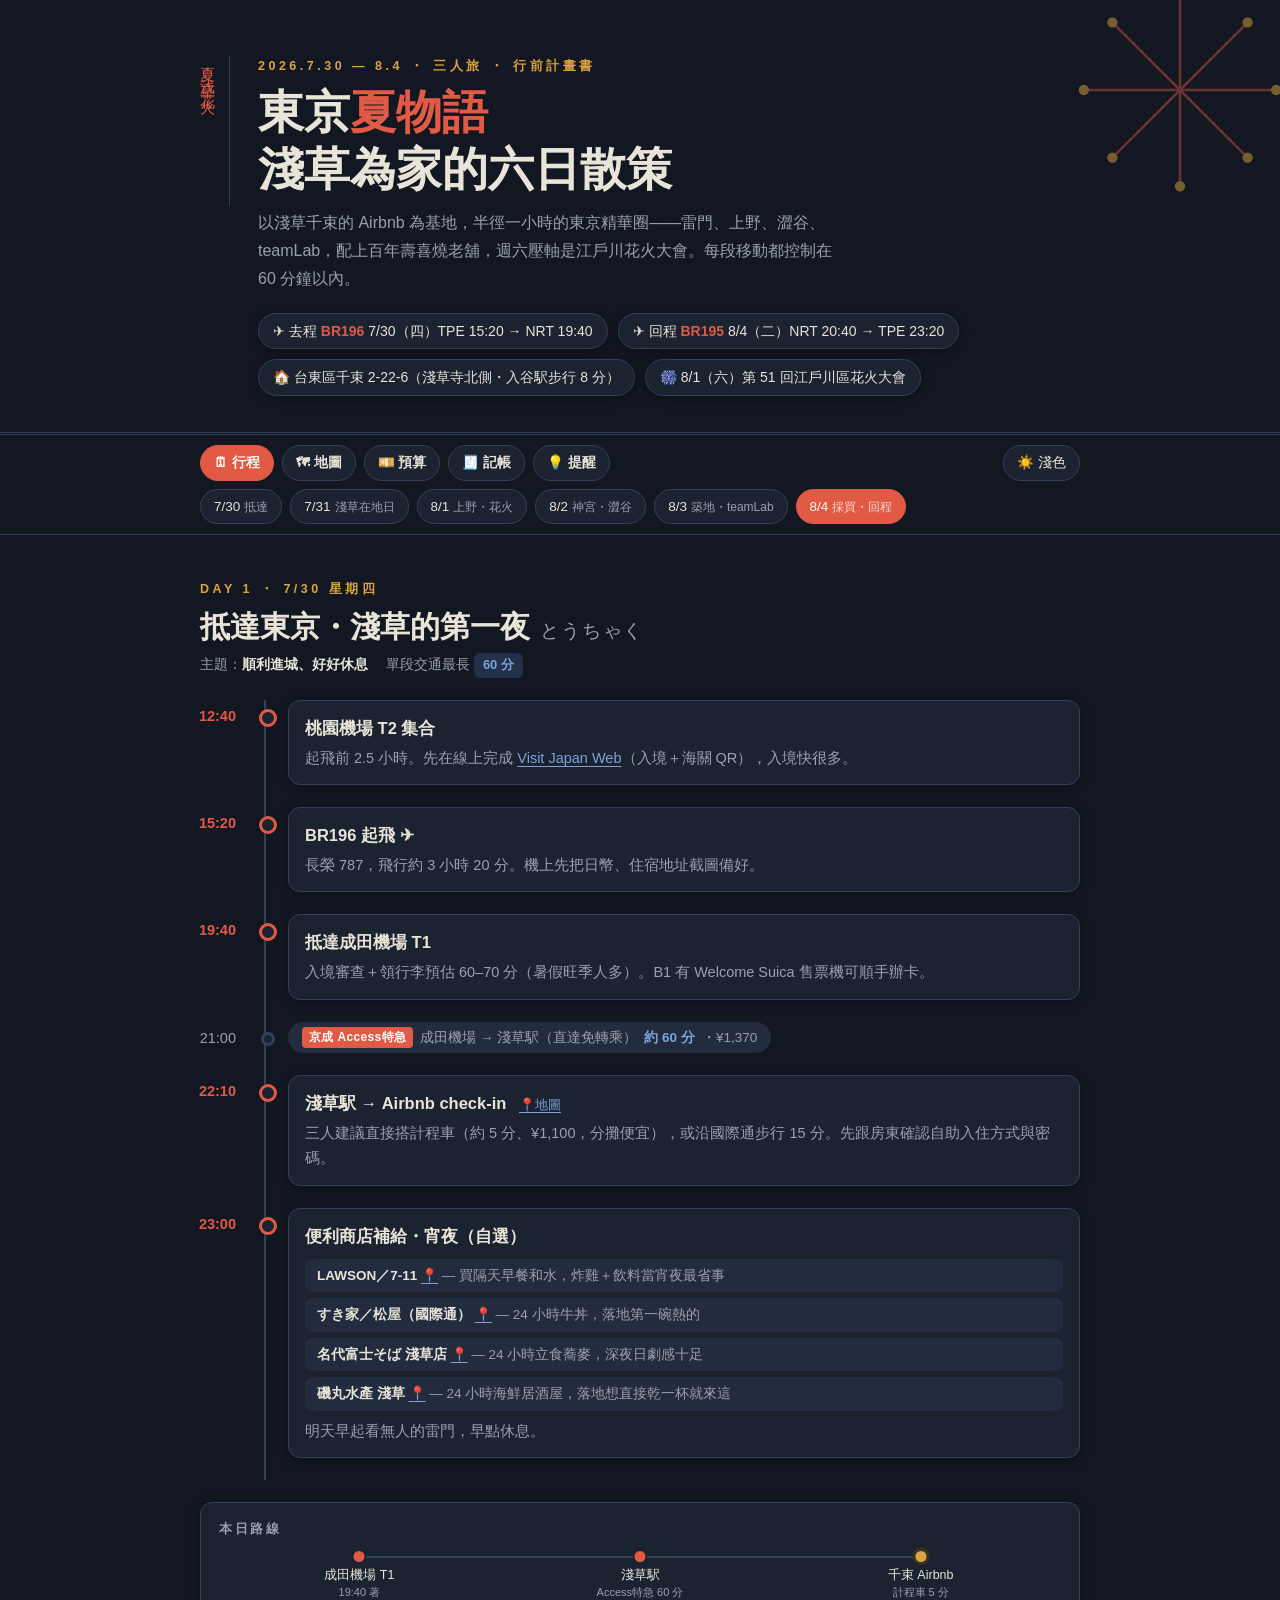
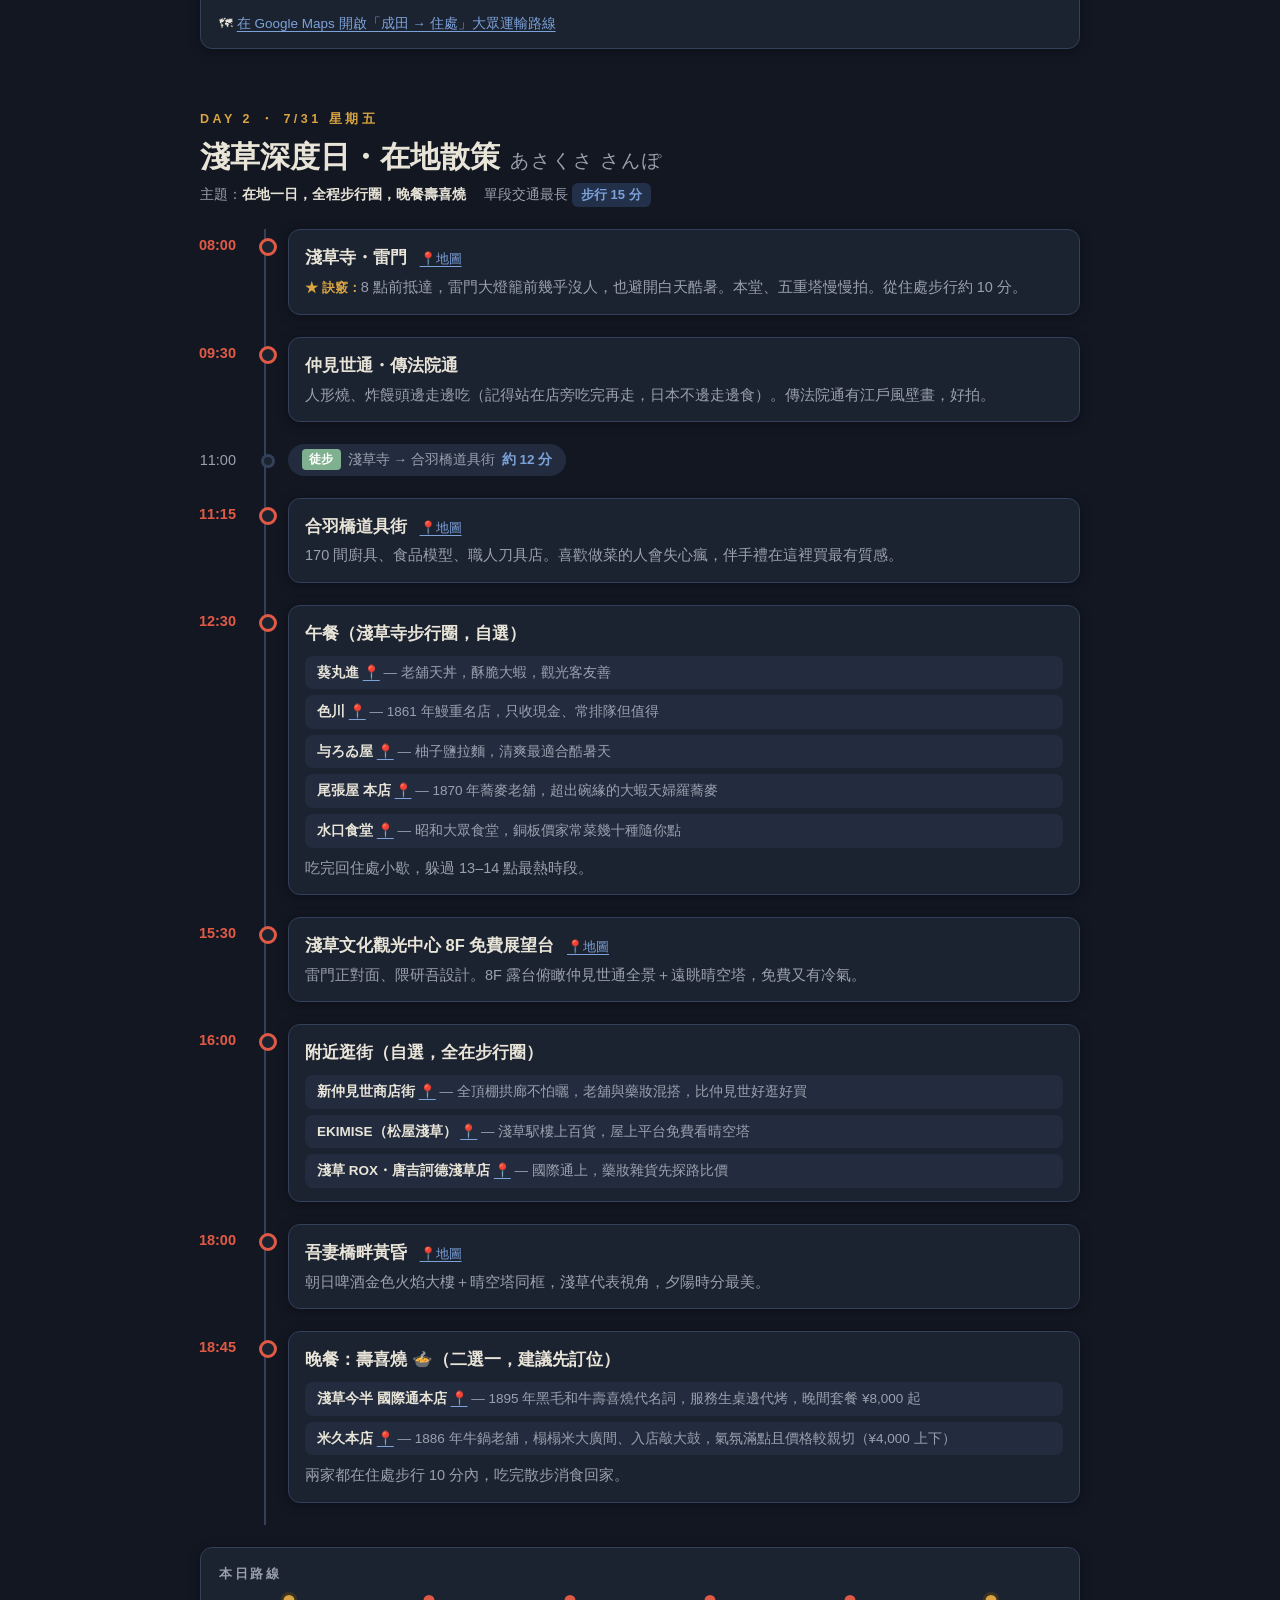
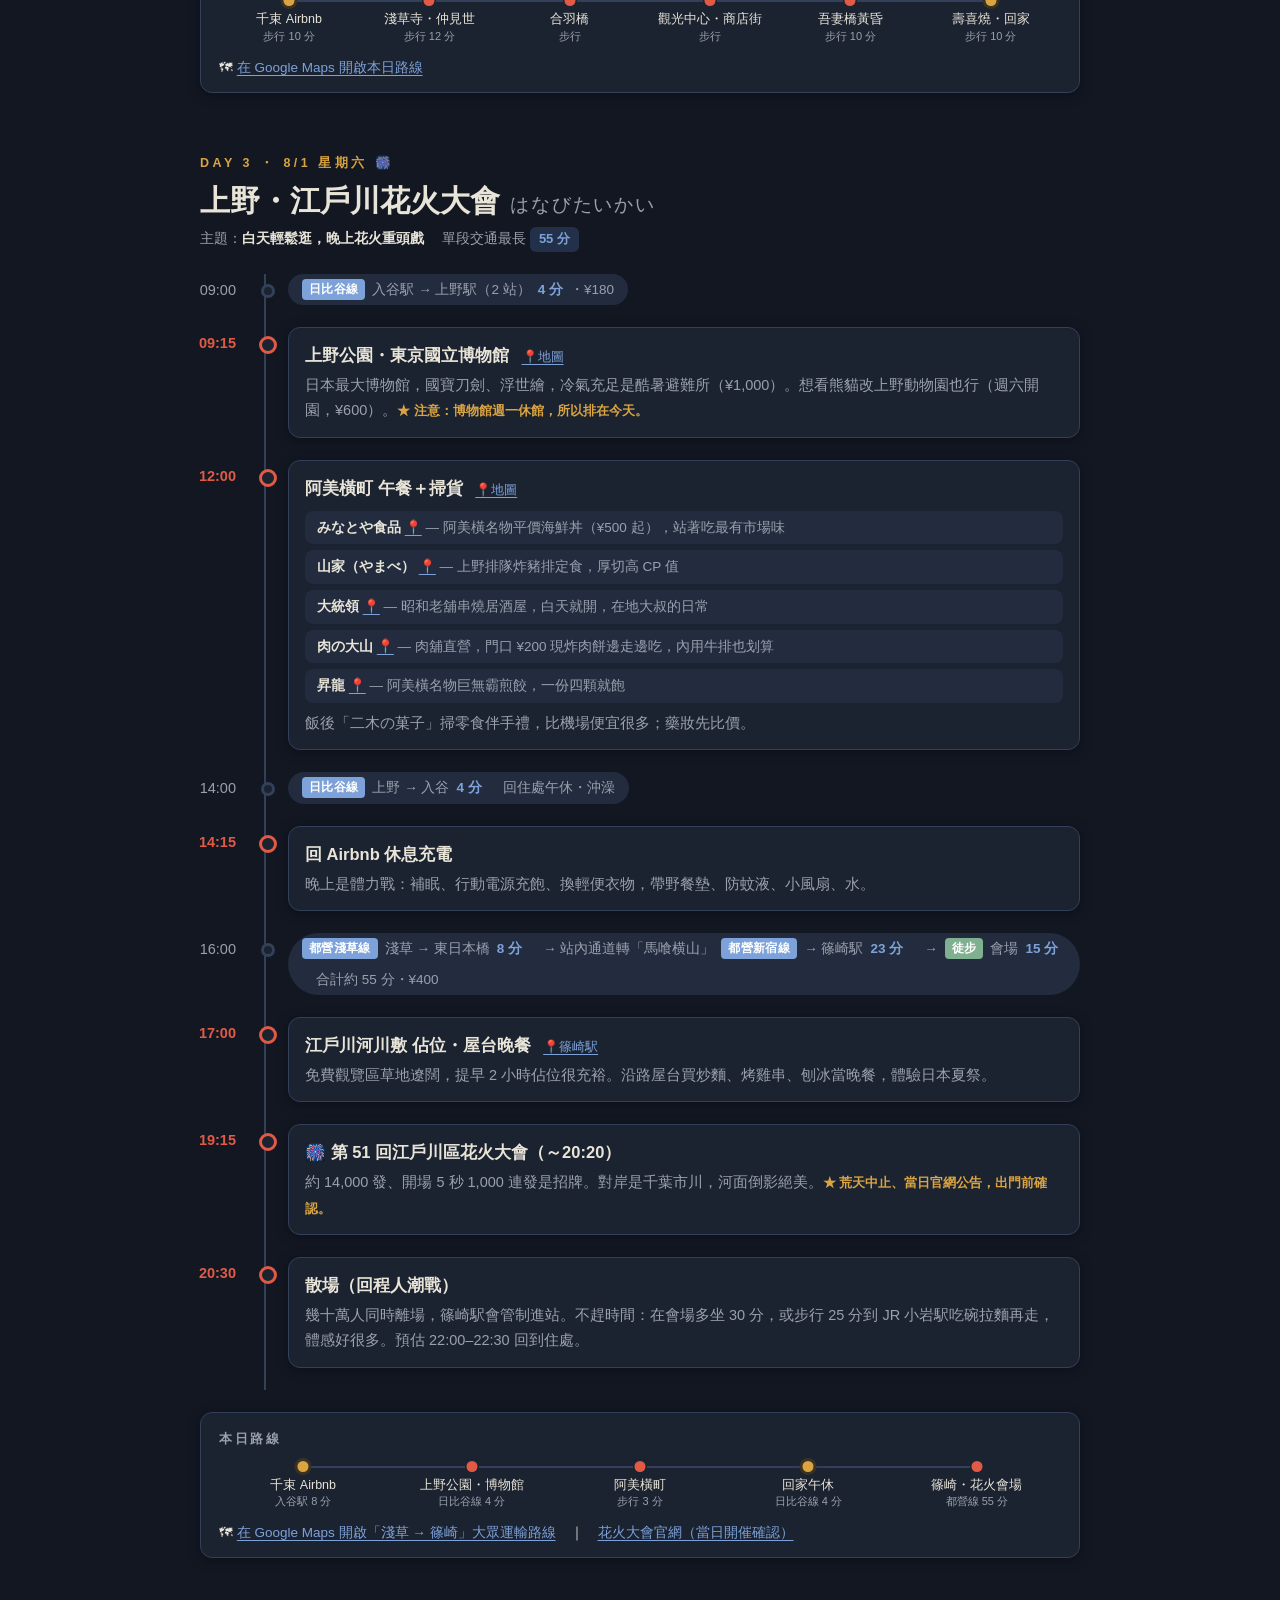
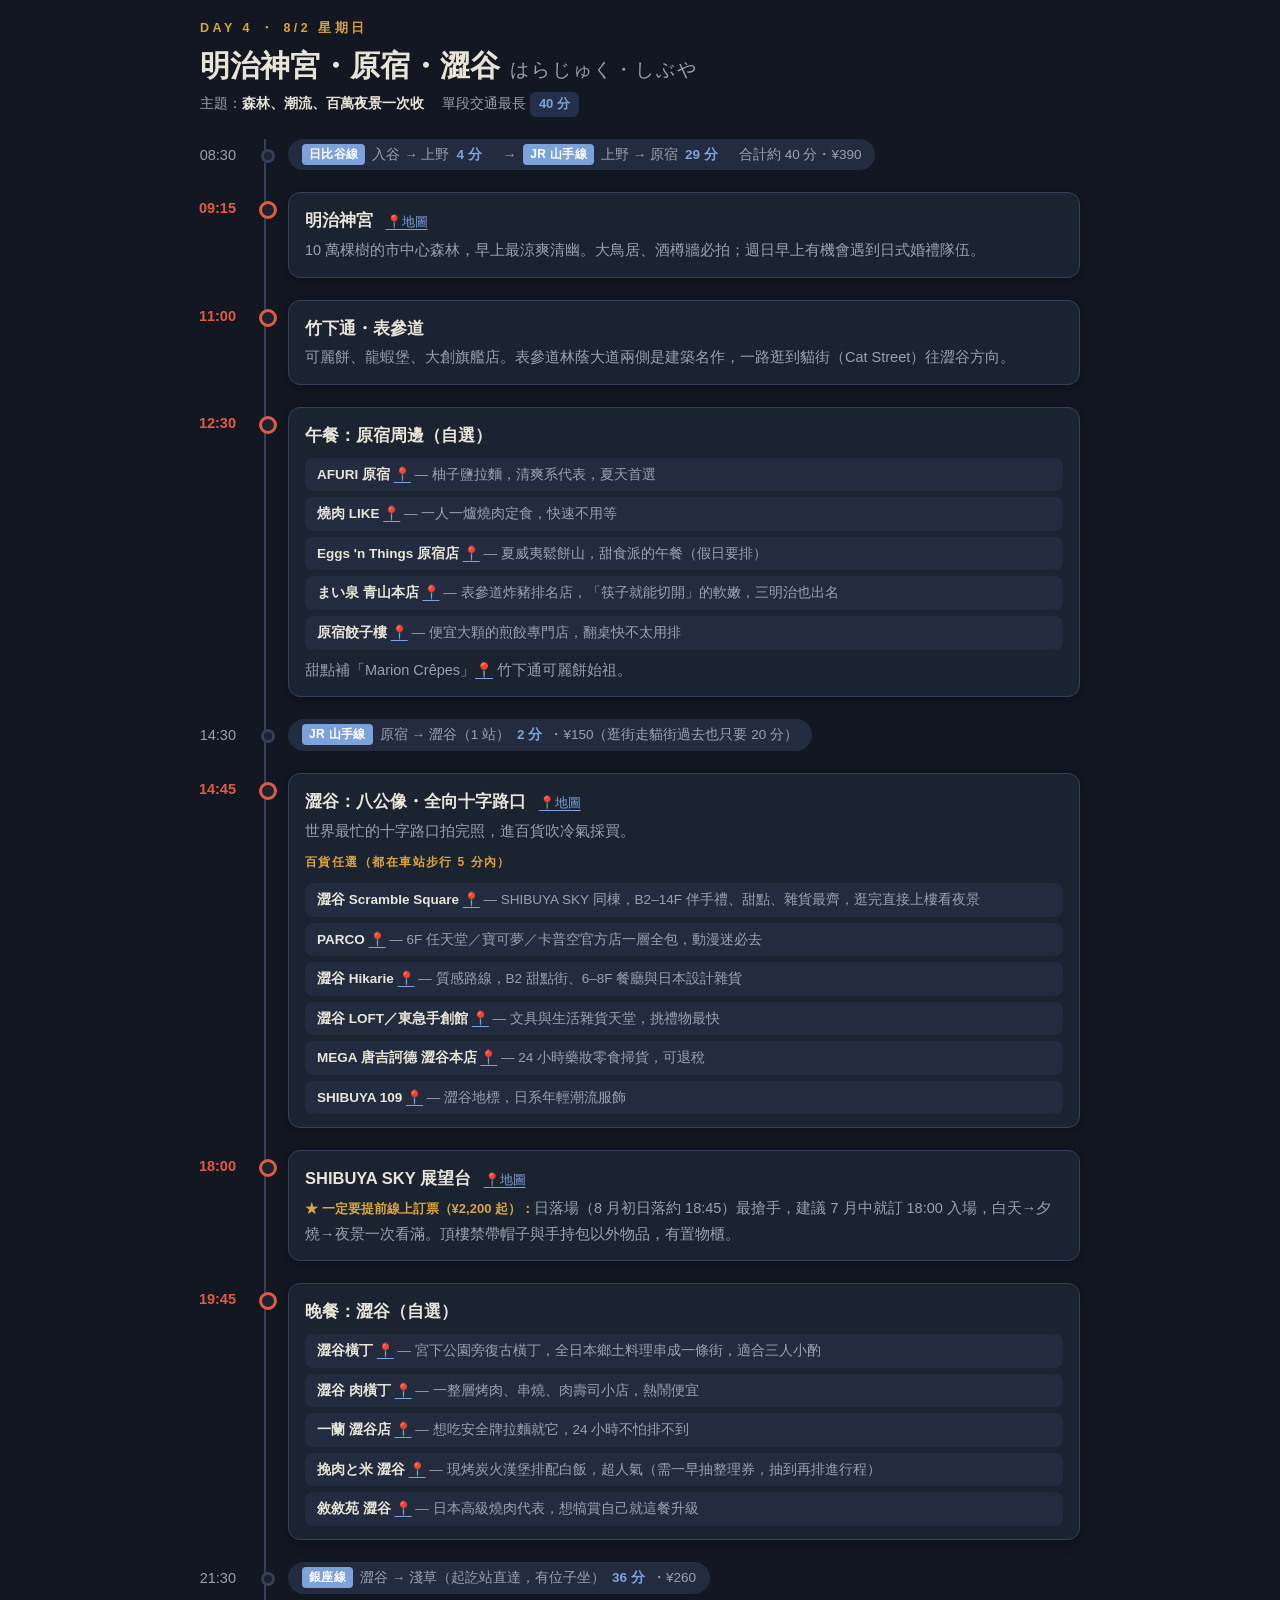
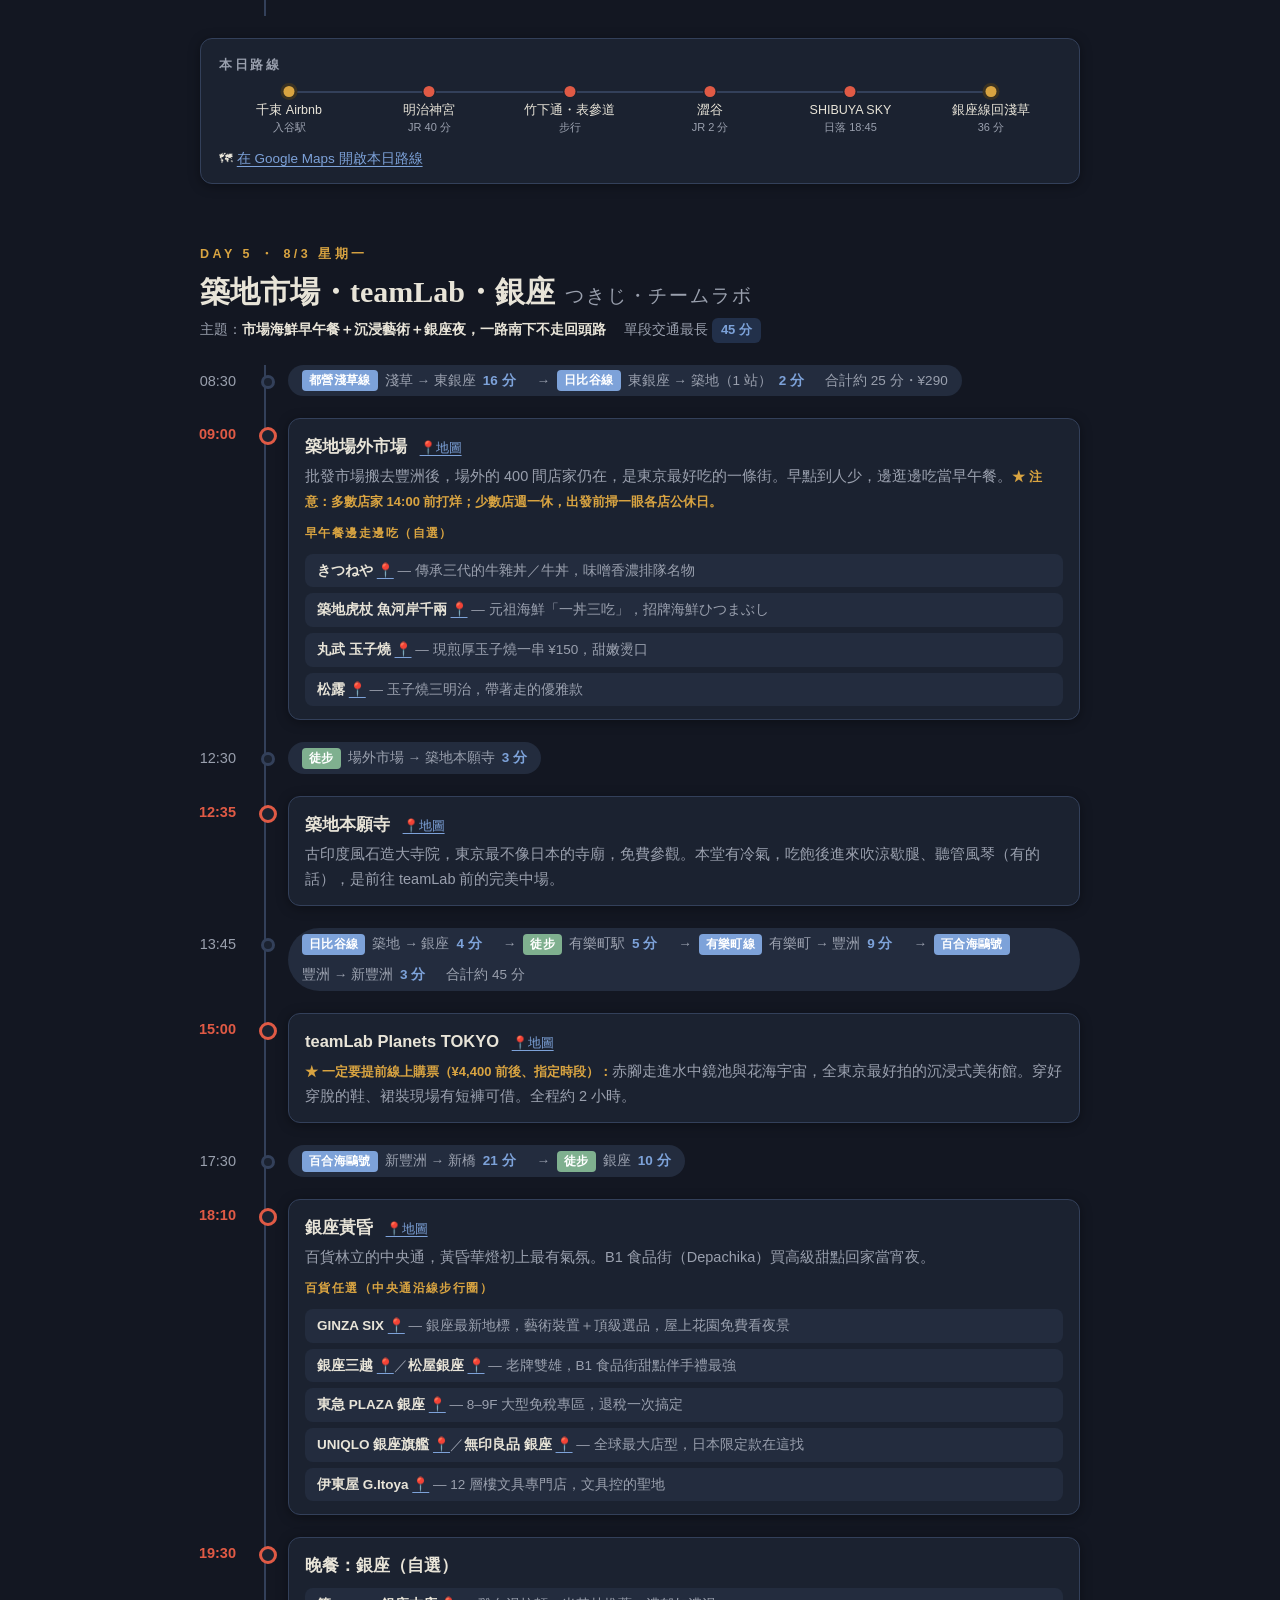
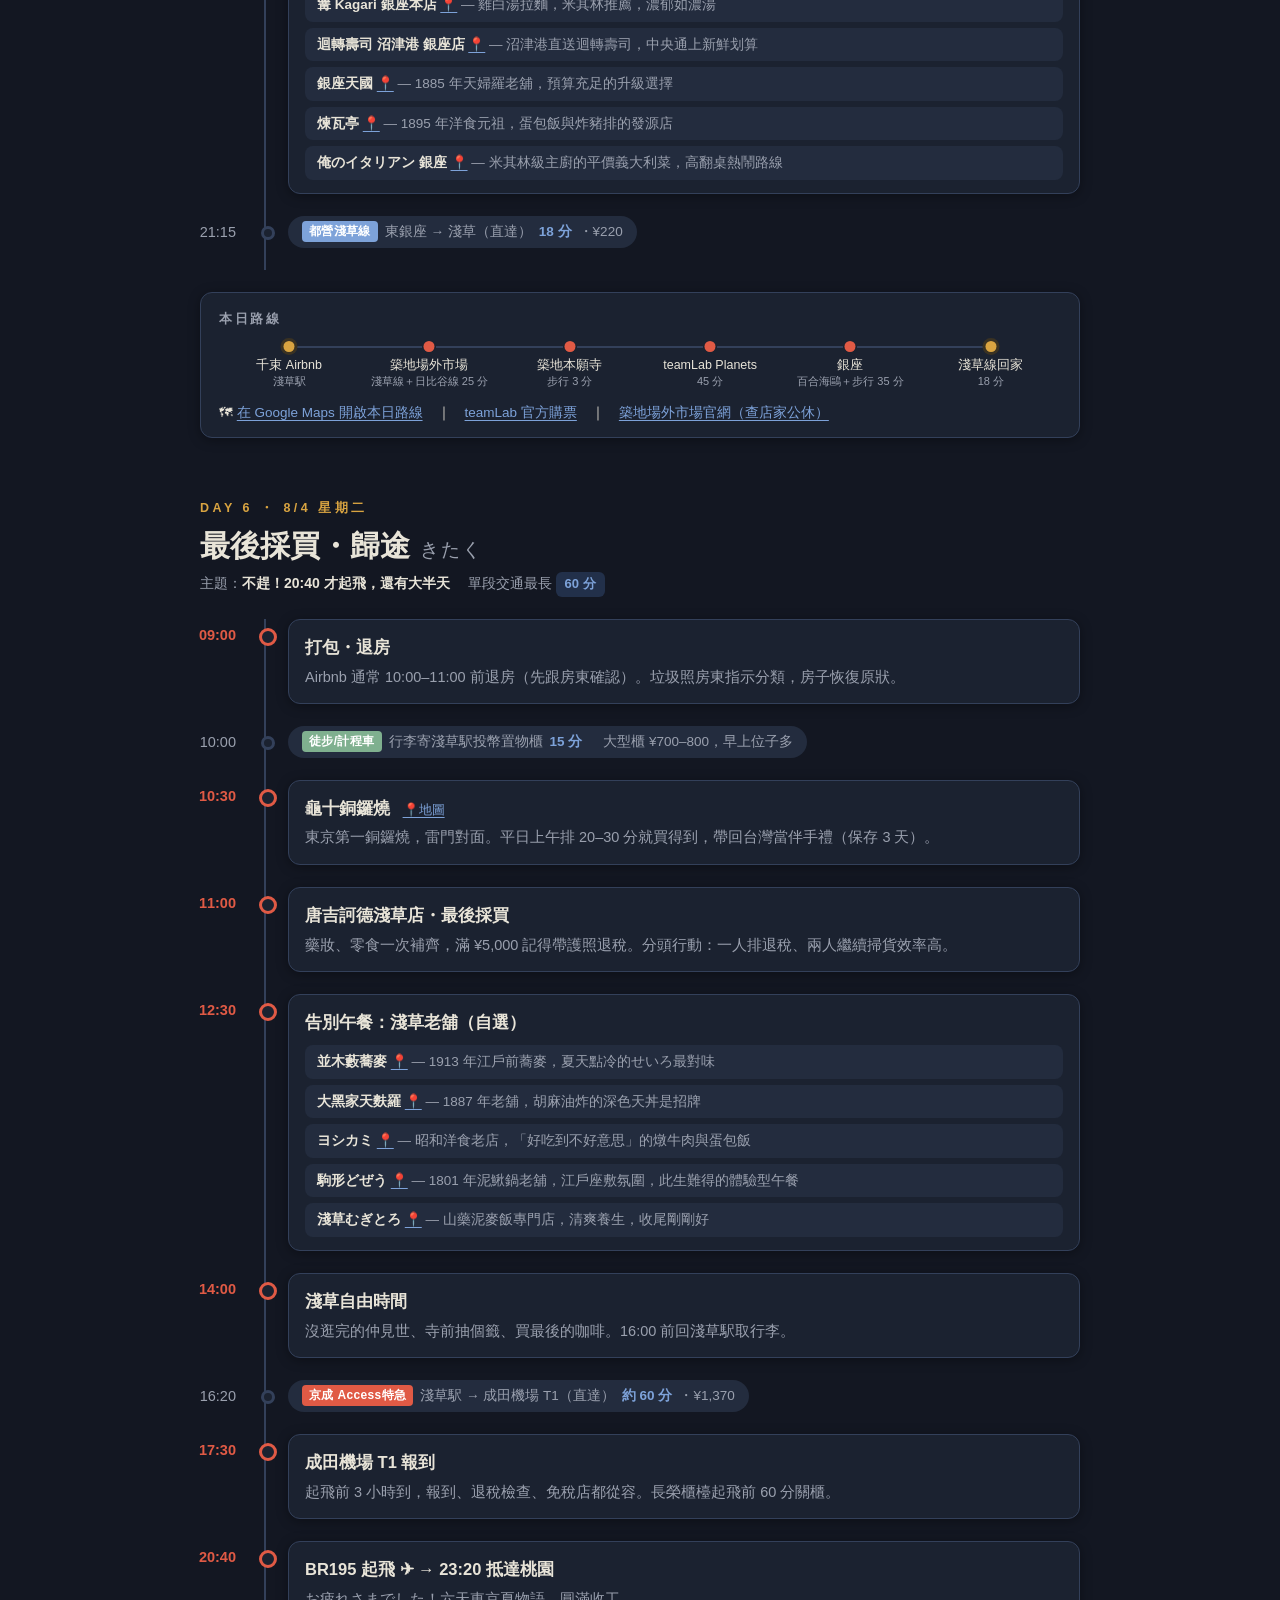
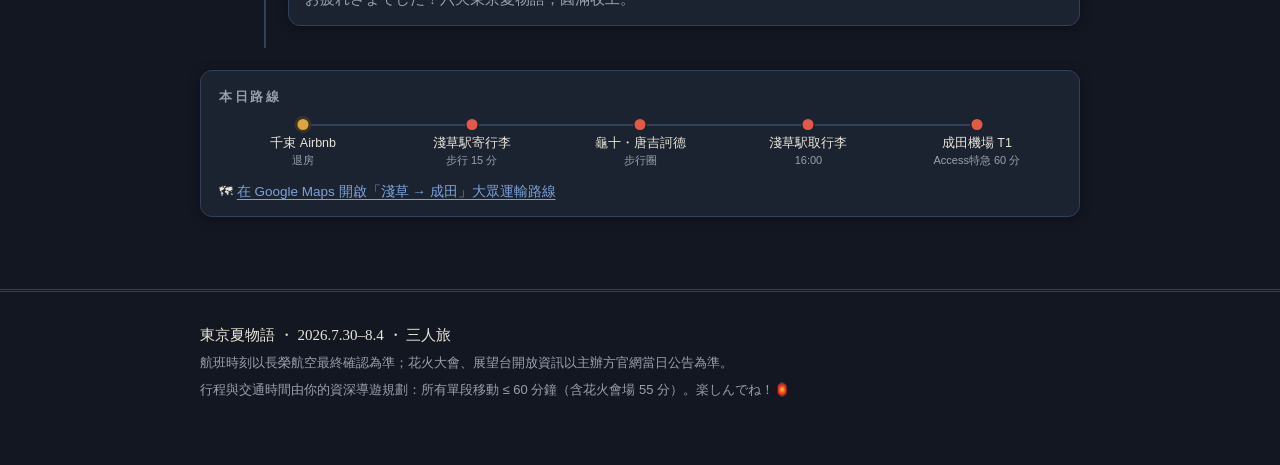
==== index.html @ 1e5acd00 "Split into multi-page site: itinerary-only homepage + map/budget/ledger/tips pages, shared style.css" ====
<!doctype html>
<html lang="zh-Hant">
<head>
<meta charset="utf-8">
<meta name="viewport" content="width=device-width, initial-scale=1">
<title>東京夏物語 7/30–8/4 行前計畫書</title>
<link rel="stylesheet" href="style.css">
<script>(function(){var t;try{t=localStorage.getItem("tokyo-theme")}catch(e){}document.documentElement.dataset.theme=t==="light"?"light":"dark";})();</script>
</head>
<body>
<header class="hero">
  <svg class="hanabi" viewBox="0 0 200 200" aria-hidden="true">
    <g stroke="var(--shu)" stroke-width="2" stroke-linecap="round" opacity=".85">
      <line x1="100" y1="100" x2="100" y2="30"/><line x1="100" y1="100" x2="100" y2="170"/>
      <line x1="100" y1="100" x2="30" y2="100"/><line x1="100" y1="100" x2="170" y2="100"/>
      <line x1="100" y1="100" x2="51" y2="51"/><line x1="100" y1="100" x2="149" y2="51"/>
      <line x1="100" y1="100" x2="51" y2="149"/><line x1="100" y1="100" x2="149" y2="149"/>
    </g>
    <g fill="var(--gold)">
      <circle cx="100" cy="26" r="4"/><circle cx="100" cy="174" r="4"/><circle cx="26" cy="100" r="4"/><circle cx="174" cy="100" r="4"/>
      <circle cx="48" cy="48" r="4"/><circle cx="152" cy="48" r="4"/><circle cx="48" cy="152" r="4"/><circle cx="152" cy="152" r="4"/>
    </g>
  </svg>
  <div class="wrap hero-inner">
    <div class="tate serif" aria-hidden="true">夏・浅草・花火</div>
    <div>
      <p class="kicker">2026.7.30 — 8.4 ・ 三人旅 ・ 行前計畫書</p>
      <h1 class="serif">東京<em>夏物語</em><br>淺草為家的六日散策</h1>
      <p class="sub">以淺草千束的 Airbnb 為基地，半徑一小時的東京精華圈——雷門、上野、澀谷、teamLab，配上百年壽喜燒老舖，週六壓軸是江戶川花火大會。每段移動都控制在 60 分鐘以內。</p>
      <ul class="facts">
        <li>✈ 去程 <b>BR196</b> 7/30（四）TPE 15:20 → NRT 19:40</li>
        <li>✈ 回程 <b>BR195</b> 8/4（二）NRT 20:40 → TPE 23:20</li>
        <li>🏠 台東區千束 2-22-6（淺草寺北側・入谷駅步行 8 分）</li>
        <li>🎆 8/1（六）第 51 回江戶川區花火大會</li>
      </ul>
    </div>
  </div>
</header>

<nav class="daynav" aria-label="頁面導覽">
  <div class="wrap"><a href="index.html" class="pagelink now">🗓 行程</a><a href="map.html" class="pagelink">🗺 地圖</a><a href="budget.html" class="pagelink">💴 預算</a><a href="ledger.html" class="pagelink">🧾 記帳</a><a href="tips.html" class="pagelink">💡 提醒</a><button type="button" id="themeBtn" class="thbtn" aria-label="切換深淺色主題">☀️ 淺色</button></div>
  <div class="wrap dayrow"><a href="#d1">7/30<span>抵達</span></a><a href="#d2">7/31<span>淺草在地日</span></a><a href="#d3">8/1<span>上野・花火</span></a><a href="#d4">8/2<span>神宮・澀谷</span></a><a href="#d5">8/3<span>築地・teamLab</span></a><a href="#d6">8/4<span>採買・回程</span></a></div>
</nav>

<main class="wrap">

<section id="d1">
  <p class="kicker">Day 1 ・ 7/30 星期四</p>
  <h2 class="serif">抵達東京・淺草的第一夜<span class="jp">とうちゃく</span></h2>
  <p class="daymeta"><span>主題：<b>順利進城、好好休息</b></span><span>單段交通最長 <span class="badge-max">60 分</span></span></p>
  <ul class="tl">
    <li><span class="t">12:40</span><div class="stop"><h3>桃園機場 T2 集合</h3><p>起飛前 2.5 小時。先在線上完成 <a href="https://www.vjw.digital.go.jp/" rel="noopener">Visit Japan Web</a>（入境＋海關 QR），入境快很多。</p></div></li>
    <li><span class="t">15:20</span><div class="stop"><h3>BR196 起飛 ✈</h3><p>長榮 787，飛行約 3 小時 20 分。機上先把日幣、住宿地址截圖備好。</p></div></li>
    <li><span class="t">19:40</span><div class="stop"><h3>抵達成田機場 T1</h3><p>入境審查＋領行李預估 60–70 分（暑假旺季人多）。B1 有 Welcome Suica 售票機可順手辦卡。</p></div></li>
    <li class="transit"><span class="t">21:00</span><span class="leg"><span class="ln tx">京成 Access特急</span>成田機場 → 淺草駅（直達免轉乘）<span class="min">約 60 分</span>・¥1,370</span></li>
    <li><span class="t">22:10</span><div class="stop"><h3>淺草駅 → Airbnb check-in <a class="pin" href="https://www.google.com/maps/search/?api=1&amp;query=2-ch%C5%8Dme-22-6+Senzoku+Taito+City+T%C5%8Dky%C5%8D" rel="noopener">📍地圖</a></h3><p>三人建議直接搭計程車（約 5 分、¥1,100，分攤便宜），或沿國際通步行 15 分。先跟房東確認自助入住方式與密碼。</p></div></li>
    <li><span class="t">23:00</span><div class="stop"><h3>便利商店補給・宵夜（自選）</h3>
      <ul class="opts">
        <li><b>LAWSON／7-11</b> <a class="pin" href="https://www.google.com/maps/search/?api=1&amp;query=%E3%82%B3%E3%83%B3%E3%83%93%E3%83%8B+%E5%8F%B0%E6%9D%B1%E5%8C%BA%E5%8D%83%E6%9D%9F" rel="noopener">📍</a> — 買隔天早餐和水，炸雞＋飲料當宵夜最省事</li>
        <li><b>すき家／松屋（國際通）</b> <a class="pin" href="https://www.google.com/maps/search/?api=1&amp;query=%E3%81%99%E3%81%8D%E5%AE%B6+%E6%B5%85%E8%8D%89" rel="noopener">📍</a> — 24 小時牛丼，落地第一碗熱的</li>
        <li><b>名代富士そば 淺草店</b> <a class="pin" href="https://www.google.com/maps/search/?api=1&amp;query=%E5%AF%8C%E5%A3%AB%E3%81%9D%E3%81%B0+%E6%B5%85%E8%8D%89" rel="noopener">📍</a> — 24 小時立食蕎麥，深夜日劇感十足</li>
        <li><b>磯丸水產 淺草</b> <a class="pin" href="https://www.google.com/maps/search/?api=1&amp;query=%E7%A3%AF%E4%B8%B8%E6%B0%B4%E7%94%A3+%E6%B5%85%E8%8D%89" rel="noopener">📍</a> — 24 小時海鮮居酒屋，落地想直接乾一杯就來這</li>
      </ul>
      <p style="margin-top:8px">明天早起看無人的雷門，早點休息。</p></div></li>
  </ul>
  <div class="route">
    <p class="rt-title">本日路線</p>
    <div class="rline">
      <div class="rstop">成田機場 T1<small>19:40 著</small></div>
      <div class="rstop">淺草駅<small>Access特急 60 分</small></div>
      <div class="rstop home">千束 Airbnb<small>計程車 5 分</small></div>
    </div>
    <p class="gmap-day">🗺 <a href="https://www.google.com/maps/dir/?api=1&amp;origin=Narita+Airport+Terminal+1&amp;destination=2-ch%C5%8Dme-22-6+Senzoku+Taito+City&amp;travelmode=transit" rel="noopener">在 Google Maps 開啟「成田 → 住處」大眾運輸路線</a></p>
  </div>
</section>

<section id="d2">
  <p class="kicker">Day 2 ・ 7/31 星期五</p>
  <h2 class="serif">淺草深度日・在地散策<span class="jp">あさくさ さんぽ</span></h2>
  <p class="daymeta"><span>主題：<b>在地一日，全程步行圈，晚餐壽喜燒</b></span><span>單段交通最長 <span class="badge-max">步行 15 分</span></span></p>
  <ul class="tl">
    <li><span class="t">08:00</span><div class="stop"><h3>淺草寺・雷門 <a class="pin" href="https://www.google.com/maps/search/?api=1&amp;query=%E6%B5%85%E8%8D%89%E5%AF%BA" rel="noopener">📍地圖</a></h3><p><span class="must">★ 訣竅：</span>8 點前抵達，雷門大燈籠前幾乎沒人，也避開白天酷暑。本堂、五重塔慢慢拍。從住處步行約 10 分。</p></div></li>
    <li><span class="t">09:30</span><div class="stop"><h3>仲見世通・傳法院通</h3><p>人形燒、炸饅頭邊走邊吃（記得站在店旁吃完再走，日本不邊走邊食）。傳法院通有江戶風壁畫，好拍。</p></div></li>
    <li class="transit"><span class="t">11:00</span><span class="leg"><span class="ln walk">徒步</span>淺草寺 → 合羽橋道具街<span class="min">約 12 分</span></span></li>
    <li><span class="t">11:15</span><div class="stop"><h3>合羽橋道具街 <a class="pin" href="https://www.google.com/maps/search/?api=1&amp;query=%E5%90%88%E7%BE%BD%E6%A9%8B%E9%81%93%E5%85%B7%E8%A1%97" rel="noopener">📍地圖</a></h3><p>170 間廚具、食品模型、職人刀具店。喜歡做菜的人會失心瘋，伴手禮在這裡買最有質感。</p></div></li>
    <li><span class="t">12:30</span><div class="stop"><h3>午餐（淺草寺步行圈，自選）</h3>
      <ul class="opts">
        <li><b>葵丸進</b> <a class="pin" href="https://www.google.com/maps/search/?api=1&amp;query=%E8%91%B5%E4%B8%B8%E9%80%B2" rel="noopener">📍</a> — 老舖天丼，酥脆大蝦，觀光客友善</li>
        <li><b>色川</b> <a class="pin" href="https://www.google.com/maps/search/?api=1&amp;query=%E6%B5%85%E8%8D%89+%E8%89%B2%E5%B7%9D" rel="noopener">📍</a> — 1861 年鰻重名店，只收現金、常排隊但值得</li>
        <li><b>与ろゐ屋</b> <a class="pin" href="https://www.google.com/maps/search/?api=1&amp;query=%E6%B5%85%E8%8D%89+%E4%B8%8E%E3%82%8D%E3%82%90%E5%B1%8B" rel="noopener">📍</a> — 柚子鹽拉麵，清爽最適合酷暑天</li>
        <li><b>尾張屋 本店</b> <a class="pin" href="https://www.google.com/maps/search/?api=1&amp;query=%E6%B5%85%E8%8D%89+%E5%B0%BE%E5%BC%B5%E5%B1%8B%E6%9C%AC%E5%BA%97" rel="noopener">📍</a> — 1870 年蕎麥老舖，超出碗緣的大蝦天婦羅蕎麥</li>
        <li><b>水口食堂</b> <a class="pin" href="https://www.google.com/maps/search/?api=1&amp;query=%E6%B5%85%E8%8D%89+%E6%B0%B4%E5%8F%A3%E9%A3%9F%E5%A0%82" rel="noopener">📍</a> — 昭和大眾食堂，銅板價家常菜幾十種隨你點</li>
      </ul>
      <p style="margin-top:8px">吃完回住處小歇，躲過 13–14 點最熱時段。</p></div></li>
    <li><span class="t">15:30</span><div class="stop"><h3>淺草文化觀光中心 8F 免費展望台 <a class="pin" href="https://www.google.com/maps/search/?api=1&amp;query=%E6%B5%85%E8%8D%89%E6%96%87%E5%8C%96%E8%A6%B3%E5%85%89%E3%82%BB%E3%83%B3%E3%82%BF%E3%83%BC" rel="noopener">📍地圖</a></h3><p>雷門正對面、隈研吾設計。8F 露台俯瞰仲見世通全景＋遠眺晴空塔，免費又有冷氣。</p></div></li>
    <li><span class="t">16:00</span><div class="stop"><h3>附近逛街（自選，全在步行圈）</h3>
      <ul class="opts">
        <li><b>新仲見世商店街</b> <a class="pin" href="https://www.google.com/maps/search/?api=1&amp;query=%E6%96%B0%E4%BB%B2%E8%A6%8B%E4%B8%96%E5%95%86%E5%BA%97%E8%A1%97" rel="noopener">📍</a> — 全頂棚拱廊不怕曬，老舖與藥妝混搭，比仲見世好逛好買</li>
        <li><b>EKIMISE（松屋淺草）</b> <a class="pin" href="https://www.google.com/maps/search/?api=1&amp;query=EKIMISE+%E6%B5%85%E8%8D%89" rel="noopener">📍</a> — 淺草駅樓上百貨，屋上平台免費看晴空塔</li>
        <li><b>淺草 ROX・唐吉訶德淺草店</b> <a class="pin" href="https://www.google.com/maps/search/?api=1&amp;query=%E6%B5%85%E8%8D%89ROX" rel="noopener">📍</a> — 國際通上，藥妝雜貨先探路比價</li>
      </ul></div></li>
    <li><span class="t">18:00</span><div class="stop"><h3>吾妻橋畔黃昏 <a class="pin" href="https://www.google.com/maps/search/?api=1&amp;query=%E5%90%BE%E5%A6%BB%E6%A9%8B" rel="noopener">📍地圖</a></h3><p>朝日啤酒金色火焰大樓＋晴空塔同框，淺草代表視角，夕陽時分最美。</p></div></li>
    <li><span class="t">18:45</span><div class="stop"><h3>晚餐：壽喜燒 🍲（二選一，建議先訂位）</h3>
      <ul class="opts">
        <li><b>淺草今半 國際通本店</b> <a class="pin" href="https://www.google.com/maps/search/?api=1&amp;query=%E6%B5%85%E8%8D%89%E4%BB%8A%E5%8D%8A+%E5%9B%BD%E9%9A%9B%E9%80%9A%E3%82%8A%E6%9C%AC%E5%BA%97" rel="noopener">📍</a> — 1895 年黑毛和牛壽喜燒代名詞，服務生桌邊代烤，晚間套餐 ¥8,000 起</li>
        <li><b>米久本店</b> <a class="pin" href="https://www.google.com/maps/search/?api=1&amp;query=%E7%B1%B3%E4%B9%85%E6%9C%AC%E5%BA%97" rel="noopener">📍</a> — 1886 年牛鍋老舖，榻榻米大廣間、入店敲大鼓，氣氛滿點且價格較親切（¥4,000 上下）</li>
      </ul>
      <p style="margin-top:8px">兩家都在住處步行 10 分內，吃完散步消食回家。</p></div></li>
  </ul>
  <div class="route">
    <p class="rt-title">本日路線</p>
    <div class="rline">
      <div class="rstop home">千束 Airbnb<small>步行 10 分</small></div>
      <div class="rstop">淺草寺・仲見世<small>步行 12 分</small></div>
      <div class="rstop">合羽橋<small>步行</small></div>
      <div class="rstop">觀光中心・商店街<small>步行</small></div>
      <div class="rstop">吾妻橋黃昏<small>步行 10 分</small></div>
      <div class="rstop home">壽喜燒・回家<small>步行 10 分</small></div>
    </div>
    <p class="gmap-day">🗺 <a href="https://www.google.com/maps/dir/%E6%B5%85%E8%8D%89%E5%AF%BA/%E5%90%88%E7%BE%BD%E6%A9%8B%E9%81%93%E5%85%B7%E8%A1%97/%E6%B5%85%E8%8D%89%E6%96%87%E5%8C%96%E8%A6%B3%E5%85%89%E3%82%BB%E3%83%B3%E3%82%BF%E3%83%BC/%E5%90%BE%E5%A6%BB%E6%A9%8B" rel="noopener">在 Google Maps 開啟本日路線</a></p>
  </div>
</section>

<section id="d3">
  <p class="kicker">Day 3 ・ 8/1 星期六 🎆</p>
  <h2 class="serif">上野・江戶川花火大會<span class="jp">はなびたいかい</span></h2>
  <p class="daymeta"><span>主題：<b>白天輕鬆逛，晚上花火重頭戲</b></span><span>單段交通最長 <span class="badge-max">55 分</span></span></p>
  <ul class="tl">
    <li class="transit"><span class="t">09:00</span><span class="leg"><span class="ln">日比谷線</span>入谷駅 → 上野駅（2 站）<span class="min">4 分</span>・¥180</span></li>
    <li><span class="t">09:15</span><div class="stop"><h3>上野公園・東京國立博物館 <a class="pin" href="https://www.google.com/maps/search/?api=1&amp;query=%E6%9D%B1%E4%BA%AC%E5%9C%8B%E7%AB%8B%E5%8D%9A%E7%89%A9%E9%A4%A8" rel="noopener">📍地圖</a></h3><p>日本最大博物館，國寶刀劍、浮世繪，冷氣充足是酷暑避難所（¥1,000）。想看熊貓改上野動物園也行（週六開園，¥600）。<span class="must">★ 注意：博物館週一休館，所以排在今天。</span></p></div></li>
    <li><span class="t">12:00</span><div class="stop"><h3>阿美橫町 午餐＋掃貨 <a class="pin" href="https://www.google.com/maps/search/?api=1&amp;query=%E3%82%A2%E3%83%A1%E6%A8%AA" rel="noopener">📍地圖</a></h3>
      <ul class="opts">
        <li><b>みなとや食品</b> <a class="pin" href="https://www.google.com/maps/search/?api=1&amp;query=%E3%81%BF%E3%81%AA%E3%81%A8%E3%82%84%E9%A3%9F%E5%93%81+%E3%82%A2%E3%83%A1%E6%A8%AA" rel="noopener">📍</a> — 阿美橫名物平價海鮮丼（¥500 起），站著吃最有市場味</li>
        <li><b>山家（やまべ）</b> <a class="pin" href="https://www.google.com/maps/search/?api=1&amp;query=%E3%81%A8%E3%82%93%E3%81%8B%E3%81%A4%E5%B1%B1%E5%AE%B6+%E4%B8%8A%E9%87%8E" rel="noopener">📍</a> — 上野排隊炸豬排定食，厚切高 CP 值</li>
        <li><b>大統領</b> <a class="pin" href="https://www.google.com/maps/search/?api=1&amp;query=%E3%82%82%E3%81%A4%E7%84%BC%E3%81%8D%E5%A4%A7%E7%B5%B1%E9%A0%98+%E4%B8%8A%E9%87%8E" rel="noopener">📍</a> — 昭和老舖串燒居酒屋，白天就開，在地大叔的日常</li>
        <li><b>肉の大山</b> <a class="pin" href="https://www.google.com/maps/search/?api=1&amp;query=%E8%82%89%E3%81%AE%E5%A4%A7%E5%B1%B1+%E4%B8%8A%E9%87%8E" rel="noopener">📍</a> — 肉舖直營，門口 ¥200 現炸肉餅邊走邊吃，內用牛排也划算</li>
        <li><b>昇龍</b> <a class="pin" href="https://www.google.com/maps/search/?api=1&amp;query=%E4%B8%8A%E9%87%8E+%E6%98%87%E9%BE%8D+%E9%A4%83%E5%AD%90" rel="noopener">📍</a> — 阿美橫名物巨無霸煎餃，一份四顆就飽</li>
      </ul>
      <p style="margin-top:8px">飯後「二木の菓子」掃零食伴手禮，比機場便宜很多；藥妝先比價。</p></div></li>
    <li class="transit"><span class="t">14:00</span><span class="leg"><span class="ln">日比谷線</span>上野 → 入谷<span class="min">4 分</span>　回住處午休・沖澡</span></li>
    <li><span class="t">14:15</span><div class="stop"><h3>回 Airbnb 休息充電</h3><p>晚上是體力戰：補眠、行動電源充飽、換輕便衣物，帶野餐墊、防蚊液、小風扇、水。</p></div></li>
    <li class="transit"><span class="t">16:00</span><span class="leg"><span class="ln">都營淺草線</span>淺草 → 東日本橋<span class="min">8 分</span>　→ 站內通道轉「馬喰横山」<span class="ln">都營新宿線</span>→ 篠崎駅<span class="min">23 分</span>　→<span class="ln walk">徒步</span>會場<span class="min">15 分</span>　合計約 55 分・¥400</span></li>
    <li><span class="t">17:00</span><div class="stop"><h3>江戶川河川敷 佔位・屋台晚餐 <a class="pin" href="https://www.google.com/maps/search/?api=1&amp;query=%E7%AF%A0%E5%B4%8E%E9%A7%85" rel="noopener">📍篠崎駅</a></h3><p>免費觀覽區草地遼闊，提早 2 小時佔位很充裕。沿路屋台買炒麵、烤雞串、刨冰當晚餐，體驗日本夏祭。</p></div></li>
    <li><span class="t">19:15</span><div class="stop"><h3>🎆 第 51 回江戶川區花火大會（～20:20）</h3><p>約 14,000 發、開場 5 秒 1,000 連發是招牌。對岸是千葉市川，河面倒影絕美。<span class="must">★ 荒天中止、當日官網公告，出門前確認。</span></p></div></li>
    <li><span class="t">20:30</span><div class="stop"><h3>散場（回程人潮戰）</h3><p>幾十萬人同時離場，篠崎駅會管制進站。不趕時間：在會場多坐 30 分，或步行 25 分到 JR 小岩駅吃碗拉麵再走，體感好很多。預估 22:00–22:30 回到住處。</p></div></li>
  </ul>
  <div class="route">
    <p class="rt-title">本日路線</p>
    <div class="rline">
      <div class="rstop home">千束 Airbnb<small>入谷駅 8 分</small></div>
      <div class="rstop">上野公園・博物館<small>日比谷線 4 分</small></div>
      <div class="rstop">阿美橫町<small>步行 3 分</small></div>
      <div class="rstop home">回家午休<small>日比谷線 4 分</small></div>
      <div class="rstop">篠崎・花火會場<small>都營線 55 分</small></div>
    </div>
    <p class="gmap-day">🗺 <a href="https://www.google.com/maps/dir/?api=1&amp;origin=%E6%B5%85%E8%8D%89%E9%A7%85&amp;destination=%E7%AF%A0%E5%B4%8E%E9%A7%85&amp;travelmode=transit" rel="noopener">在 Google Maps 開啟「淺草 → 篠崎」大眾運輸路線</a>　｜　<a href="https://www.city.edogawa.tokyo.jp/hanabi/" rel="noopener">花火大會官網（當日開催確認）</a></p>
  </div>
</section>

<section id="d4">
  <p class="kicker">Day 4 ・ 8/2 星期日</p>
  <h2 class="serif">明治神宮・原宿・澀谷<span class="jp">はらじゅく・しぶや</span></h2>
  <p class="daymeta"><span>主題：<b>森林、潮流、百萬夜景一次收</b></span><span>單段交通最長 <span class="badge-max">40 分</span></span></p>
  <ul class="tl">
    <li class="transit"><span class="t">08:30</span><span class="leg"><span class="ln">日比谷線</span>入谷 → 上野<span class="min">4 分</span>　→<span class="ln">JR 山手線</span>上野 → 原宿<span class="min">29 分</span>　合計約 40 分・¥390</span></li>
    <li><span class="t">09:15</span><div class="stop"><h3>明治神宮 <a class="pin" href="https://www.google.com/maps/search/?api=1&amp;query=%E6%98%8E%E6%B2%BB%E7%A5%9E%E5%AE%AE" rel="noopener">📍地圖</a></h3><p>10 萬棵樹的市中心森林，早上最涼爽清幽。大鳥居、酒樽牆必拍；週日早上有機會遇到日式婚禮隊伍。</p></div></li>
    <li><span class="t">11:00</span><div class="stop"><h3>竹下通・表參道</h3><p>可麗餅、龍蝦堡、大創旗艦店。表參道林蔭大道兩側是建築名作，一路逛到貓街（Cat Street）往澀谷方向。</p></div></li>
    <li><span class="t">12:30</span><div class="stop"><h3>午餐：原宿周邊（自選）</h3>
      <ul class="opts">
        <li><b>AFURI 原宿</b> <a class="pin" href="https://www.google.com/maps/search/?api=1&amp;query=AFURI+%E5%8E%9F%E5%AE%BF" rel="noopener">📍</a> — 柚子鹽拉麵，清爽系代表，夏天首選</li>
        <li><b>燒肉 LIKE</b> <a class="pin" href="https://www.google.com/maps/search/?api=1&amp;query=%E7%84%BC%E8%82%89%E3%83%A9%E3%82%A4%E3%82%AF+%E5%8E%9F%E5%AE%BF" rel="noopener">📍</a> — 一人一爐燒肉定食，快速不用等</li>
        <li><b>Eggs 'n Things 原宿店</b> <a class="pin" href="https://www.google.com/maps/search/?api=1&amp;query=Eggs+n+Things+%E5%8E%9F%E5%AE%BF" rel="noopener">📍</a> — 夏威夷鬆餅山，甜食派的午餐（假日要排）</li>
        <li><b>まい泉 青山本店</b> <a class="pin" href="https://www.google.com/maps/search/?api=1&amp;query=%E3%81%BE%E3%81%84%E6%B3%89+%E9%9D%92%E5%B1%B1%E6%9C%AC%E5%BA%97" rel="noopener">📍</a> — 表參道炸豬排名店，「筷子就能切開」的軟嫩，三明治也出名</li>
        <li><b>原宿餃子樓</b> <a class="pin" href="https://www.google.com/maps/search/?api=1&amp;query=%E5%8E%9F%E5%AE%BF%E9%A4%83%E5%AD%90%E6%A5%BC" rel="noopener">📍</a> — 便宜大顆的煎餃專門店，翻桌快不太用排</li>
      </ul>
      <p style="margin-top:8px">甜點補「Marion Crêpes」<a class="pin" href="https://www.google.com/maps/search/?api=1&amp;query=%E3%83%9E%E3%83%AA%E3%82%AA%E3%83%B3%E3%82%AF%E3%83%AC%E3%83%BC%E3%83%97+%E7%AB%B9%E4%B8%8B%E9%80%9A%E3%82%8A" rel="noopener">📍</a> 竹下通可麗餅始祖。</p></div></li>
    <li class="transit"><span class="t">14:30</span><span class="leg"><span class="ln">JR 山手線</span>原宿 → 澀谷（1 站）<span class="min">2 分</span>・¥150（逛街走貓街過去也只要 20 分）</span></li>
    <li><span class="t">14:45</span><div class="stop"><h3>澀谷：八公像・全向十字路口 <a class="pin" href="https://www.google.com/maps/search/?api=1&amp;query=%E6%B8%8B%E8%B0%B7%E3%82%B9%E3%82%AF%E3%83%A9%E3%83%B3%E3%83%96%E3%83%AB%E4%BA%A4%E5%B7%AE%E7%82%B9" rel="noopener">📍地圖</a></h3><p>世界最忙的十字路口拍完照，進百貨吹冷氣採買。</p>
      <span class="opts-label">百貨任選（都在車站步行 5 分內）</span>
      <ul class="opts">
        <li><b>澀谷 Scramble Square</b> <a class="pin" href="https://www.google.com/maps/search/?api=1&amp;query=%E6%B8%8B%E8%B0%B7%E3%82%B9%E3%82%AF%E3%83%A9%E3%83%B3%E3%83%96%E3%83%AB%E3%82%B9%E3%82%AF%E3%82%A8%E3%82%A2" rel="noopener">📍</a> — SHIBUYA SKY 同棟，B2–14F 伴手禮、甜點、雜貨最齊，逛完直接上樓看夜景</li>
        <li><b>PARCO</b> <a class="pin" href="https://www.google.com/maps/search/?api=1&amp;query=%E6%B8%8B%E8%B0%B7PARCO" rel="noopener">📍</a> — 6F 任天堂／寶可夢／卡普空官方店一層全包，動漫迷必去</li>
        <li><b>澀谷 Hikarie</b> <a class="pin" href="https://www.google.com/maps/search/?api=1&amp;query=%E6%B8%8B%E8%B0%B7%E3%83%92%E3%82%AB%E3%83%AA%E3%82%A8" rel="noopener">📍</a> — 質感路線，B2 甜點街、6–8F 餐廳與日本設計雜貨</li>
        <li><b>澀谷 LOFT／東急手創館</b> <a class="pin" href="https://www.google.com/maps/search/?api=1&amp;query=%E6%B8%8B%E8%B0%B7%E3%83%AD%E3%83%95%E3%83%88" rel="noopener">📍</a> — 文具與生活雜貨天堂，挑禮物最快</li>
        <li><b>MEGA 唐吉訶德 澀谷本店</b> <a class="pin" href="https://www.google.com/maps/search/?api=1&amp;query=MEGA%E3%83%89%E3%83%B3%E3%82%AD%E3%83%9B%E3%83%BC%E3%83%86+%E6%B8%8B%E8%B0%B7" rel="noopener">📍</a> — 24 小時藥妝零食掃貨，可退稅</li>
        <li><b>SHIBUYA 109</b> <a class="pin" href="https://www.google.com/maps/search/?api=1&amp;query=SHIBUYA109" rel="noopener">📍</a> — 澀谷地標，日系年輕潮流服飾</li>
      </ul></div></li>
    <li><span class="t">18:00</span><div class="stop"><h3>SHIBUYA SKY 展望台 <a class="pin" href="https://www.google.com/maps/search/?api=1&amp;query=SHIBUYA+SKY" rel="noopener">📍地圖</a></h3><p><span class="must">★ 一定要提前線上訂票（¥2,200 起）：</span>日落場（8 月初日落約 18:45）最搶手，建議 7 月中就訂 18:00 入場，白天→夕燒→夜景一次看滿。頂樓禁帶帽子與手持包以外物品，有置物櫃。</p></div></li>
    <li><span class="t">19:45</span><div class="stop"><h3>晚餐：澀谷（自選）</h3>
      <ul class="opts">
        <li><b>澀谷橫丁</b> <a class="pin" href="https://www.google.com/maps/search/?api=1&amp;query=%E6%B8%8B%E8%B0%B7%E6%A8%AA%E4%B8%81" rel="noopener">📍</a> — 宮下公園旁復古橫丁，全日本鄉土料理串成一條街，適合三人小酌</li>
        <li><b>澀谷 肉橫丁</b> <a class="pin" href="https://www.google.com/maps/search/?api=1&amp;query=%E6%B8%8B%E8%B0%B7%E8%82%89%E6%A8%AA%E4%B8%81" rel="noopener">📍</a> — 一整層烤肉、串燒、肉壽司小店，熱鬧便宜</li>
        <li><b>一蘭 澀谷店</b> <a class="pin" href="https://www.google.com/maps/search/?api=1&amp;query=%E4%B8%80%E8%98%AD+%E6%B8%8B%E8%B0%B7" rel="noopener">📍</a> — 想吃安全牌拉麵就它，24 小時不怕排不到</li>
        <li><b>挽肉と米 澀谷</b> <a class="pin" href="https://www.google.com/maps/search/?api=1&amp;query=%E6%8C%BD%E8%82%89%E3%81%A8%E7%B1%B3+%E6%B8%8B%E8%B0%B7" rel="noopener">📍</a> — 現烤炭火漢堡排配白飯，超人氣（需一早抽整理券，抽到再排進行程）</li>
        <li><b>敘敘苑 澀谷</b> <a class="pin" href="https://www.google.com/maps/search/?api=1&amp;query=%E5%8F%99%E3%80%85%E8%8B%91+%E6%B8%8B%E8%B0%B7" rel="noopener">📍</a> — 日本高級燒肉代表，想犒賞自己就這餐升級</li>
      </ul></div></li>
    <li class="transit"><span class="t">21:30</span><span class="leg"><span class="ln">銀座線</span>澀谷 → 淺草（起訖站直達，有位子坐）<span class="min">36 分</span>・¥260</span></li>
  </ul>
  <div class="route">
    <p class="rt-title">本日路線</p>
    <div class="rline">
      <div class="rstop home">千束 Airbnb<small>入谷駅</small></div>
      <div class="rstop">明治神宮<small>JR 40 分</small></div>
      <div class="rstop">竹下通・表參道<small>步行</small></div>
      <div class="rstop">澀谷<small>JR 2 分</small></div>
      <div class="rstop">SHIBUYA SKY<small>日落 18:45</small></div>
      <div class="rstop home">銀座線回淺草<small>36 分</small></div>
    </div>
    <p class="gmap-day">🗺 <a href="https://www.google.com/maps/dir/%E6%98%8E%E6%B2%BB%E7%A5%9E%E5%AE%AE/%E7%AB%B9%E4%B8%8B%E9%80%9A%E3%82%8A/SHIBUYA+SKY" rel="noopener">在 Google Maps 開啟本日路線</a></p>
  </div>
</section>

<section id="d5">
  <p class="kicker">Day 5 ・ 8/3 星期一</p>
  <h2 class="serif">築地市場・teamLab・銀座<span class="jp">つきじ・チームラボ</span></h2>
  <p class="daymeta"><span>主題：<b>市場海鮮早午餐＋沉浸藝術＋銀座夜，一路南下不走回頭路</b></span><span>單段交通最長 <span class="badge-max">45 分</span></span></p>
  <ul class="tl">
    <li class="transit"><span class="t">08:30</span><span class="leg"><span class="ln">都營淺草線</span>淺草 → 東銀座<span class="min">16 分</span>　→<span class="ln">日比谷線</span>東銀座 → 築地（1 站）<span class="min">2 分</span>　合計約 25 分・¥290</span></li>
    <li><span class="t">09:00</span><div class="stop"><h3>築地場外市場 <a class="pin" href="https://www.google.com/maps/search/?api=1&amp;query=%E7%AF%89%E5%9C%B0%E5%A0%B4%E5%A4%96%E5%B8%82%E5%A0%B4" rel="noopener">📍地圖</a></h3><p>批發市場搬去豐洲後，場外的 400 間店家仍在，是東京最好吃的一條街。早點到人少，邊逛邊吃當早午餐。<span class="must">★ 注意：多數店家 14:00 前打烊；少數店週一休，出發前掃一眼各店公休日。</span></p>
      <span class="opts-label">早午餐邊走邊吃（自選）</span>
      <ul class="opts">
        <li><b>きつねや</b> <a class="pin" href="https://www.google.com/maps/search/?api=1&amp;query=%E7%AF%89%E5%9C%B0+%E3%81%8D%E3%81%A4%E3%81%AD%E5%B1%8B" rel="noopener">📍</a> — 傳承三代的牛雜丼／牛丼，味噌香濃排隊名物</li>
        <li><b>築地虎杖 魚河岸千兩</b> <a class="pin" href="https://www.google.com/maps/search/?api=1&amp;query=%E7%AF%89%E5%9C%B0%E8%99%8E%E6%9D%96+%E9%AD%9A%E6%B2%B3%E5%B2%B8%E5%8D%83%E4%B8%A1" rel="noopener">📍</a> — 元祖海鮮「一丼三吃」，招牌海鮮ひつまぶし</li>
        <li><b>丸武 玉子燒</b> <a class="pin" href="https://www.google.com/maps/search/?api=1&amp;query=%E7%AF%89%E5%9C%B0+%E4%B8%B8%E6%AD%A6" rel="noopener">📍</a> — 現煎厚玉子燒一串 ¥150，甜嫩燙口</li>
        <li><b>松露</b> <a class="pin" href="https://www.google.com/maps/search/?api=1&amp;query=%E7%AF%89%E5%9C%B0+%E6%9D%BE%E9%9C%B2" rel="noopener">📍</a> — 玉子燒三明治，帶著走的優雅款</li>
      </ul></div></li>
    <li class="transit"><span class="t">12:30</span><span class="leg"><span class="ln walk">徒步</span>場外市場 → 築地本願寺<span class="min">3 分</span></span></li>
    <li><span class="t">12:35</span><div class="stop"><h3>築地本願寺 <a class="pin" href="https://www.google.com/maps/search/?api=1&amp;query=%E7%AF%89%E5%9C%B0%E6%9C%AC%E9%A1%98%E5%AF%BA" rel="noopener">📍地圖</a></h3><p>古印度風石造大寺院，東京最不像日本的寺廟，免費參觀。本堂有冷氣，吃飽後進來吹涼歇腿、聽管風琴（有的話），是前往 teamLab 前的完美中場。</p></div></li>
    <li class="transit"><span class="t">13:45</span><span class="leg"><span class="ln">日比谷線</span>築地 → 銀座<span class="min">4 分</span>　→<span class="ln walk">徒步</span>有樂町駅<span class="min">5 分</span>　→<span class="ln">有樂町線</span>有樂町 → 豐洲<span class="min">9 分</span>　→<span class="ln">百合海鷗號</span>豐洲 → 新豐洲<span class="min">3 分</span>　合計約 45 分</span></li>
    <li><span class="t">15:00</span><div class="stop"><h3>teamLab Planets TOKYO <a class="pin" href="https://www.google.com/maps/search/?api=1&amp;query=teamLab+Planets+TOKYO" rel="noopener">📍地圖</a></h3><p><span class="must">★ 一定要提前線上購票（¥4,400 前後、指定時段）：</span>赤腳走進水中鏡池與花海宇宙，全東京最好拍的沉浸式美術館。穿好穿脫的鞋、裙裝現場有短褲可借。全程約 2 小時。</p></div></li>
    <li class="transit"><span class="t">17:30</span><span class="leg"><span class="ln">百合海鷗號</span>新豐洲 → 新橋<span class="min">21 分</span>　→<span class="ln walk">徒步</span>銀座<span class="min">10 分</span></span></li>
    <li><span class="t">18:10</span><div class="stop"><h3>銀座黃昏 <a class="pin" href="https://www.google.com/maps/search/?api=1&amp;query=GINZA+SIX" rel="noopener">📍地圖</a></h3><p>百貨林立的中央通，黃昏華燈初上最有氣氛。B1 食品街（Depachika）買高級甜點回家當宵夜。</p>
      <span class="opts-label">百貨任選（中央通沿線步行圈）</span>
      <ul class="opts">
        <li><b>GINZA SIX</b> <a class="pin" href="https://www.google.com/maps/search/?api=1&amp;query=GINZA+SIX" rel="noopener">📍</a> — 銀座最新地標，藝術裝置＋頂級選品，屋上花園免費看夜景</li>
        <li><b>銀座三越</b> <a class="pin" href="https://www.google.com/maps/search/?api=1&amp;query=%E9%8A%80%E5%BA%A7%E4%B8%89%E8%B6%8A" rel="noopener">📍</a>／<b>松屋銀座</b> <a class="pin" href="https://www.google.com/maps/search/?api=1&amp;query=%E6%9D%BE%E5%B1%8B%E9%8A%80%E5%BA%A7" rel="noopener">📍</a> — 老牌雙雄，B1 食品街甜點伴手禮最強</li>
        <li><b>東急 PLAZA 銀座</b> <a class="pin" href="https://www.google.com/maps/search/?api=1&amp;query=%E6%9D%B1%E6%80%A5%E3%83%97%E3%83%A9%E3%82%B6%E9%8A%80%E5%BA%A7" rel="noopener">📍</a> — 8–9F 大型免稅專區，退稅一次搞定</li>
        <li><b>UNIQLO 銀座旗艦</b> <a class="pin" href="https://www.google.com/maps/search/?api=1&amp;query=%E3%83%A6%E3%83%8B%E3%82%AF%E3%83%AD+%E9%8A%80%E5%BA%A7" rel="noopener">📍</a>／<b>無印良品 銀座</b> <a class="pin" href="https://www.google.com/maps/search/?api=1&amp;query=%E7%84%A1%E5%8D%B0%E8%89%AF%E5%93%81+%E9%8A%80%E5%BA%A7" rel="noopener">📍</a> — 全球最大店型，日本限定款在這找</li>
        <li><b>伊東屋 G.Itoya</b> <a class="pin" href="https://www.google.com/maps/search/?api=1&amp;query=%E9%8A%80%E5%BA%A7+%E4%BC%8A%E6%9D%B1%E5%B1%8B" rel="noopener">📍</a> — 12 層樓文具專門店，文具控的聖地</li>
      </ul></div></li>
    <li><span class="t">19:30</span><div class="stop"><h3>晚餐：銀座（自選）</h3>
      <ul class="opts">
        <li><b>篝 Kagari 銀座本店</b> <a class="pin" href="https://www.google.com/maps/search/?api=1&amp;query=%E9%8A%80%E5%BA%A7+%E7%AF%9D+%E6%9C%AC%E5%BA%97" rel="noopener">📍</a> — 雞白湯拉麵，米其林推薦，濃郁如濃湯</li>
        <li><b>迴轉壽司 沼津港 銀座店</b> <a class="pin" href="https://www.google.com/maps/search/?api=1&amp;query=%E6%B2%BC%E6%B4%A5%E6%B8%AF+%E9%8A%80%E5%BA%A7" rel="noopener">📍</a> — 沼津港直送迴轉壽司，中央通上新鮮划算</li>
        <li><b>銀座天國</b> <a class="pin" href="https://www.google.com/maps/search/?api=1&amp;query=%E9%8A%80%E5%BA%A7%E5%A4%A9%E5%9C%8B" rel="noopener">📍</a> — 1885 年天婦羅老舖，預算充足的升級選擇</li>
        <li><b>煉瓦亭</b> <a class="pin" href="https://www.google.com/maps/search/?api=1&amp;query=%E9%8A%80%E5%BA%A7+%E7%85%89%E7%93%A6%E4%BA%AD" rel="noopener">📍</a> — 1895 年洋食元祖，蛋包飯與炸豬排的發源店</li>
        <li><b>俺のイタリアン 銀座</b> <a class="pin" href="https://www.google.com/maps/search/?api=1&amp;query=%E4%BF%BA%E3%81%AE%E3%82%A4%E3%82%BF%E3%83%AA%E3%82%A2%E3%83%B3+%E9%8A%80%E5%BA%A7" rel="noopener">📍</a> — 米其林級主廚的平價義大利菜，高翻桌熱鬧路線</li>
      </ul></div></li>
    <li class="transit"><span class="t">21:15</span><span class="leg"><span class="ln">都營淺草線</span>東銀座 → 淺草（直達）<span class="min">18 分</span>・¥220</span></li>
  </ul>
  <div class="route">
    <p class="rt-title">本日路線</p>
    <div class="rline">
      <div class="rstop home">千束 Airbnb<small>淺草駅</small></div>
      <div class="rstop">築地場外市場<small>淺草線＋日比谷線 25 分</small></div>
      <div class="rstop">築地本願寺<small>步行 3 分</small></div>
      <div class="rstop">teamLab Planets<small>45 分</small></div>
      <div class="rstop">銀座<small>百合海鷗＋步行 35 分</small></div>
      <div class="rstop home">淺草線回家<small>18 分</small></div>
    </div>
    <p class="gmap-day">🗺 <a href="https://www.google.com/maps/dir/%E7%AF%89%E5%9C%B0%E5%A0%B4%E5%A4%96%E5%B8%82%E5%A0%B4/%E7%AF%89%E5%9C%B0%E6%9C%AC%E9%A1%98%E5%AF%BA/teamLab+Planets+TOKYO/GINZA+SIX" rel="noopener">在 Google Maps 開啟本日路線</a>　｜　<a href="https://www.teamlab.art/e/planets/" rel="noopener">teamLab 官方購票</a>　｜　<a href="https://www.tsukiji.or.jp/" rel="noopener">築地場外市場官網（查店家公休）</a></p>
  </div>
</section>

<section id="d6">
  <p class="kicker">Day 6 ・ 8/4 星期二</p>
  <h2 class="serif">最後採買・歸途<span class="jp">きたく</span></h2>
  <p class="daymeta"><span>主題：<b>不趕！20:40 才起飛，還有大半天</b></span><span>單段交通最長 <span class="badge-max">60 分</span></span></p>
  <ul class="tl">
    <li><span class="t">09:00</span><div class="stop"><h3>打包・退房</h3><p>Airbnb 通常 10:00–11:00 前退房（先跟房東確認）。垃圾照房東指示分類，房子恢復原狀。</p></div></li>
    <li class="transit"><span class="t">10:00</span><span class="leg"><span class="ln walk">徒步/計程車</span>行李寄淺草駅投幣置物櫃<span class="min">15 分</span>　大型櫃 ¥700–800，早上位子多</span></li>
    <li><span class="t">10:30</span><div class="stop"><h3>龜十銅鑼燒 <a class="pin" href="https://www.google.com/maps/search/?api=1&amp;query=%E4%BA%80%E5%8D%81" rel="noopener">📍地圖</a></h3><p>東京第一銅鑼燒，雷門對面。平日上午排 20–30 分就買得到，帶回台灣當伴手禮（保存 3 天）。</p></div></li>
    <li><span class="t">11:00</span><div class="stop"><h3>唐吉訶德淺草店・最後採買</h3><p>藥妝、零食一次補齊，滿 ¥5,000 記得帶護照退稅。分頭行動：一人排退稅、兩人繼續掃貨效率高。</p></div></li>
    <li><span class="t">12:30</span><div class="stop"><h3>告別午餐：淺草老舖（自選）</h3>
      <ul class="opts">
        <li><b>並木藪蕎麥</b> <a class="pin" href="https://www.google.com/maps/search/?api=1&amp;query=%E4%B8%A6%E6%9C%A8%E8%97%AA%E8%95%8E%E9%BA%A6" rel="noopener">📍</a> — 1913 年江戶前蕎麥，夏天點冷的せいろ最對味</li>
        <li><b>大黑家天麩羅</b> <a class="pin" href="https://www.google.com/maps/search/?api=1&amp;query=%E5%A4%A7%E9%BB%92%E5%AE%B6%E5%A4%A9%E9%BA%A9%E7%BE%85" rel="noopener">📍</a> — 1887 年老舖，胡麻油炸的深色天丼是招牌</li>
        <li><b>ヨシカミ</b> <a class="pin" href="https://www.google.com/maps/search/?api=1&amp;query=%E3%83%A8%E3%82%B7%E3%82%AB%E3%83%9F+%E6%B5%85%E8%8D%89" rel="noopener">📍</a> — 昭和洋食老店，「好吃到不好意思」的燉牛肉與蛋包飯</li>
        <li><b>駒形どぜう</b> <a class="pin" href="https://www.google.com/maps/search/?api=1&amp;query=%E9%A7%92%E5%BD%A2%E3%81%A9%E3%81%9C%E3%81%86" rel="noopener">📍</a> — 1801 年泥鰍鍋老舖，江戶座敷氛圍，此生難得的體驗型午餐</li>
        <li><b>淺草むぎとろ</b> <a class="pin" href="https://www.google.com/maps/search/?api=1&amp;query=%E6%B5%85%E8%8D%89%E3%82%80%E3%81%8E%E3%81%A8%E3%82%8D" rel="noopener">📍</a> — 山藥泥麥飯專門店，清爽養生，收尾剛剛好</li>
      </ul></div></li>
    <li><span class="t">14:00</span><div class="stop"><h3>淺草自由時間</h3><p>沒逛完的仲見世、寺前抽個籤、買最後的咖啡。16:00 前回淺草駅取行李。</p></div></li>
    <li class="transit"><span class="t">16:20</span><span class="leg"><span class="ln tx">京成 Access特急</span>淺草駅 → 成田機場 T1（直達）<span class="min">約 60 分</span>・¥1,370</span></li>
    <li><span class="t">17:30</span><div class="stop"><h3>成田機場 T1 報到</h3><p>起飛前 3 小時到，報到、退稅檢查、免稅店都從容。長榮櫃檯起飛前 60 分關櫃。</p></div></li>
    <li><span class="t">20:40</span><div class="stop"><h3>BR195 起飛 ✈ → 23:20 抵達桃園</h3><p>お疲れさまでした！六天東京夏物語，圓滿收工。</p></div></li>
  </ul>
  <div class="route">
    <p class="rt-title">本日路線</p>
    <div class="rline">
      <div class="rstop home">千束 Airbnb<small>退房</small></div>
      <div class="rstop">淺草駅寄行李<small>步行 15 分</small></div>
      <div class="rstop">龜十・唐吉訶德<small>步行圈</small></div>
      <div class="rstop">淺草駅取行李<small>16:00</small></div>
      <div class="rstop">成田機場 T1<small>Access特急 60 分</small></div>
    </div>
    <p class="gmap-day">🗺 <a href="https://www.google.com/maps/dir/?api=1&amp;origin=%E6%B5%85%E8%8D%89%E9%A7%85&amp;destination=Narita+Airport+Terminal+1&amp;travelmode=transit" rel="noopener">在 Google Maps 開啟「淺草 → 成田」大眾運輸路線</a></p>
  </div>
</section>

</main>

<footer>
  <div class="wrap">
    <p class="serif" style="font-size:15px; color:var(--ink)">東京夏物語 ・ 2026.7.30–8.4 ・ 三人旅</p>
    <p>航班時刻以長榮航空最終確認為準；花火大會、展望台開放資訊以主辦方官網當日公告為準。</p>
    <p>行程與交通時間由你的資深導遊規劃：所有單段移動 ≤ 60 分鐘（含花火會場 55 分）。楽しんでね！🏮</p>
  </div>
</footer>

<script src="theme.js"></script>
<script>
(function(){
  var links = document.querySelectorAll('.daynav a[href^="#"]');
  var map = {};
  links.forEach(function(a){ map[a.getAttribute('href').slice(1)] = a; });
  var obs = new IntersectionObserver(function(entries){
    entries.forEach(function(e){
      if(e.isIntersecting){
        links.forEach(function(a){ a.classList.remove('now'); });
        var a = map[e.target.id];
        if(a){ a.classList.add('now'); a.scrollIntoView({block:'nearest', inline:'nearest'}); }
      }
    });
  }, {rootMargin:'-30% 0px -60% 0px'});
  document.querySelectorAll('main section').forEach(function(s){ obs.observe(s); });
})();
</script>
</body>
</html>
---- style.css ----
:root{
  --bg:#131722; --surface:#1b2230; --surface2:#232c3e;
  --ink:#e8e4d8; --muted:#9aa0ae; --line:#33405a;
  --shu:#e05a45; --ai:#7da2d9; --gold:#d9a441; --green:#7fb08f;
  --shu-soft:#3a2530; --ai-soft:#22304a; --gold-soft:#3a3222;
  --shadow:0 2px 12px rgba(0,0,0,.35);
}
:root[data-theme="dark"]{
  --bg:#131722; --surface:#1b2230; --surface2:#232c3e;
  --ink:#e8e4d8; --muted:#9aa0ae; --line:#33405a;
  --shu:#e05a45; --ai:#7da2d9; --gold:#d9a441; --green:#7fb08f;
  --shu-soft:#3a2530; --ai-soft:#22304a; --gold-soft:#3a3222;
  --shadow:0 2px 12px rgba(0,0,0,.35);
}
:root[data-theme="light"]{
  --bg:#f5f0e6; --surface:#fffdf7; --surface2:#efe8d8;
  --ink:#26313d; --muted:#68705f; --line:#d9cfba;
  --shu:#b73a2c; --ai:#2b4a7a; --gold:#b98a2f; --green:#4a7a5a;
  --shu-soft:#f3ddd6; --ai-soft:#dde6f2; --gold-soft:#f0e5cc;
  --shadow:0 2px 10px rgba(38,49,61,.08);
}
*{box-sizing:border-box}
html{scroll-behavior:smooth}
@media (prefers-reduced-motion: reduce){ html{scroll-behavior:auto} }
body{
  margin:0; background:var(--bg); color:var(--ink);
  font-family:"Noto Sans TC","PingFang TC","Hiragino Sans","Yu Gothic UI",Meiryo,sans-serif;
  line-height:1.75; font-size:16px;
}
.serif{font-family:"Noto Serif TC","Yu Mincho","Hiragino Mincho ProN","PMingLiU",serif}
a{color:var(--ai); text-decoration-thickness:1px; text-underline-offset:3px}
a:focus-visible,button:focus-visible{outline:2px solid var(--shu); outline-offset:2px; border-radius:4px}
.wrap{max-width:920px; margin:0 auto; padding:0 20px}

/* ---------- hero ---------- */
header.hero{
  border-bottom:3px double var(--line);
  padding:56px 0 36px; position:relative; overflow:hidden;
}
.hero-inner{display:flex; gap:28px; align-items:flex-start}
.tate{
  writing-mode:vertical-rl; font-family:"Noto Serif TC","Yu Mincho",serif;
  font-size:15px; letter-spacing:.35em; color:var(--shu);
  border-right:1px solid var(--line); padding-right:14px; line-height:1;
  flex:none; height:150px;
}
.hero h1{
  font-family:"Noto Serif TC","Yu Mincho","Hiragino Mincho ProN",serif;
  font-size:clamp(30px,5.5vw,46px); margin:0 0 10px; line-height:1.25; text-wrap:balance; font-weight:700;
}
.hero h1 em{font-style:normal; color:var(--shu)}
.hero .sub{color:var(--muted); margin:0 0 20px; max-width:36em}
.facts{display:flex; flex-wrap:wrap; gap:10px; padding:0; margin:0; list-style:none; font-size:14px}
.facts li{
  background:var(--surface); border:1px solid var(--line); border-radius:999px;
  padding:5px 14px; box-shadow:var(--shadow);
}
.facts b{font-weight:700; color:var(--shu)}
.hanabi{position:absolute; right:-30px; top:-40px; width:260px; opacity:.5; pointer-events:none}

/* ---------- sticky nav ---------- */
nav.daynav{
  position:sticky; top:0; z-index:50; background:var(--bg);
  border-bottom:1px solid var(--line); padding:10px 0;
}
.daynav .wrap{display:flex; gap:8px; overflow-x:auto; scrollbar-width:thin}
.daynav a{
  flex:none; text-decoration:none; color:var(--ink); font-size:13.5px;
  border:1px solid var(--line); border-radius:999px; padding:5px 13px; background:var(--surface);
  white-space:nowrap;
}
.daynav a.now{background:var(--shu); border-color:var(--shu); color:#fff8f0}
.daynav a span{color:var(--muted); font-size:12px; margin-left:4px}
.daynav a.now span{color:#ffd9cd}
.thbtn{
  flex:none; margin-left:auto; cursor:pointer; font:inherit; font-size:13.5px;
  border:1px solid var(--line); border-radius:999px; padding:5px 13px;
  background:var(--surface); color:var(--ink); white-space:nowrap;
}

/* ---------- ledger ---------- */
.lcard{background:var(--surface); border:1px solid var(--line); border-radius:12px; padding:16px 18px; box-shadow:var(--shadow); margin-bottom:14px}
.lcard h3{margin:0 0 10px; font-size:15.5px}
.lform{display:flex; flex-wrap:wrap; gap:8px}
.lform input,.lform select{
  font:inherit; font-size:14.5px; color:var(--ink); background:var(--surface2);
  border:1px solid var(--line); border-radius:8px; padding:8px 12px; min-width:0;
}
.lform input:focus,.lform select:focus{outline:2px solid var(--ai); outline-offset:1px}
.lform .grow{flex:2 1 140px}
.lform .amt{flex:1 1 100px}
.btn{
  font:inherit; font-size:14.5px; font-weight:700; cursor:pointer;
  background:var(--shu); color:#fff8f0; border:none; border-radius:8px; padding:8px 18px;
}
.btn:disabled{opacity:.5; cursor:not-allowed}
.pchips{display:flex; flex-wrap:wrap; gap:8px; margin-top:10px}
.pchip{
  display:inline-flex; align-items:center; gap:8px; font-size:14px;
  background:var(--ai-soft); color:var(--ink); border:1px solid var(--line);
  border-radius:999px; padding:4px 8px 4px 14px;
}
.pchip .x{
  cursor:pointer; border:none; background:transparent; color:var(--muted);
  font-size:15px; line-height:1; padding:2px 6px; border-radius:50%;
}
.pchip .x:hover{color:var(--shu)}
.fchips{display:flex; flex-wrap:wrap; gap:8px; margin:2px 0 12px}
.fchip{
  cursor:pointer; font:inherit; font-size:13.5px; border:1px solid var(--line);
  border-radius:999px; padding:4px 14px; background:var(--surface); color:var(--ink);
}
.fchip.on{background:var(--shu); border-color:var(--shu); color:#fff8f0}
.xbtn{
  cursor:pointer; border:none; background:transparent; color:var(--muted);
  font-size:16px; line-height:1; padding:2px 8px; border-radius:6px;
}
.xbtn:hover{color:var(--shu)}
.sumtiles{display:flex; flex-wrap:wrap; gap:10px; margin-top:14px}
.sumtile{
  background:var(--surface); border:1px solid var(--line); border-left:4px solid var(--ai);
  border-radius:10px; padding:10px 16px; box-shadow:var(--shadow); font-size:14px;
}
.sumtile b{display:block; font-size:17px; font-variant-numeric:tabular-nums}
.sumtile.grand{border-left-color:var(--gold); background:var(--gold-soft)}
.sumtile small{color:var(--muted)}
.lempty{color:var(--muted); font-size:14px; padding:14px 4px}

/* ---------- sections ---------- */
section{padding:44px 0 8px}
.kicker{
  font-size:12.5px; letter-spacing:.28em; text-transform:uppercase;
  color:var(--gold); font-weight:700; margin:0 0 6px;
}
h2{
  font-family:"Noto Serif TC","Yu Mincho",serif; font-size:clamp(23px,3.4vw,30px);
  margin:0 0 6px; line-height:1.3; text-wrap:balance;
}
h2 .jp{color:var(--muted); font-size:.62em; font-weight:400; margin-left:10px; letter-spacing:.1em}
.daymeta{display:flex; flex-wrap:wrap; gap:8px 18px; color:var(--muted); font-size:14px; margin:4px 0 22px}
.daymeta b{color:var(--ink)}
.badge-max{display:inline-block; background:var(--ai-soft); color:var(--ai); border-radius:6px; padding:1px 9px; font-size:13px; font-weight:700}

/* ---------- timeline ---------- */
.tl{list-style:none; margin:0; padding:0; border-left:2px solid var(--line); margin-left:64px}
.tl>li{position:relative; padding:0 0 22px 22px}
.tl>li::before{
  content:""; position:absolute; left:-7px; top:9px; width:12px; height:12px;
  border-radius:50%; background:var(--surface); border:3px solid var(--shu);
}
.tl>li.transit::before{border-color:var(--line); width:8px; height:8px; left:-5px; top:10px}
.tl .t{
  position:absolute; left:-86px; top:4px; width:56px; text-align:right;
  font-variant-numeric:tabular-nums; font-weight:700; font-size:14.5px; color:var(--shu);
}
.tl>li.transit .t{color:var(--muted); font-weight:400}
.stop{background:var(--surface); border:1px solid var(--line); border-radius:12px; padding:13px 16px; box-shadow:var(--shadow)}
.stop h3{margin:0 0 3px; font-size:16.5px; font-weight:700}
.stop h3 a.pin{font-size:13px; font-weight:400; margin-left:8px; white-space:nowrap}
.stop p{margin:0; font-size:14.5px; color:var(--muted)}
.stop .must{color:var(--gold); font-weight:700; font-size:13px}
.leg{
  display:inline-flex; flex-wrap:wrap; align-items:center; gap:7px;
  font-size:13.5px; color:var(--muted); background:var(--surface2);
  border-radius:999px; padding:4px 14px;
}
.leg .min{font-weight:700; color:var(--ai); font-variant-numeric:tabular-nums}
.leg .ln{
  background:var(--ai); color:#fff; border-radius:4px; padding:0 7px;
  font-size:12px; font-weight:700; letter-spacing:.03em;
}
.leg .ln.walk{background:var(--green)}
.leg .ln.tx{background:var(--shu)}
.opts{list-style:none; margin:8px 0 0; padding:0; display:grid; gap:6px}
.opts li{font-size:13.5px; color:var(--muted); background:var(--surface2); border-radius:8px; padding:6px 12px; line-height:1.6}
.opts li b{color:var(--ink)}
.opts-label{display:inline-block; font-size:12px; font-weight:700; letter-spacing:.12em; color:var(--gold); margin-top:8px}

/* ---------- route strip ---------- */
.route{
  margin:22px 0 8px; background:var(--surface); border:1px solid var(--line);
  border-radius:12px; padding:16px 18px 12px; box-shadow:var(--shadow); overflow-x:auto;
}
.route .rt-title{font-size:12.5px; letter-spacing:.2em; color:var(--muted); margin:0 0 10px; font-weight:700}
.rline{display:flex; align-items:flex-start; min-width:560px}
.rstop{flex:1; text-align:center; position:relative; font-size:12.5px; line-height:1.4; padding-top:16px; min-width:64px}
.rstop::before{
  content:""; position:absolute; top:0; left:50%; transform:translateX(-50%);
  width:11px; height:11px; border-radius:50%; background:var(--shu); z-index:1;
}
.rstop.home::before{background:var(--gold); box-shadow:0 0 0 3px var(--gold-soft)}
.rstop::after{
  content:""; position:absolute; top:5px; left:calc(50% + 7px); right:calc(-50% + 7px);
  height:2px; background:var(--line);
}
.rstop:last-child::after{display:none}
.rstop small{display:block; color:var(--muted); font-size:11px}
.gmap-day{margin:12px 0 0; font-size:13.5px}

/* ---------- map ---------- */
.mapbox{background:var(--surface); border:1px solid var(--line); border-radius:14px; padding:14px; box-shadow:var(--shadow)}
#leafmap{height:500px; width:100%; border-radius:10px; z-index:0; background:var(--surface2)}
#leafmap .home-pin{font-size:26px; line-height:1; color:#b98a2f; text-shadow:0 1px 2px rgba(0,0,0,.5), 0 0 4px #fff}
#leafmap .leaflet-popup-content{font-family:inherit; font-size:13.5px; line-height:1.5; margin:10px 14px}
#leafmap .leaflet-popup-content b{display:block}
#leafmap .leaflet-tile{filter:brightness(.72) contrast(1.05) saturate(.75)}
:root[data-theme="light"] #leafmap .leaflet-tile{filter:none}
.map-legend{display:flex; flex-wrap:wrap; gap:8px 18px; font-size:13.5px; color:var(--muted); margin-top:10px}
.map-legend i{display:inline-block; width:18px; height:4px; border-radius:2px; vertical-align:middle; margin-right:6px}
figcaption{font-size:13px; color:var(--muted); margin-top:10px}
figure{margin:0}

/* ---------- budget ---------- */
.tablewrap{overflow-x:auto; background:var(--surface); border:1px solid var(--line); border-radius:12px; box-shadow:var(--shadow)}
table{border-collapse:collapse; width:100%; font-size:14.5px; min-width:600px}
th,td{padding:10px 16px; text-align:left; border-bottom:1px solid var(--line)}
td.num,th.num{text-align:right; font-variant-numeric:tabular-nums; white-space:nowrap}
thead th{font-size:13px; letter-spacing:.08em; color:var(--muted); font-weight:700; background:var(--surface2)}
tbody tr:last-child td{border-bottom:none}
tr.total td{font-weight:700; background:var(--gold-soft); border-top:2px solid var(--gold)}
td small{color:var(--muted)}
.note{font-size:13.5px; color:var(--muted); margin-top:10px}

/* ---------- tips ---------- */
.tips{display:grid; grid-template-columns:repeat(auto-fit,minmax(260px,1fr)); gap:14px; margin-top:8px}
.tip{background:var(--surface); border:1px solid var(--line); border-left:4px solid var(--gold); border-radius:10px; padding:14px 16px; box-shadow:var(--shadow)}
.tip.hot{border-left-color:var(--shu)}
.tip h3{margin:0 0 6px; font-size:15.5px}
.tip p,.tip ul{margin:0; font-size:14px; color:var(--muted)}
.tip ul{padding-left:18px}
.tip li{margin:2px 0}

footer{border-top:3px double var(--line); margin-top:56px; padding:26px 0 60px; font-size:13px; color:var(--muted)}
footer p{margin:4px 0}

@media (max-width:640px){
  .tl{margin-left:52px}
  .tl .t{left:-74px; width:48px; font-size:13px}
  .tate{display:none}
}
@media print{
  nav.daynav{display:none}
  .stop,.route,.mapbox,.tip,.tablewrap{box-shadow:none}
  body{font-size:13px}
}

/* ---------- multi-page nav ---------- */
.daynav .pagelink{font-weight:700}
.daynav .dayrow{margin-top:8px}
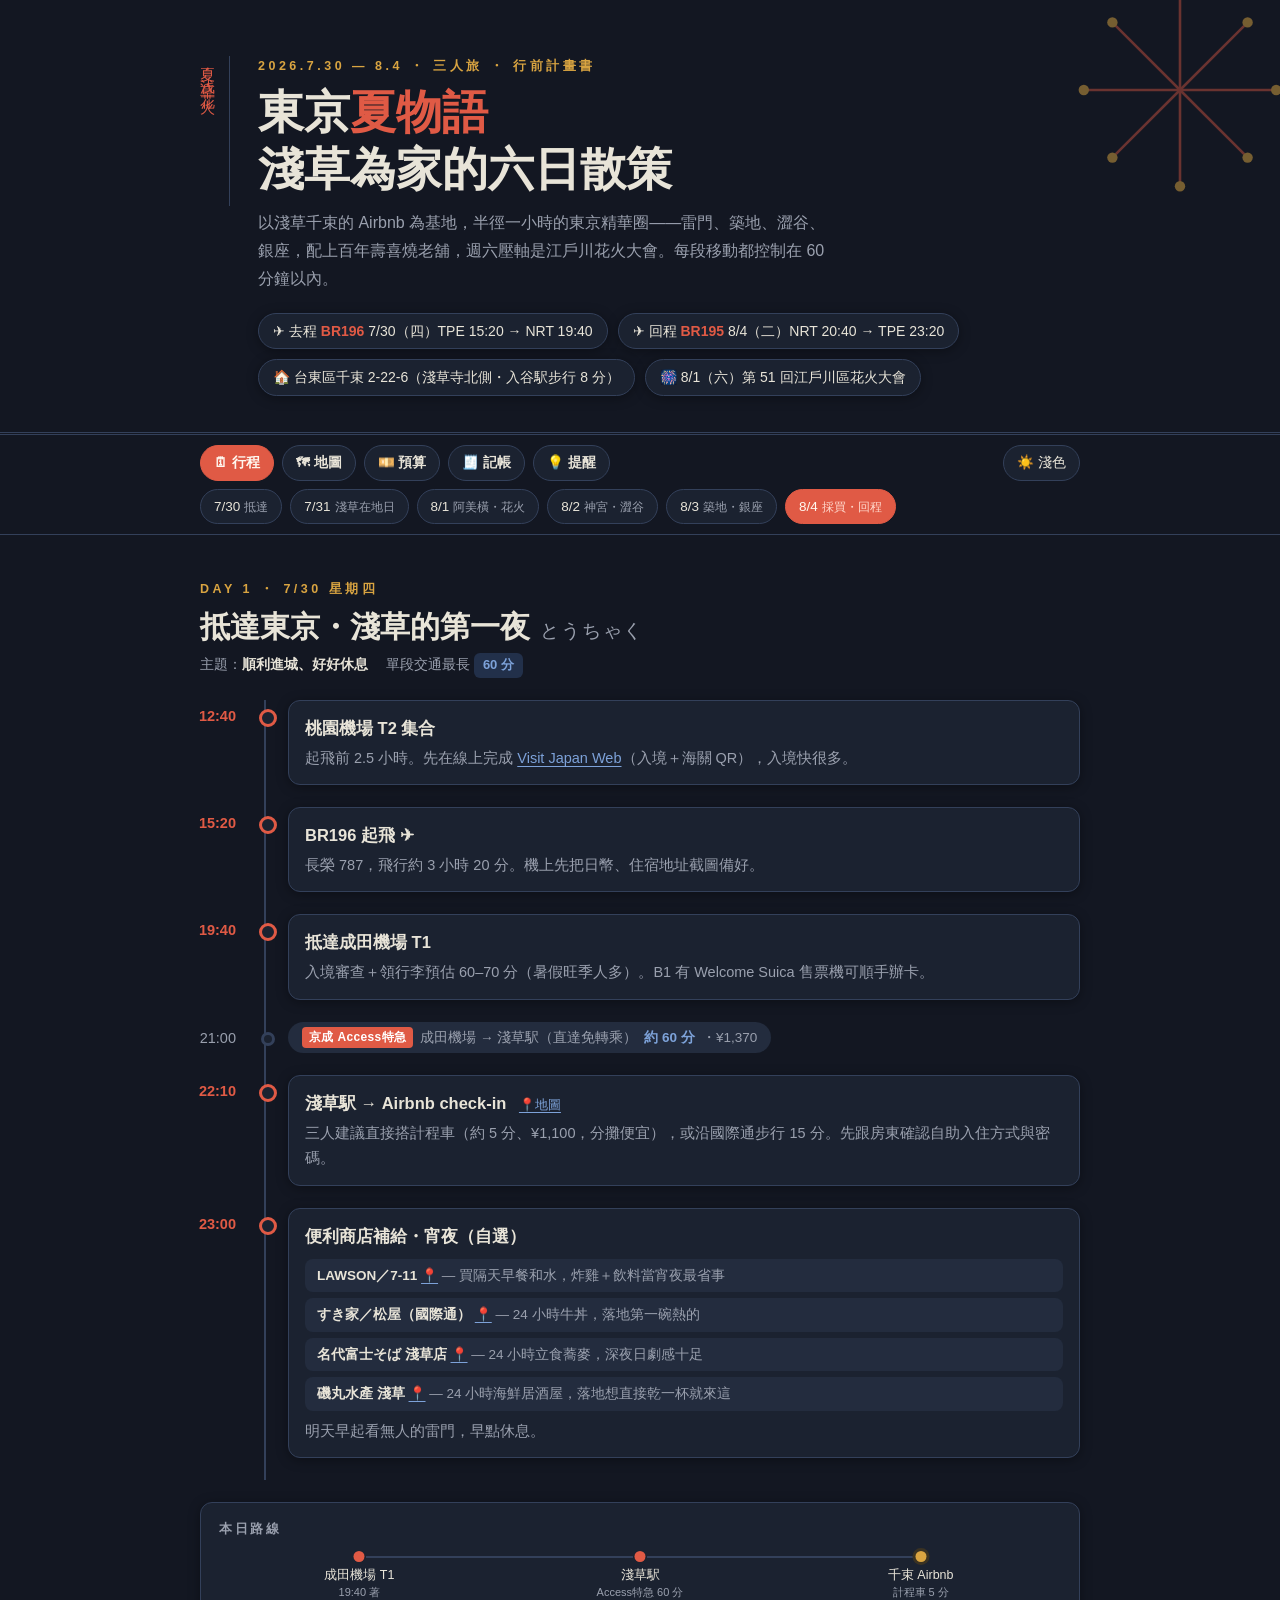
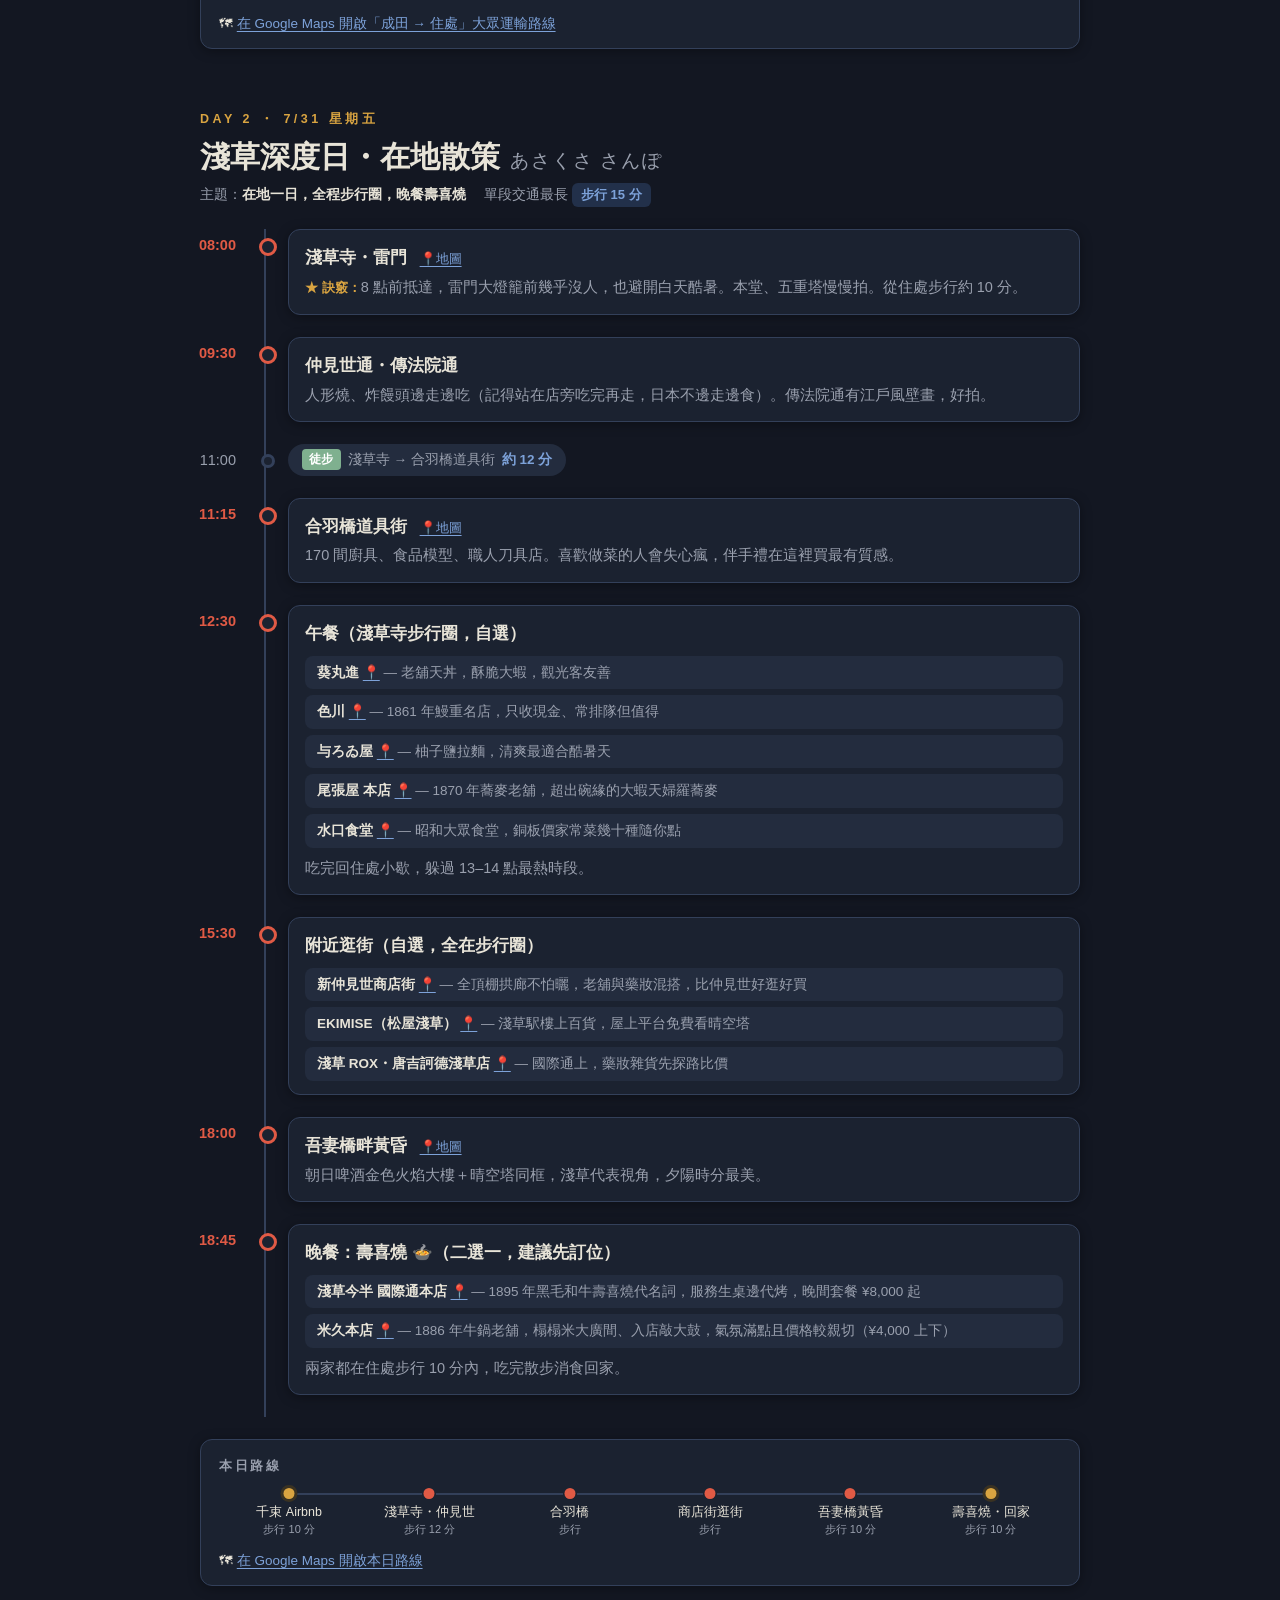
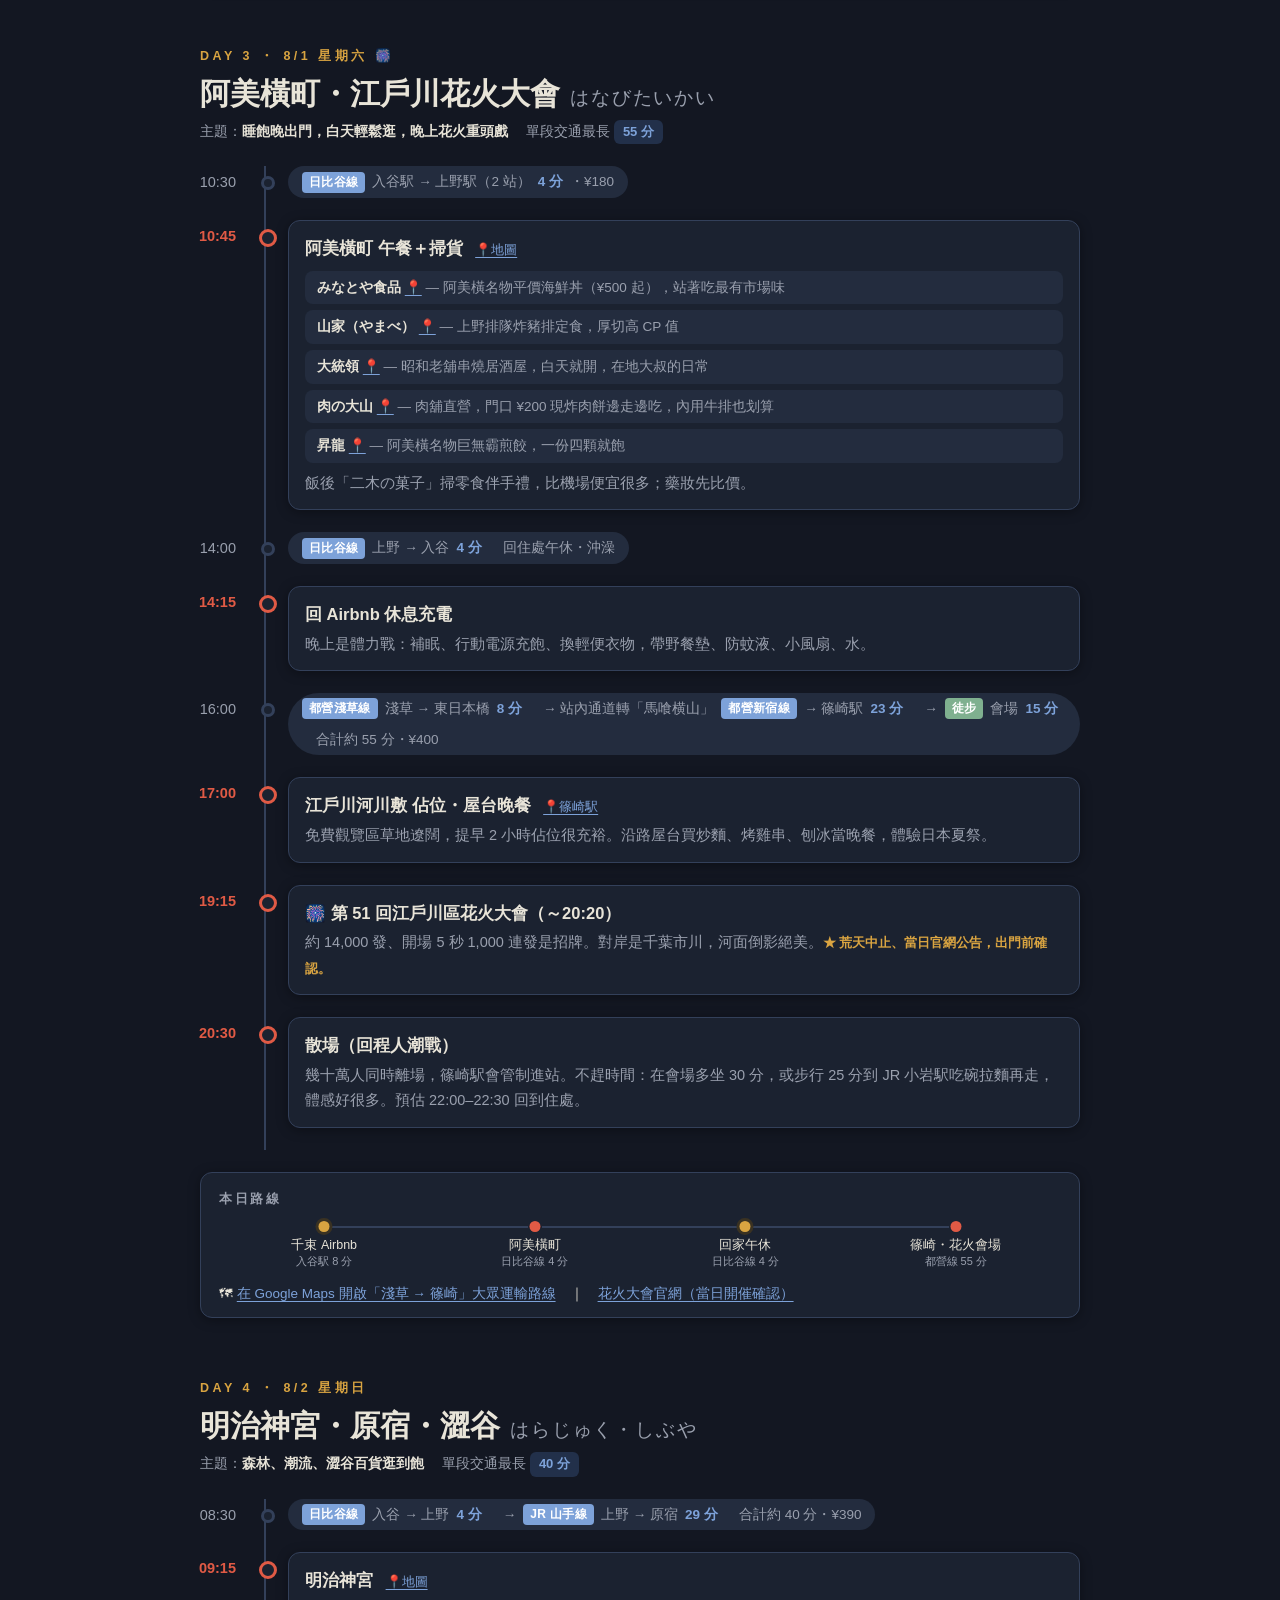
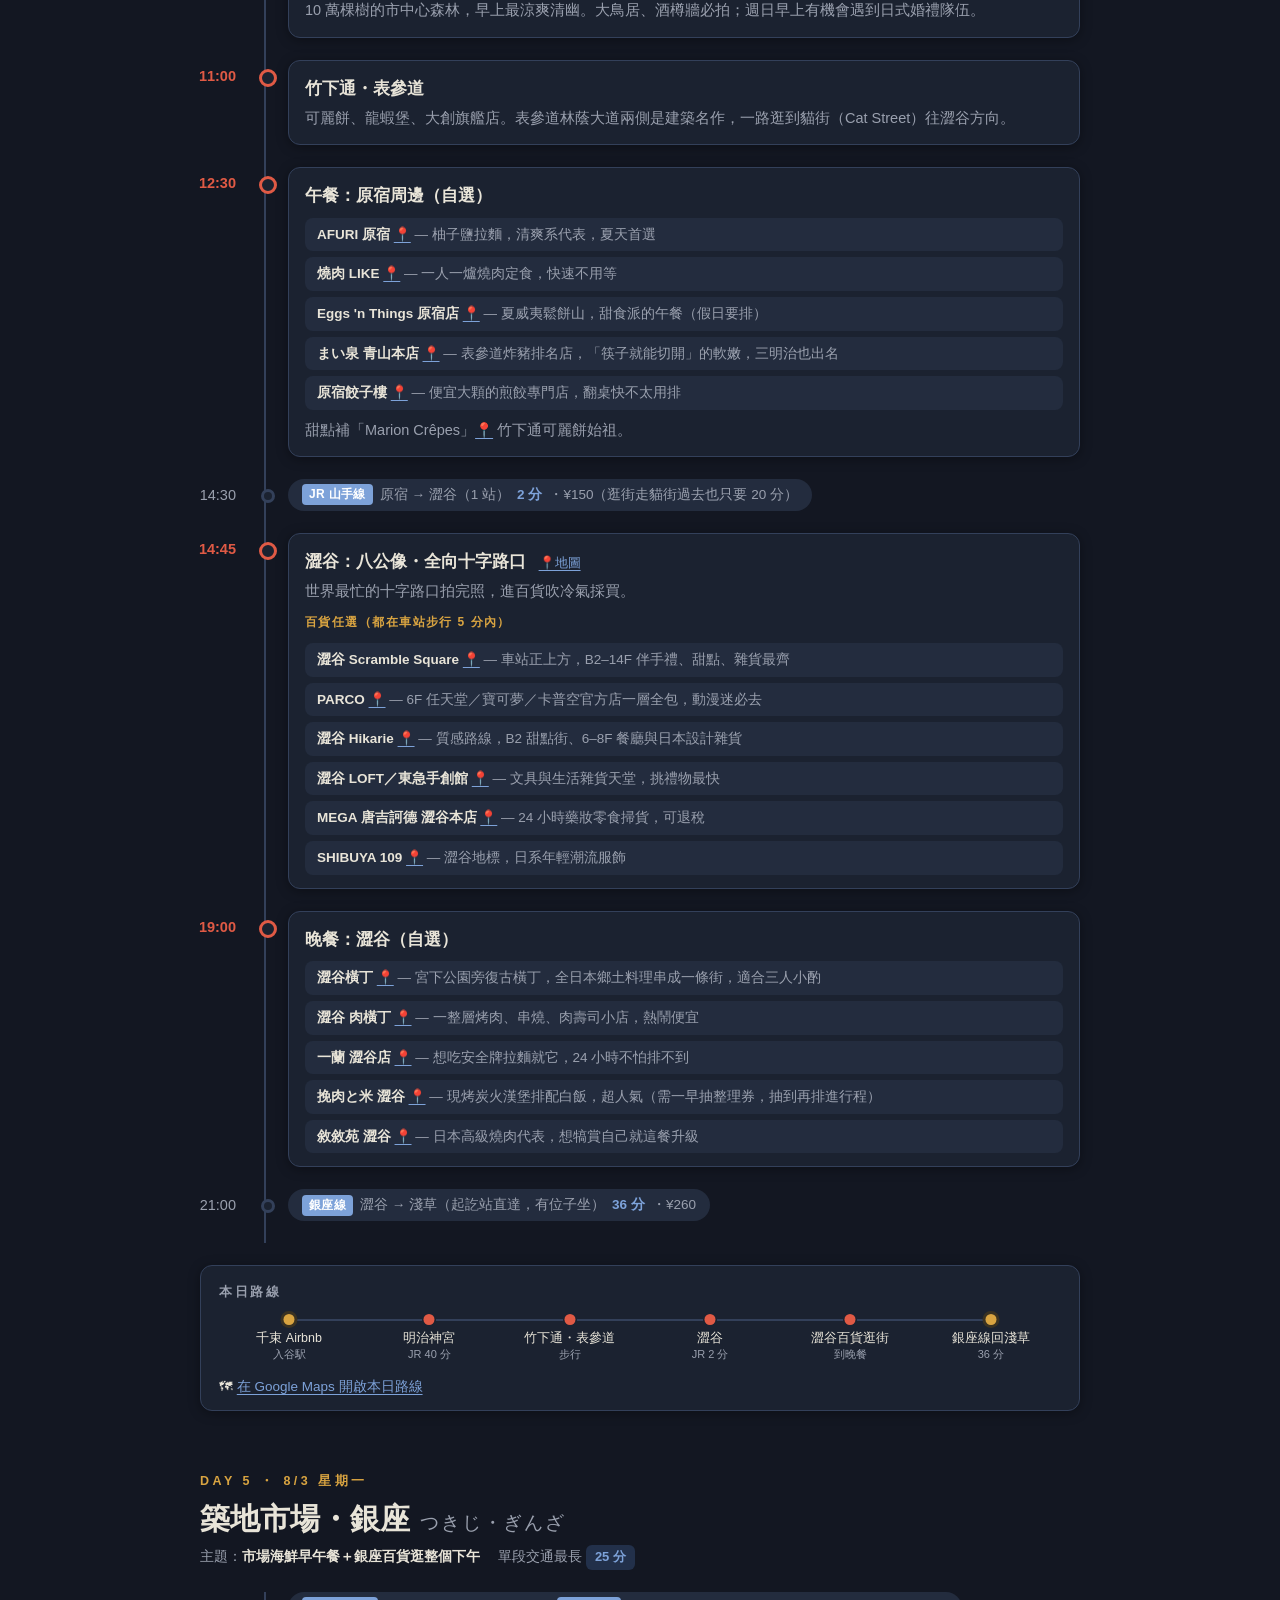
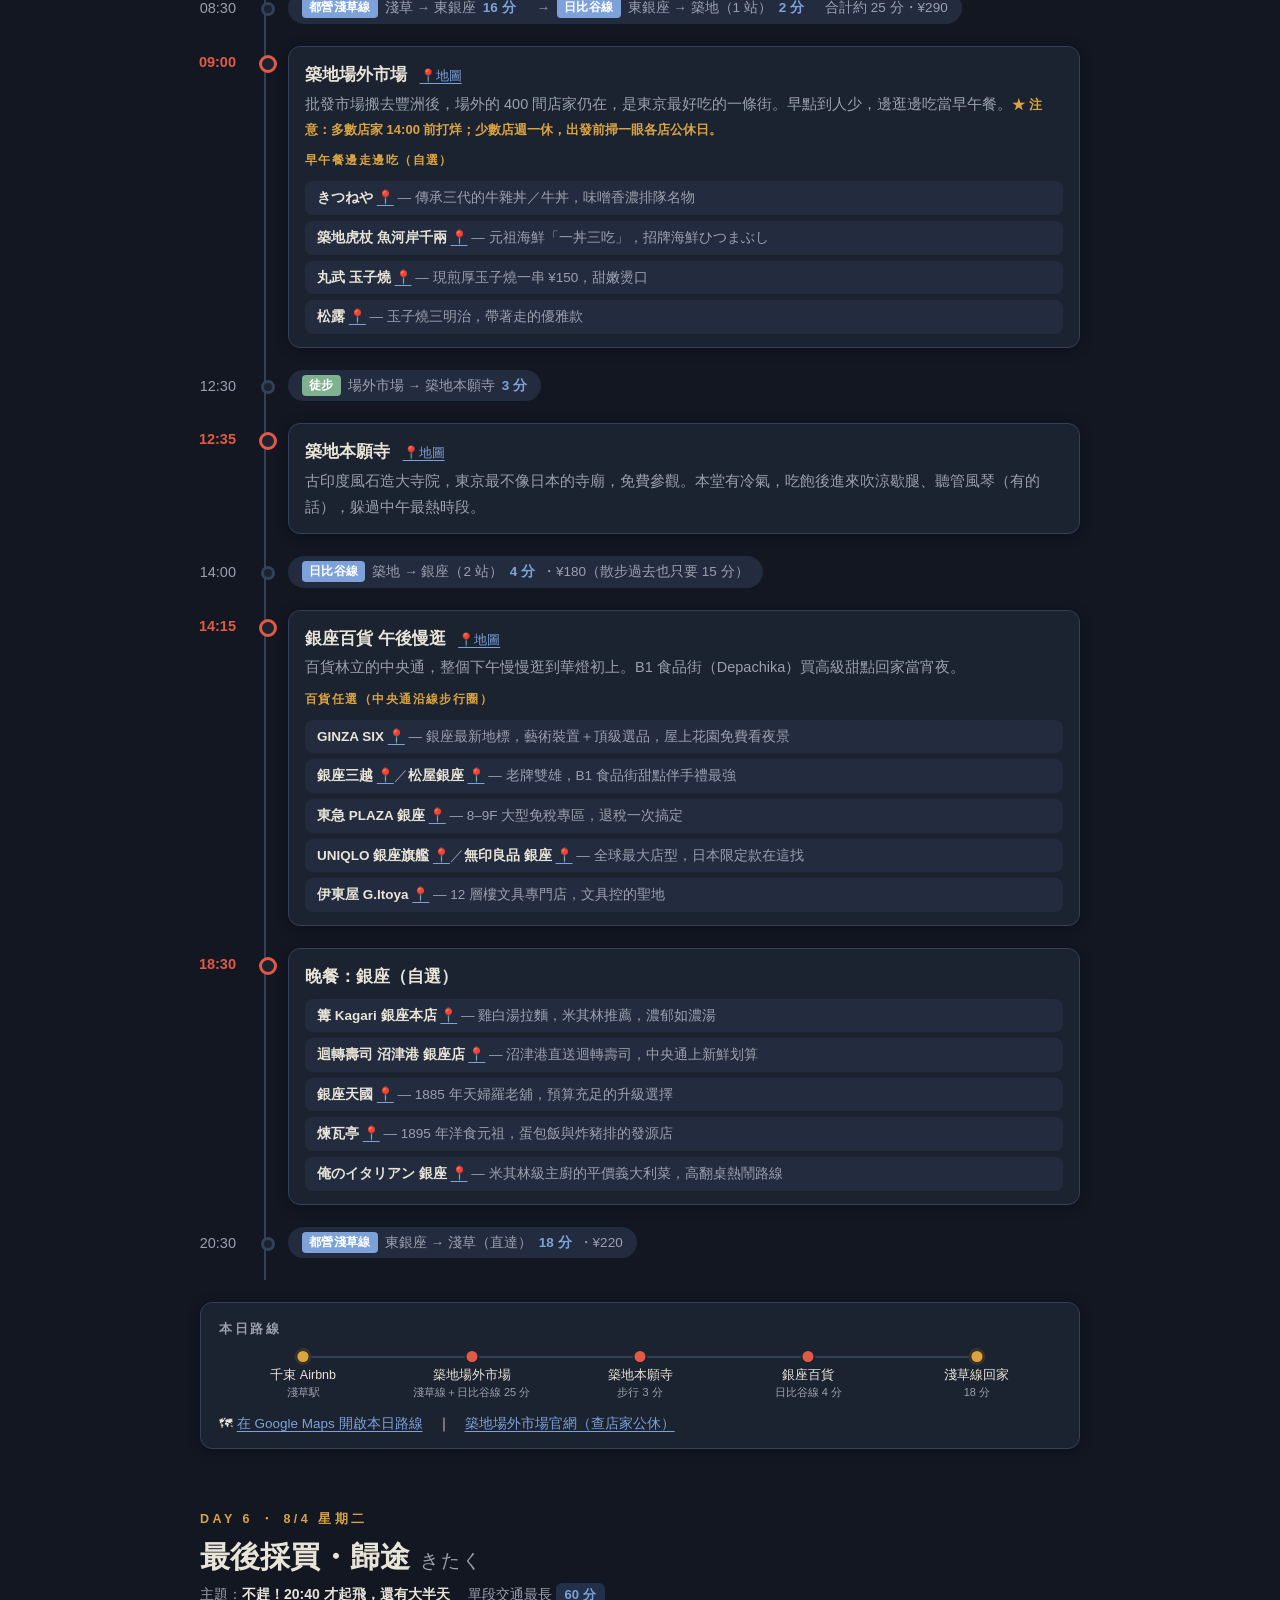
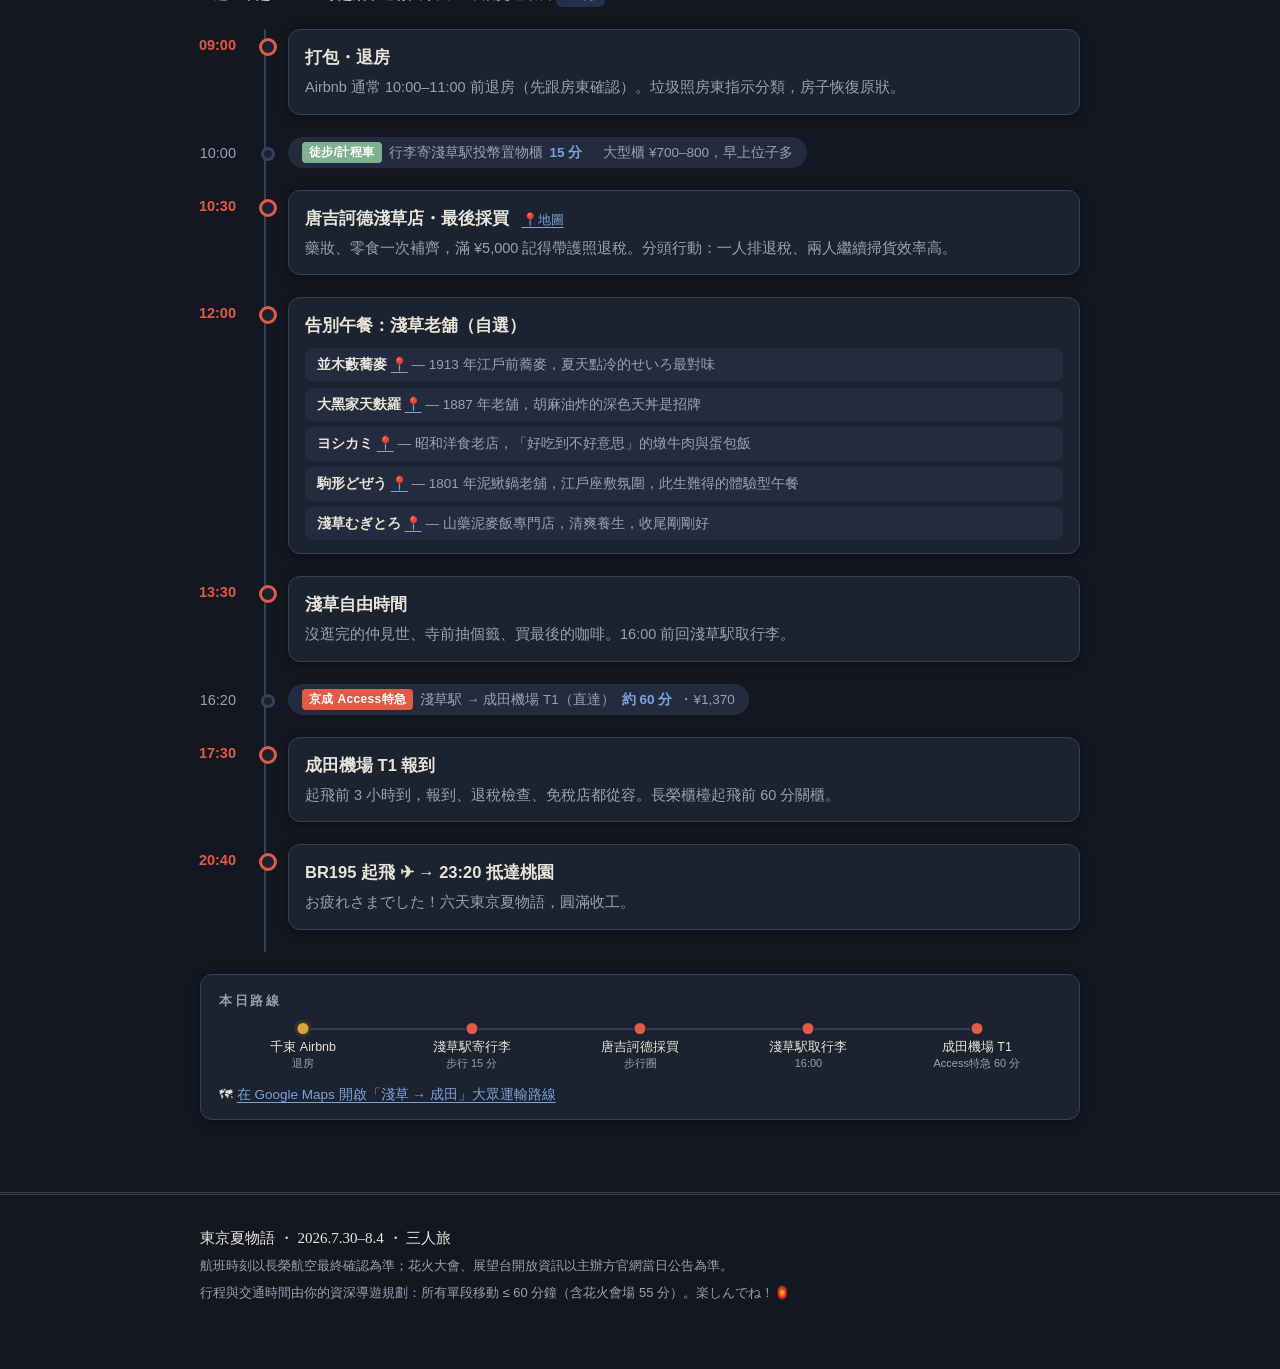
==== commit 30433ec7: "Itinerary cuts: drop Asakusa observatory, Ueno museum morning, SHIBUYA SKY (shopping instead), teamL" ====
--- a/index.html
+++ b/index.html
@@ -26,7 +26,7 @@
     <div>
       <p class="kicker">2026.7.30 — 8.4 ・ 三人旅 ・ 行前計畫書</p>
       <h1 class="serif">東京<em>夏物語</em><br>淺草為家的六日散策</h1>
-      <p class="sub">以淺草千束的 Airbnb 為基地，半徑一小時的東京精華圈——雷門、上野、澀谷、teamLab，配上百年壽喜燒老舖，週六壓軸是江戶川花火大會。每段移動都控制在 60 分鐘以內。</p>
+      <p class="sub">以淺草千束的 Airbnb 為基地，半徑一小時的東京精華圈——雷門、築地、澀谷、銀座，配上百年壽喜燒老舖，週六壓軸是江戶川花火大會。每段移動都控制在 60 分鐘以內。</p>
       <ul class="facts">
         <li>✈ 去程 <b>BR196</b> 7/30（四）TPE 15:20 → NRT 19:40</li>
         <li>✈ 回程 <b>BR195</b> 8/4（二）NRT 20:40 → TPE 23:20</li>
@@ -39,7 +39,7 @@
 
 <nav class="daynav" aria-label="頁面導覽">
   <div class="wrap"><a href="index.html" class="pagelink now">🗓 行程</a><a href="map.html" class="pagelink">🗺 地圖</a><a href="budget.html" class="pagelink">💴 預算</a><a href="ledger.html" class="pagelink">🧾 記帳</a><a href="tips.html" class="pagelink">💡 提醒</a><button type="button" id="themeBtn" class="thbtn" aria-label="切換深淺色主題">☀️ 淺色</button></div>
-  <div class="wrap dayrow"><a href="#d1">7/30<span>抵達</span></a><a href="#d2">7/31<span>淺草在地日</span></a><a href="#d3">8/1<span>上野・花火</span></a><a href="#d4">8/2<span>神宮・澀谷</span></a><a href="#d5">8/3<span>築地・teamLab</span></a><a href="#d6">8/4<span>採買・回程</span></a></div>
+  <div class="wrap dayrow"><a href="#d1">7/30<span>抵達</span></a><a href="#d2">7/31<span>淺草在地日</span></a><a href="#d3">8/1<span>阿美橫・花火</span></a><a href="#d4">8/2<span>神宮・澀谷</span></a><a href="#d5">8/3<span>築地・銀座</span></a><a href="#d6">8/4<span>採買・回程</span></a></div>
 </nav>
 
 <main class="wrap">
@@ -92,8 +92,7 @@
         <li><b>水口食堂</b> <a class="pin" href="https://www.google.com/maps/search/?api=1&amp;query=%E6%B5%85%E8%8D%89+%E6%B0%B4%E5%8F%A3%E9%A3%9F%E5%A0%82" rel="noopener">📍</a> — 昭和大眾食堂，銅板價家常菜幾十種隨你點</li>
       </ul>
       <p style="margin-top:8px">吃完回住處小歇，躲過 13–14 點最熱時段。</p></div></li>
-    <li><span class="t">15:30</span><div class="stop"><h3>淺草文化觀光中心 8F 免費展望台 <a class="pin" href="https://www.google.com/maps/search/?api=1&amp;query=%E6%B5%85%E8%8D%89%E6%96%87%E5%8C%96%E8%A6%B3%E5%85%89%E3%82%BB%E3%83%B3%E3%82%BF%E3%83%BC" rel="noopener">📍地圖</a></h3><p>雷門正對面、隈研吾設計。8F 露台俯瞰仲見世通全景＋遠眺晴空塔，免費又有冷氣。</p></div></li>
-    <li><span class="t">16:00</span><div class="stop"><h3>附近逛街（自選，全在步行圈）</h3>
+    <li><span class="t">15:30</span><div class="stop"><h3>附近逛街（自選，全在步行圈）</h3>
       <ul class="opts">
         <li><b>新仲見世商店街</b> <a class="pin" href="https://www.google.com/maps/search/?api=1&amp;query=%E6%96%B0%E4%BB%B2%E8%A6%8B%E4%B8%96%E5%95%86%E5%BA%97%E8%A1%97" rel="noopener">📍</a> — 全頂棚拱廊不怕曬，老舖與藥妝混搭，比仲見世好逛好買</li>
         <li><b>EKIMISE（松屋淺草）</b> <a class="pin" href="https://www.google.com/maps/search/?api=1&amp;query=EKIMISE+%E6%B5%85%E8%8D%89" rel="noopener">📍</a> — 淺草駅樓上百貨，屋上平台免費看晴空塔</li>
@@ -113,22 +112,21 @@
       <div class="rstop home">千束 Airbnb<small>步行 10 分</small></div>
       <div class="rstop">淺草寺・仲見世<small>步行 12 分</small></div>
       <div class="rstop">合羽橋<small>步行</small></div>
-      <div class="rstop">觀光中心・商店街<small>步行</small></div>
+      <div class="rstop">商店街逛街<small>步行</small></div>
       <div class="rstop">吾妻橋黃昏<small>步行 10 分</small></div>
       <div class="rstop home">壽喜燒・回家<small>步行 10 分</small></div>
     </div>
-    <p class="gmap-day">🗺 <a href="https://www.google.com/maps/dir/%E6%B5%85%E8%8D%89%E5%AF%BA/%E5%90%88%E7%BE%BD%E6%A9%8B%E9%81%93%E5%85%B7%E8%A1%97/%E6%B5%85%E8%8D%89%E6%96%87%E5%8C%96%E8%A6%B3%E5%85%89%E3%82%BB%E3%83%B3%E3%82%BF%E3%83%BC/%E5%90%BE%E5%A6%BB%E6%A9%8B" rel="noopener">在 Google Maps 開啟本日路線</a></p>
+    <p class="gmap-day">🗺 <a href="https://www.google.com/maps/dir/%E6%B5%85%E8%8D%89%E5%AF%BA/%E5%90%88%E7%BE%BD%E6%A9%8B%E9%81%93%E5%85%B7%E8%A1%97/%E6%96%B0%E4%BB%B2%E8%A6%8B%E4%B8%96%E5%95%86%E5%BA%97%E8%A1%97/%E5%90%BE%E5%A6%BB%E6%A9%8B" rel="noopener">在 Google Maps 開啟本日路線</a></p>
   </div>
 </section>
 
 <section id="d3">
   <p class="kicker">Day 3 ・ 8/1 星期六 🎆</p>
-  <h2 class="serif">上野・江戶川花火大會<span class="jp">はなびたいかい</span></h2>
-  <p class="daymeta"><span>主題：<b>白天輕鬆逛，晚上花火重頭戲</b></span><span>單段交通最長 <span class="badge-max">55 分</span></span></p>
-  <ul class="tl">
-    <li class="transit"><span class="t">09:00</span><span class="leg"><span class="ln">日比谷線</span>入谷駅 → 上野駅（2 站）<span class="min">4 分</span>・¥180</span></li>
-    <li><span class="t">09:15</span><div class="stop"><h3>上野公園・東京國立博物館 <a class="pin" href="https://www.google.com/maps/search/?api=1&amp;query=%E6%9D%B1%E4%BA%AC%E5%9C%8B%E7%AB%8B%E5%8D%9A%E7%89%A9%E9%A4%A8" rel="noopener">📍地圖</a></h3><p>日本最大博物館，國寶刀劍、浮世繪，冷氣充足是酷暑避難所（¥1,000）。想看熊貓改上野動物園也行（週六開園，¥600）。<span class="must">★ 注意：博物館週一休館，所以排在今天。</span></p></div></li>
-    <li><span class="t">12:00</span><div class="stop"><h3>阿美橫町 午餐＋掃貨 <a class="pin" href="https://www.google.com/maps/search/?api=1&amp;query=%E3%82%A2%E3%83%A1%E6%A8%AA" rel="noopener">📍地圖</a></h3>
+  <h2 class="serif">阿美橫町・江戶川花火大會<span class="jp">はなびたいかい</span></h2>
+  <p class="daymeta"><span>主題：<b>睡飽晚出門，白天輕鬆逛，晚上花火重頭戲</b></span><span>單段交通最長 <span class="badge-max">55 分</span></span></p>
+  <ul class="tl">
+    <li class="transit"><span class="t">10:30</span><span class="leg"><span class="ln">日比谷線</span>入谷駅 → 上野駅（2 站）<span class="min">4 分</span>・¥180</span></li>
+    <li><span class="t">10:45</span><div class="stop"><h3>阿美橫町 午餐＋掃貨 <a class="pin" href="https://www.google.com/maps/search/?api=1&amp;query=%E3%82%A2%E3%83%A1%E6%A8%AA" rel="noopener">📍地圖</a></h3>
       <ul class="opts">
         <li><b>みなとや食品</b> <a class="pin" href="https://www.google.com/maps/search/?api=1&amp;query=%E3%81%BF%E3%81%AA%E3%81%A8%E3%82%84%E9%A3%9F%E5%93%81+%E3%82%A2%E3%83%A1%E6%A8%AA" rel="noopener">📍</a> — 阿美橫名物平價海鮮丼（¥500 起），站著吃最有市場味</li>
         <li><b>山家（やまべ）</b> <a class="pin" href="https://www.google.com/maps/search/?api=1&amp;query=%E3%81%A8%E3%82%93%E3%81%8B%E3%81%A4%E5%B1%B1%E5%AE%B6+%E4%B8%8A%E9%87%8E" rel="noopener">📍</a> — 上野排隊炸豬排定食，厚切高 CP 值</li>
@@ -148,8 +146,7 @@
     <p class="rt-title">本日路線</p>
     <div class="rline">
       <div class="rstop home">千束 Airbnb<small>入谷駅 8 分</small></div>
-      <div class="rstop">上野公園・博物館<small>日比谷線 4 分</small></div>
-      <div class="rstop">阿美橫町<small>步行 3 分</small></div>
+      <div class="rstop">阿美橫町<small>日比谷線 4 分</small></div>
       <div class="rstop home">回家午休<small>日比谷線 4 分</small></div>
       <div class="rstop">篠崎・花火會場<small>都營線 55 分</small></div>
     </div>
@@ -160,7 +157,7 @@
 <section id="d4">
   <p class="kicker">Day 4 ・ 8/2 星期日</p>
   <h2 class="serif">明治神宮・原宿・澀谷<span class="jp">はらじゅく・しぶや</span></h2>
-  <p class="daymeta"><span>主題：<b>森林、潮流、百萬夜景一次收</b></span><span>單段交通最長 <span class="badge-max">40 分</span></span></p>
+  <p class="daymeta"><span>主題：<b>森林、潮流、澀谷百貨逛到飽</b></span><span>單段交通最長 <span class="badge-max">40 分</span></span></p>
   <ul class="tl">
     <li class="transit"><span class="t">08:30</span><span class="leg"><span class="ln">日比谷線</span>入谷 → 上野<span class="min">4 分</span>　→<span class="ln">JR 山手線</span>上野 → 原宿<span class="min">29 分</span>　合計約 40 分・¥390</span></li>
     <li><span class="t">09:15</span><div class="stop"><h3>明治神宮 <a class="pin" href="https://www.google.com/maps/search/?api=1&amp;query=%E6%98%8E%E6%B2%BB%E7%A5%9E%E5%AE%AE" rel="noopener">📍地圖</a></h3><p>10 萬棵樹的市中心森林，早上最涼爽清幽。大鳥居、酒樽牆必拍；週日早上有機會遇到日式婚禮隊伍。</p></div></li>
@@ -178,15 +175,14 @@
     <li><span class="t">14:45</span><div class="stop"><h3>澀谷：八公像・全向十字路口 <a class="pin" href="https://www.google.com/maps/search/?api=1&amp;query=%E6%B8%8B%E8%B0%B7%E3%82%B9%E3%82%AF%E3%83%A9%E3%83%B3%E3%83%96%E3%83%AB%E4%BA%A4%E5%B7%AE%E7%82%B9" rel="noopener">📍地圖</a></h3><p>世界最忙的十字路口拍完照，進百貨吹冷氣採買。</p>
       <span class="opts-label">百貨任選（都在車站步行 5 分內）</span>
       <ul class="opts">
-        <li><b>澀谷 Scramble Square</b> <a class="pin" href="https://www.google.com/maps/search/?api=1&amp;query=%E6%B8%8B%E8%B0%B7%E3%82%B9%E3%82%AF%E3%83%A9%E3%83%B3%E3%83%96%E3%83%AB%E3%82%B9%E3%82%AF%E3%82%A8%E3%82%A2" rel="noopener">📍</a> — SHIBUYA SKY 同棟，B2–14F 伴手禮、甜點、雜貨最齊，逛完直接上樓看夜景</li>
+        <li><b>澀谷 Scramble Square</b> <a class="pin" href="https://www.google.com/maps/search/?api=1&amp;query=%E6%B8%8B%E8%B0%B7%E3%82%B9%E3%82%AF%E3%83%A9%E3%83%B3%E3%83%96%E3%83%AB%E3%82%B9%E3%82%AF%E3%82%A8%E3%82%A2" rel="noopener">📍</a> — 車站正上方，B2–14F 伴手禮、甜點、雜貨最齊</li>
         <li><b>PARCO</b> <a class="pin" href="https://www.google.com/maps/search/?api=1&amp;query=%E6%B8%8B%E8%B0%B7PARCO" rel="noopener">📍</a> — 6F 任天堂／寶可夢／卡普空官方店一層全包，動漫迷必去</li>
         <li><b>澀谷 Hikarie</b> <a class="pin" href="https://www.google.com/maps/search/?api=1&amp;query=%E6%B8%8B%E8%B0%B7%E3%83%92%E3%82%AB%E3%83%AA%E3%82%A8" rel="noopener">📍</a> — 質感路線，B2 甜點街、6–8F 餐廳與日本設計雜貨</li>
         <li><b>澀谷 LOFT／東急手創館</b> <a class="pin" href="https://www.google.com/maps/search/?api=1&amp;query=%E6%B8%8B%E8%B0%B7%E3%83%AD%E3%83%95%E3%83%88" rel="noopener">📍</a> — 文具與生活雜貨天堂，挑禮物最快</li>
         <li><b>MEGA 唐吉訶德 澀谷本店</b> <a class="pin" href="https://www.google.com/maps/search/?api=1&amp;query=MEGA%E3%83%89%E3%83%B3%E3%82%AD%E3%83%9B%E3%83%BC%E3%83%86+%E6%B8%8B%E8%B0%B7" rel="noopener">📍</a> — 24 小時藥妝零食掃貨，可退稅</li>
         <li><b>SHIBUYA 109</b> <a class="pin" href="https://www.google.com/maps/search/?api=1&amp;query=SHIBUYA109" rel="noopener">📍</a> — 澀谷地標，日系年輕潮流服飾</li>
       </ul></div></li>
-    <li><span class="t">18:00</span><div class="stop"><h3>SHIBUYA SKY 展望台 <a class="pin" href="https://www.google.com/maps/search/?api=1&amp;query=SHIBUYA+SKY" rel="noopener">📍地圖</a></h3><p><span class="must">★ 一定要提前線上訂票（¥2,200 起）：</span>日落場（8 月初日落約 18:45）最搶手，建議 7 月中就訂 18:00 入場，白天→夕燒→夜景一次看滿。頂樓禁帶帽子與手持包以外物品，有置物櫃。</p></div></li>
-    <li><span class="t">19:45</span><div class="stop"><h3>晚餐：澀谷（自選）</h3>
+    <li><span class="t">19:00</span><div class="stop"><h3>晚餐：澀谷（自選）</h3>
       <ul class="opts">
         <li><b>澀谷橫丁</b> <a class="pin" href="https://www.google.com/maps/search/?api=1&amp;query=%E6%B8%8B%E8%B0%B7%E6%A8%AA%E4%B8%81" rel="noopener">📍</a> — 宮下公園旁復古橫丁，全日本鄉土料理串成一條街，適合三人小酌</li>
         <li><b>澀谷 肉橫丁</b> <a class="pin" href="https://www.google.com/maps/search/?api=1&amp;query=%E6%B8%8B%E8%B0%B7%E8%82%89%E6%A8%AA%E4%B8%81" rel="noopener">📍</a> — 一整層烤肉、串燒、肉壽司小店，熱鬧便宜</li>
@@ -194,7 +190,7 @@
         <li><b>挽肉と米 澀谷</b> <a class="pin" href="https://www.google.com/maps/search/?api=1&amp;query=%E6%8C%BD%E8%82%89%E3%81%A8%E7%B1%B3+%E6%B8%8B%E8%B0%B7" rel="noopener">📍</a> — 現烤炭火漢堡排配白飯，超人氣（需一早抽整理券，抽到再排進行程）</li>
         <li><b>敘敘苑 澀谷</b> <a class="pin" href="https://www.google.com/maps/search/?api=1&amp;query=%E5%8F%99%E3%80%85%E8%8B%91+%E6%B8%8B%E8%B0%B7" rel="noopener">📍</a> — 日本高級燒肉代表，想犒賞自己就這餐升級</li>
       </ul></div></li>
-    <li class="transit"><span class="t">21:30</span><span class="leg"><span class="ln">銀座線</span>澀谷 → 淺草（起訖站直達，有位子坐）<span class="min">36 分</span>・¥260</span></li>
+    <li class="transit"><span class="t">21:00</span><span class="leg"><span class="ln">銀座線</span>澀谷 → 淺草（起訖站直達，有位子坐）<span class="min">36 分</span>・¥260</span></li>
   </ul>
   <div class="route">
     <p class="rt-title">本日路線</p>
@@ -203,17 +199,17 @@
       <div class="rstop">明治神宮<small>JR 40 分</small></div>
       <div class="rstop">竹下通・表參道<small>步行</small></div>
       <div class="rstop">澀谷<small>JR 2 分</small></div>
-      <div class="rstop">SHIBUYA SKY<small>日落 18:45</small></div>
+      <div class="rstop">澀谷百貨逛街<small>到晚餐</small></div>
       <div class="rstop home">銀座線回淺草<small>36 分</small></div>
     </div>
-    <p class="gmap-day">🗺 <a href="https://www.google.com/maps/dir/%E6%98%8E%E6%B2%BB%E7%A5%9E%E5%AE%AE/%E7%AB%B9%E4%B8%8B%E9%80%9A%E3%82%8A/SHIBUYA+SKY" rel="noopener">在 Google Maps 開啟本日路線</a></p>
+    <p class="gmap-day">🗺 <a href="https://www.google.com/maps/dir/%E6%98%8E%E6%B2%BB%E7%A5%9E%E5%AE%AE/%E7%AB%B9%E4%B8%8B%E9%80%9A%E3%82%8A/%E6%B8%8B%E8%B0%B7%E3%82%B9%E3%82%AF%E3%83%A9%E3%83%B3%E3%83%96%E3%83%AB%E4%BA%A4%E5%B7%AE%E7%82%B9" rel="noopener">在 Google Maps 開啟本日路線</a></p>
   </div>
 </section>
 
 <section id="d5">
   <p class="kicker">Day 5 ・ 8/3 星期一</p>
-  <h2 class="serif">築地市場・teamLab・銀座<span class="jp">つきじ・チームラボ</span></h2>
-  <p class="daymeta"><span>主題：<b>市場海鮮早午餐＋沉浸藝術＋銀座夜，一路南下不走回頭路</b></span><span>單段交通最長 <span class="badge-max">45 分</span></span></p>
+  <h2 class="serif">築地市場・銀座<span class="jp">つきじ・ぎんざ</span></h2>
+  <p class="daymeta"><span>主題：<b>市場海鮮早午餐＋銀座百貨逛整個下午</b></span><span>單段交通最長 <span class="badge-max">25 分</span></span></p>
   <ul class="tl">
     <li class="transit"><span class="t">08:30</span><span class="leg"><span class="ln">都營淺草線</span>淺草 → 東銀座<span class="min">16 分</span>　→<span class="ln">日比谷線</span>東銀座 → 築地（1 站）<span class="min">2 分</span>　合計約 25 分・¥290</span></li>
     <li><span class="t">09:00</span><div class="stop"><h3>築地場外市場 <a class="pin" href="https://www.google.com/maps/search/?api=1&amp;query=%E7%AF%89%E5%9C%B0%E5%A0%B4%E5%A4%96%E5%B8%82%E5%A0%B4" rel="noopener">📍地圖</a></h3><p>批發市場搬去豐洲後，場外的 400 間店家仍在，是東京最好吃的一條街。早點到人少，邊逛邊吃當早午餐。<span class="must">★ 注意：多數店家 14:00 前打烊；少數店週一休，出發前掃一眼各店公休日。</span></p>
@@ -225,11 +221,9 @@
         <li><b>松露</b> <a class="pin" href="https://www.google.com/maps/search/?api=1&amp;query=%E7%AF%89%E5%9C%B0+%E6%9D%BE%E9%9C%B2" rel="noopener">📍</a> — 玉子燒三明治，帶著走的優雅款</li>
       </ul></div></li>
     <li class="transit"><span class="t">12:30</span><span class="leg"><span class="ln walk">徒步</span>場外市場 → 築地本願寺<span class="min">3 分</span></span></li>
-    <li><span class="t">12:35</span><div class="stop"><h3>築地本願寺 <a class="pin" href="https://www.google.com/maps/search/?api=1&amp;query=%E7%AF%89%E5%9C%B0%E6%9C%AC%E9%A1%98%E5%AF%BA" rel="noopener">📍地圖</a></h3><p>古印度風石造大寺院，東京最不像日本的寺廟，免費參觀。本堂有冷氣，吃飽後進來吹涼歇腿、聽管風琴（有的話），是前往 teamLab 前的完美中場。</p></div></li>
-    <li class="transit"><span class="t">13:45</span><span class="leg"><span class="ln">日比谷線</span>築地 → 銀座<span class="min">4 分</span>　→<span class="ln walk">徒步</span>有樂町駅<span class="min">5 分</span>　→<span class="ln">有樂町線</span>有樂町 → 豐洲<span class="min">9 分</span>　→<span class="ln">百合海鷗號</span>豐洲 → 新豐洲<span class="min">3 分</span>　合計約 45 分</span></li>
-    <li><span class="t">15:00</span><div class="stop"><h3>teamLab Planets TOKYO <a class="pin" href="https://www.google.com/maps/search/?api=1&amp;query=teamLab+Planets+TOKYO" rel="noopener">📍地圖</a></h3><p><span class="must">★ 一定要提前線上購票（¥4,400 前後、指定時段）：</span>赤腳走進水中鏡池與花海宇宙，全東京最好拍的沉浸式美術館。穿好穿脫的鞋、裙裝現場有短褲可借。全程約 2 小時。</p></div></li>
-    <li class="transit"><span class="t">17:30</span><span class="leg"><span class="ln">百合海鷗號</span>新豐洲 → 新橋<span class="min">21 分</span>　→<span class="ln walk">徒步</span>銀座<span class="min">10 分</span></span></li>
-    <li><span class="t">18:10</span><div class="stop"><h3>銀座黃昏 <a class="pin" href="https://www.google.com/maps/search/?api=1&amp;query=GINZA+SIX" rel="noopener">📍地圖</a></h3><p>百貨林立的中央通，黃昏華燈初上最有氣氛。B1 食品街（Depachika）買高級甜點回家當宵夜。</p>
+    <li><span class="t">12:35</span><div class="stop"><h3>築地本願寺 <a class="pin" href="https://www.google.com/maps/search/?api=1&amp;query=%E7%AF%89%E5%9C%B0%E6%9C%AC%E9%A1%98%E5%AF%BA" rel="noopener">📍地圖</a></h3><p>古印度風石造大寺院，東京最不像日本的寺廟，免費參觀。本堂有冷氣，吃飽後進來吹涼歇腿、聽管風琴（有的話），躲過中午最熱時段。</p></div></li>
+    <li class="transit"><span class="t">14:00</span><span class="leg"><span class="ln">日比谷線</span>築地 → 銀座（2 站）<span class="min">4 分</span>・¥180（散步過去也只要 15 分）</span></li>
+    <li><span class="t">14:15</span><div class="stop"><h3>銀座百貨 午後慢逛 <a class="pin" href="https://www.google.com/maps/search/?api=1&amp;query=GINZA+SIX" rel="noopener">📍地圖</a></h3><p>百貨林立的中央通，整個下午慢慢逛到華燈初上。B1 食品街（Depachika）買高級甜點回家當宵夜。</p>
       <span class="opts-label">百貨任選（中央通沿線步行圈）</span>
       <ul class="opts">
         <li><b>GINZA SIX</b> <a class="pin" href="https://www.google.com/maps/search/?api=1&amp;query=GINZA+SIX" rel="noopener">📍</a> — 銀座最新地標，藝術裝置＋頂級選品，屋上花園免費看夜景</li>
@@ -238,7 +232,7 @@
         <li><b>UNIQLO 銀座旗艦</b> <a class="pin" href="https://www.google.com/maps/search/?api=1&amp;query=%E3%83%A6%E3%83%8B%E3%82%AF%E3%83%AD+%E9%8A%80%E5%BA%A7" rel="noopener">📍</a>／<b>無印良品 銀座</b> <a class="pin" href="https://www.google.com/maps/search/?api=1&amp;query=%E7%84%A1%E5%8D%B0%E8%89%AF%E5%93%81+%E9%8A%80%E5%BA%A7" rel="noopener">📍</a> — 全球最大店型，日本限定款在這找</li>
         <li><b>伊東屋 G.Itoya</b> <a class="pin" href="https://www.google.com/maps/search/?api=1&amp;query=%E9%8A%80%E5%BA%A7+%E4%BC%8A%E6%9D%B1%E5%B1%8B" rel="noopener">📍</a> — 12 層樓文具專門店，文具控的聖地</li>
       </ul></div></li>
-    <li><span class="t">19:30</span><div class="stop"><h3>晚餐：銀座（自選）</h3>
+    <li><span class="t">18:30</span><div class="stop"><h3>晚餐：銀座（自選）</h3>
       <ul class="opts">
         <li><b>篝 Kagari 銀座本店</b> <a class="pin" href="https://www.google.com/maps/search/?api=1&amp;query=%E9%8A%80%E5%BA%A7+%E7%AF%9D+%E6%9C%AC%E5%BA%97" rel="noopener">📍</a> — 雞白湯拉麵，米其林推薦，濃郁如濃湯</li>
         <li><b>迴轉壽司 沼津港 銀座店</b> <a class="pin" href="https://www.google.com/maps/search/?api=1&amp;query=%E6%B2%BC%E6%B4%A5%E6%B8%AF+%E9%8A%80%E5%BA%A7" rel="noopener">📍</a> — 沼津港直送迴轉壽司，中央通上新鮮划算</li>
@@ -246,7 +240,7 @@
         <li><b>煉瓦亭</b> <a class="pin" href="https://www.google.com/maps/search/?api=1&amp;query=%E9%8A%80%E5%BA%A7+%E7%85%89%E7%93%A6%E4%BA%AD" rel="noopener">📍</a> — 1895 年洋食元祖，蛋包飯與炸豬排的發源店</li>
         <li><b>俺のイタリアン 銀座</b> <a class="pin" href="https://www.google.com/maps/search/?api=1&amp;query=%E4%BF%BA%E3%81%AE%E3%82%A4%E3%82%BF%E3%83%AA%E3%82%A2%E3%83%B3+%E9%8A%80%E5%BA%A7" rel="noopener">📍</a> — 米其林級主廚的平價義大利菜，高翻桌熱鬧路線</li>
       </ul></div></li>
-    <li class="transit"><span class="t">21:15</span><span class="leg"><span class="ln">都營淺草線</span>東銀座 → 淺草（直達）<span class="min">18 分</span>・¥220</span></li>
+    <li class="transit"><span class="t">20:30</span><span class="leg"><span class="ln">都營淺草線</span>東銀座 → 淺草（直達）<span class="min">18 分</span>・¥220</span></li>
   </ul>
   <div class="route">
     <p class="rt-title">本日路線</p>
@@ -254,11 +248,10 @@
       <div class="rstop home">千束 Airbnb<small>淺草駅</small></div>
       <div class="rstop">築地場外市場<small>淺草線＋日比谷線 25 分</small></div>
       <div class="rstop">築地本願寺<small>步行 3 分</small></div>
-      <div class="rstop">teamLab Planets<small>45 分</small></div>
-      <div class="rstop">銀座<small>百合海鷗＋步行 35 分</small></div>
+      <div class="rstop">銀座百貨<small>日比谷線 4 分</small></div>
       <div class="rstop home">淺草線回家<small>18 分</small></div>
     </div>
-    <p class="gmap-day">🗺 <a href="https://www.google.com/maps/dir/%E7%AF%89%E5%9C%B0%E5%A0%B4%E5%A4%96%E5%B8%82%E5%A0%B4/%E7%AF%89%E5%9C%B0%E6%9C%AC%E9%A1%98%E5%AF%BA/teamLab+Planets+TOKYO/GINZA+SIX" rel="noopener">在 Google Maps 開啟本日路線</a>　｜　<a href="https://www.teamlab.art/e/planets/" rel="noopener">teamLab 官方購票</a>　｜　<a href="https://www.tsukiji.or.jp/" rel="noopener">築地場外市場官網（查店家公休）</a></p>
+    <p class="gmap-day">🗺 <a href="https://www.google.com/maps/dir/%E7%AF%89%E5%9C%B0%E5%A0%B4%E5%A4%96%E5%B8%82%E5%A0%B4/%E7%AF%89%E5%9C%B0%E6%9C%AC%E9%A1%98%E5%AF%BA/GINZA+SIX" rel="noopener">在 Google Maps 開啟本日路線</a>　｜　<a href="https://www.tsukiji.or.jp/" rel="noopener">築地場外市場官網（查店家公休）</a></p>
   </div>
 </section>
 
@@ -269,9 +262,8 @@
   <ul class="tl">
     <li><span class="t">09:00</span><div class="stop"><h3>打包・退房</h3><p>Airbnb 通常 10:00–11:00 前退房（先跟房東確認）。垃圾照房東指示分類，房子恢復原狀。</p></div></li>
     <li class="transit"><span class="t">10:00</span><span class="leg"><span class="ln walk">徒步/計程車</span>行李寄淺草駅投幣置物櫃<span class="min">15 分</span>　大型櫃 ¥700–800，早上位子多</span></li>
-    <li><span class="t">10:30</span><div class="stop"><h3>龜十銅鑼燒 <a class="pin" href="https://www.google.com/maps/search/?api=1&amp;query=%E4%BA%80%E5%8D%81" rel="noopener">📍地圖</a></h3><p>東京第一銅鑼燒，雷門對面。平日上午排 20–30 分就買得到，帶回台灣當伴手禮（保存 3 天）。</p></div></li>
-    <li><span class="t">11:00</span><div class="stop"><h3>唐吉訶德淺草店・最後採買</h3><p>藥妝、零食一次補齊，滿 ¥5,000 記得帶護照退稅。分頭行動：一人排退稅、兩人繼續掃貨效率高。</p></div></li>
-    <li><span class="t">12:30</span><div class="stop"><h3>告別午餐：淺草老舖（自選）</h3>
+    <li><span class="t">10:30</span><div class="stop"><h3>唐吉訶德淺草店・最後採買 <a class="pin" href="https://www.google.com/maps/search/?api=1&amp;query=%E3%83%89%E3%83%B3%E3%82%AD%E3%83%9B%E3%83%BC%E3%83%86+%E6%B5%85%E8%8D%89" rel="noopener">📍地圖</a></h3><p>藥妝、零食一次補齊，滿 ¥5,000 記得帶護照退稅。分頭行動：一人排退稅、兩人繼續掃貨效率高。</p></div></li>
+    <li><span class="t">12:00</span><div class="stop"><h3>告別午餐：淺草老舖（自選）</h3>
       <ul class="opts">
         <li><b>並木藪蕎麥</b> <a class="pin" href="https://www.google.com/maps/search/?api=1&amp;query=%E4%B8%A6%E6%9C%A8%E8%97%AA%E8%95%8E%E9%BA%A6" rel="noopener">📍</a> — 1913 年江戶前蕎麥，夏天點冷的せいろ最對味</li>
         <li><b>大黑家天麩羅</b> <a class="pin" href="https://www.google.com/maps/search/?api=1&amp;query=%E5%A4%A7%E9%BB%92%E5%AE%B6%E5%A4%A9%E9%BA%A9%E7%BE%85" rel="noopener">📍</a> — 1887 年老舖，胡麻油炸的深色天丼是招牌</li>
@@ -279,7 +271,7 @@
         <li><b>駒形どぜう</b> <a class="pin" href="https://www.google.com/maps/search/?api=1&amp;query=%E9%A7%92%E5%BD%A2%E3%81%A9%E3%81%9C%E3%81%86" rel="noopener">📍</a> — 1801 年泥鰍鍋老舖，江戶座敷氛圍，此生難得的體驗型午餐</li>
         <li><b>淺草むぎとろ</b> <a class="pin" href="https://www.google.com/maps/search/?api=1&amp;query=%E6%B5%85%E8%8D%89%E3%82%80%E3%81%8E%E3%81%A8%E3%82%8D" rel="noopener">📍</a> — 山藥泥麥飯專門店，清爽養生，收尾剛剛好</li>
       </ul></div></li>
-    <li><span class="t">14:00</span><div class="stop"><h3>淺草自由時間</h3><p>沒逛完的仲見世、寺前抽個籤、買最後的咖啡。16:00 前回淺草駅取行李。</p></div></li>
+    <li><span class="t">13:30</span><div class="stop"><h3>淺草自由時間</h3><p>沒逛完的仲見世、寺前抽個籤、買最後的咖啡。16:00 前回淺草駅取行李。</p></div></li>
     <li class="transit"><span class="t">16:20</span><span class="leg"><span class="ln tx">京成 Access特急</span>淺草駅 → 成田機場 T1（直達）<span class="min">約 60 分</span>・¥1,370</span></li>
     <li><span class="t">17:30</span><div class="stop"><h3>成田機場 T1 報到</h3><p>起飛前 3 小時到，報到、退稅檢查、免稅店都從容。長榮櫃檯起飛前 60 分關櫃。</p></div></li>
     <li><span class="t">20:40</span><div class="stop"><h3>BR195 起飛 ✈ → 23:20 抵達桃園</h3><p>お疲れさまでした！六天東京夏物語，圓滿收工。</p></div></li>
@@ -289,7 +281,7 @@
     <div class="rline">
       <div class="rstop home">千束 Airbnb<small>退房</small></div>
       <div class="rstop">淺草駅寄行李<small>步行 15 分</small></div>
-      <div class="rstop">龜十・唐吉訶德<small>步行圈</small></div>
+      <div class="rstop">唐吉訶德採買<small>步行圈</small></div>
       <div class="rstop">淺草駅取行李<small>16:00</small></div>
       <div class="rstop">成田機場 T1<small>Access特急 60 分</small></div>
     </div>
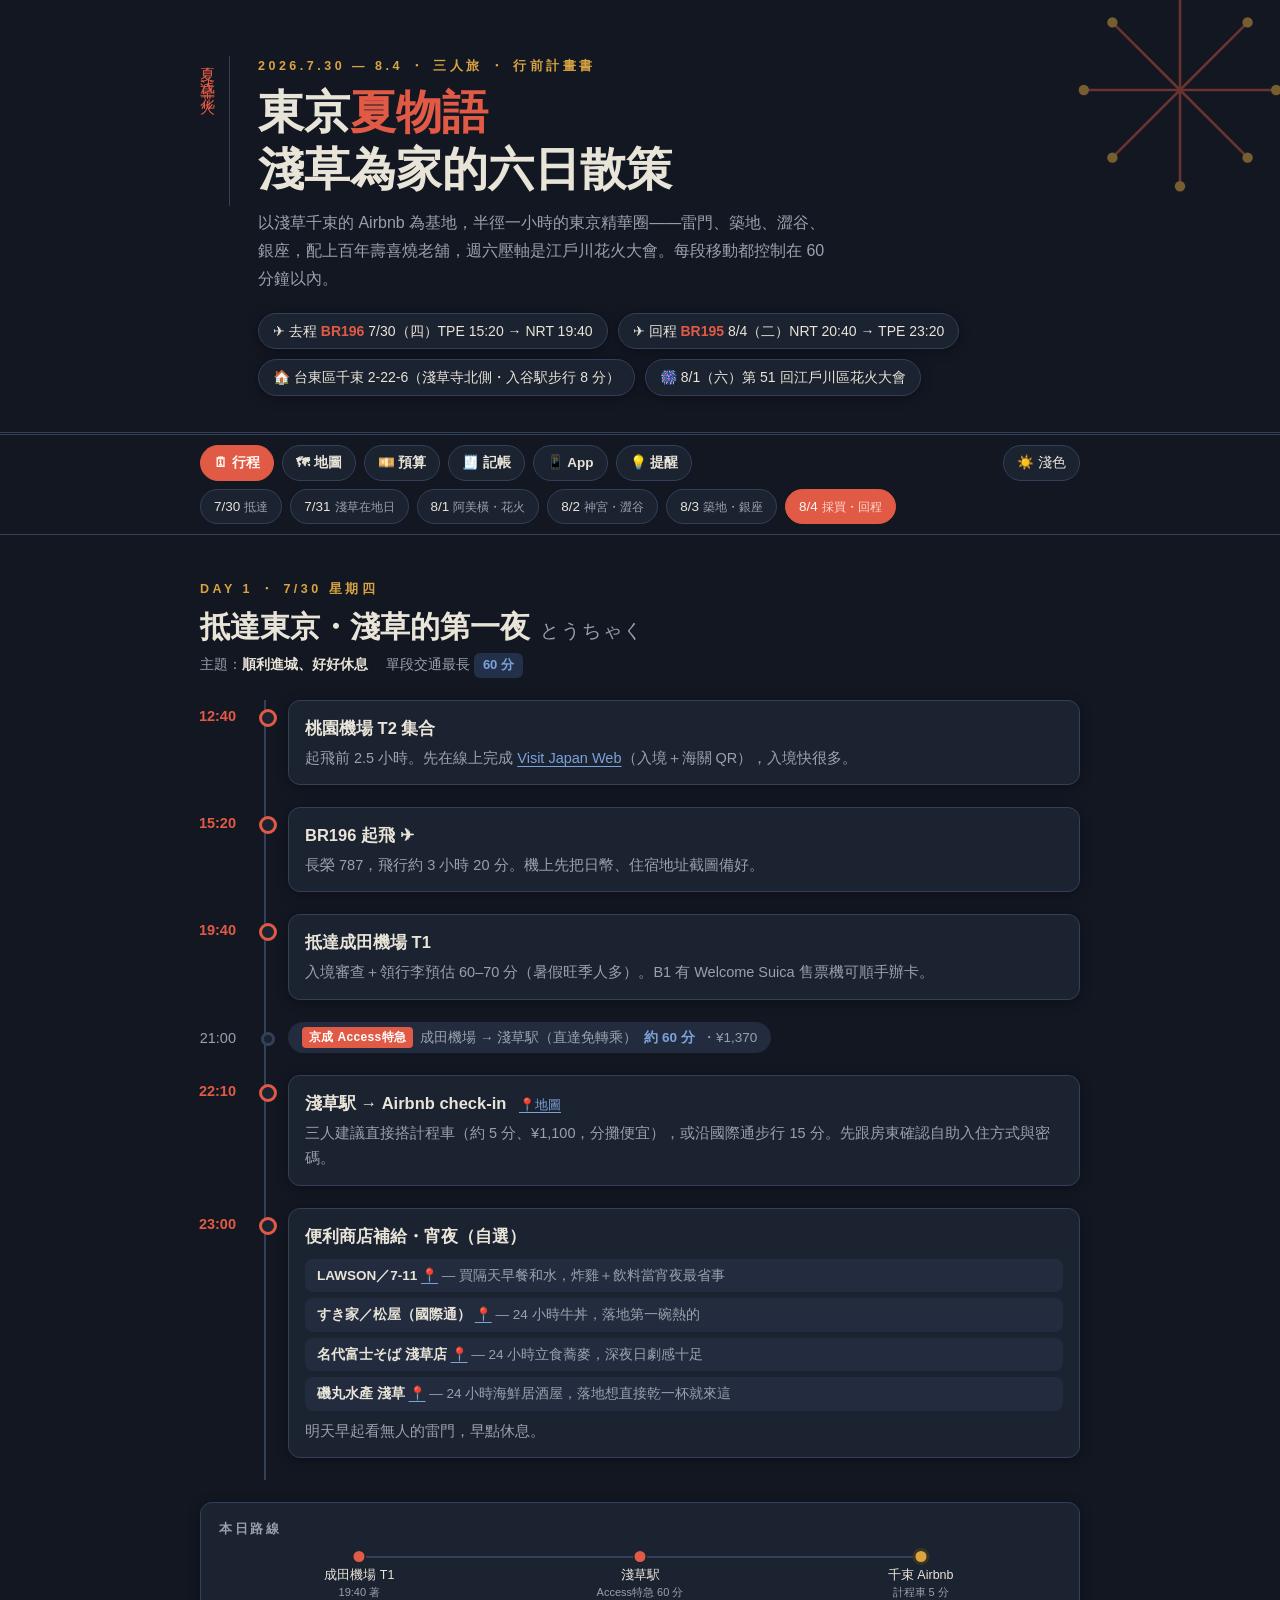
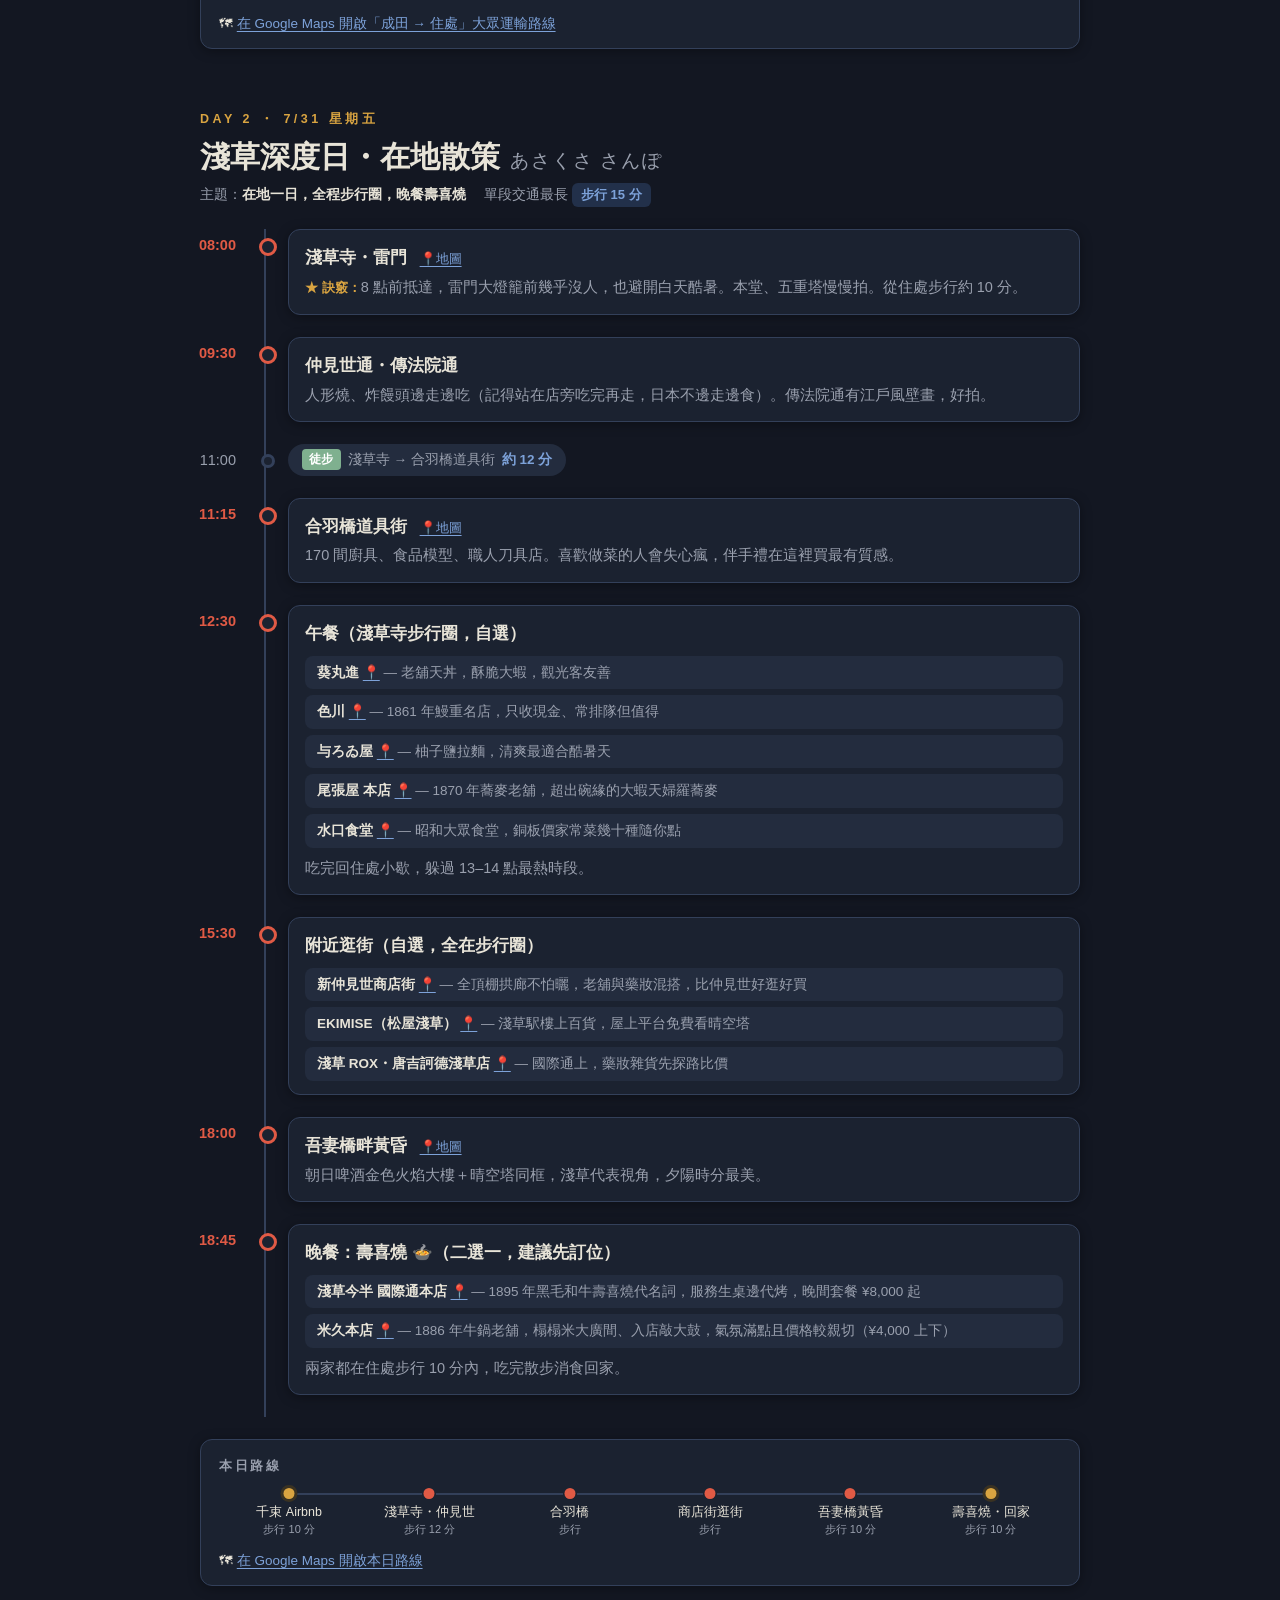
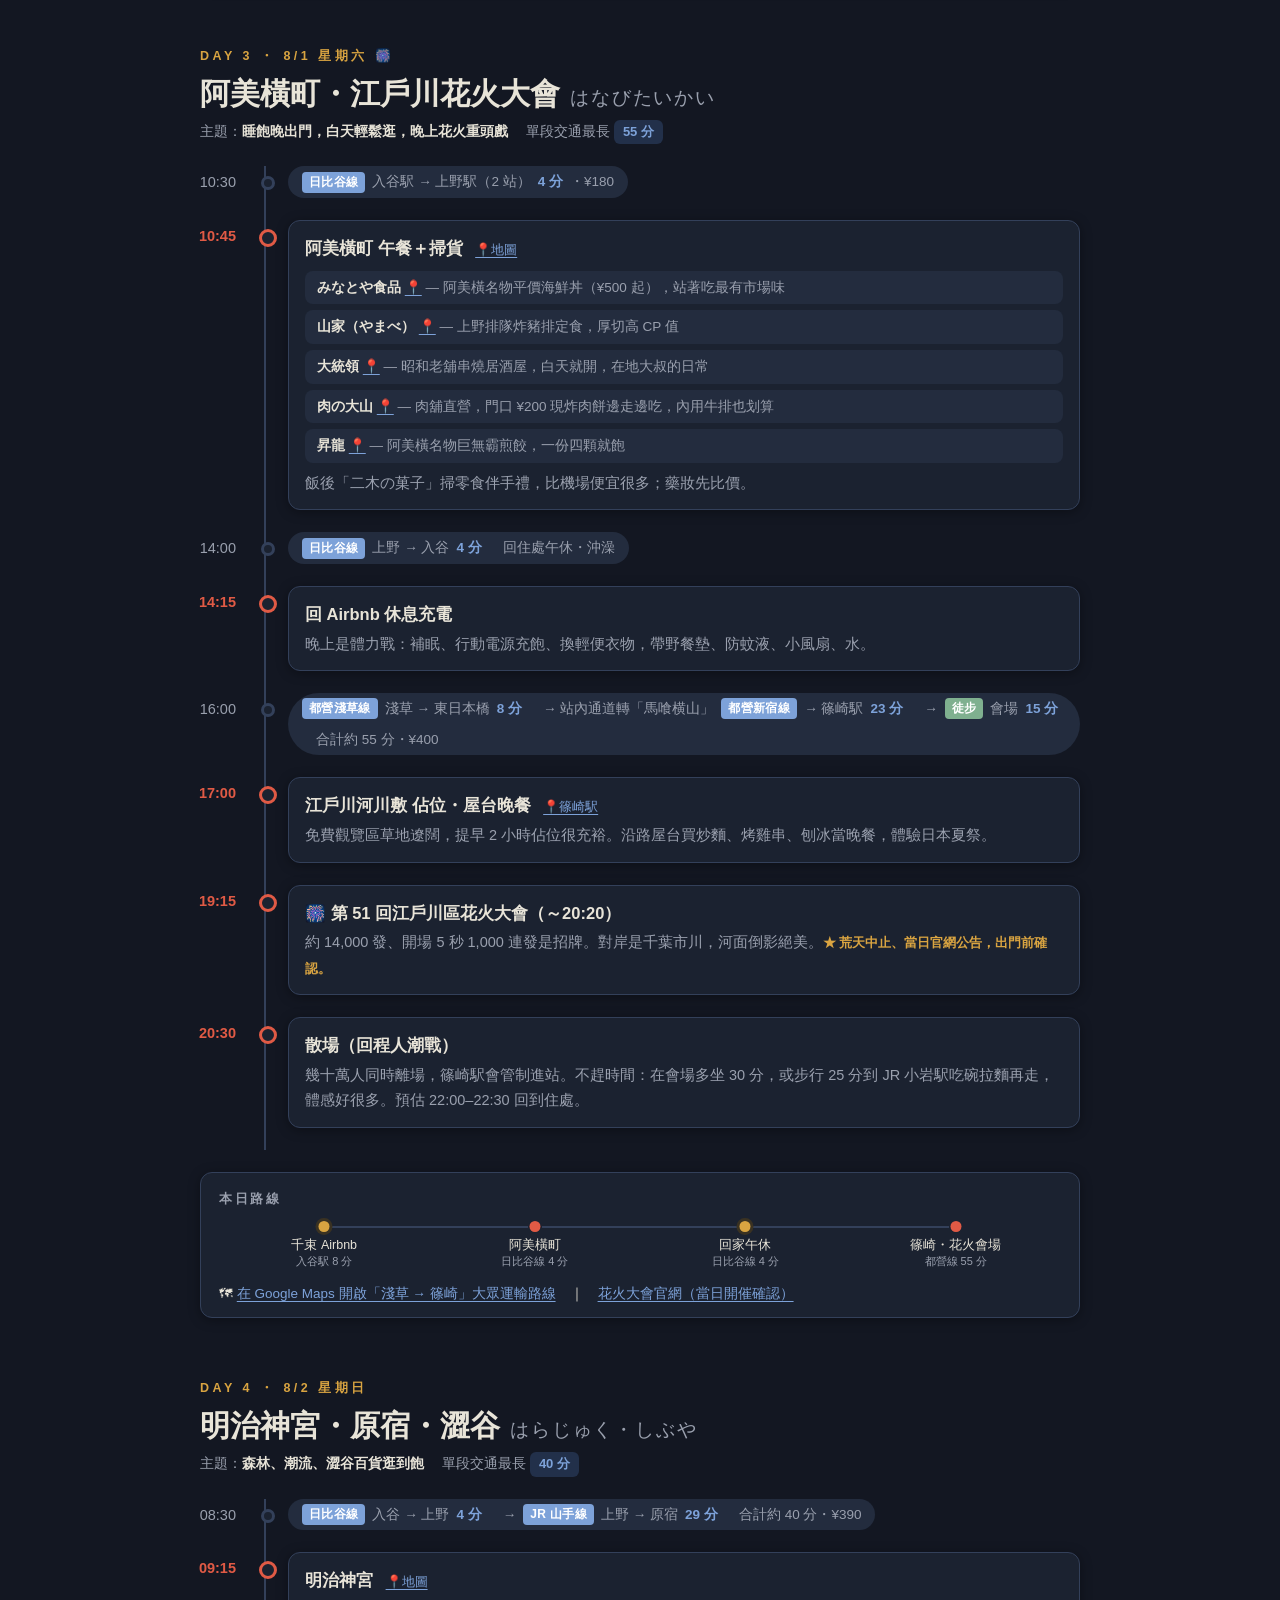
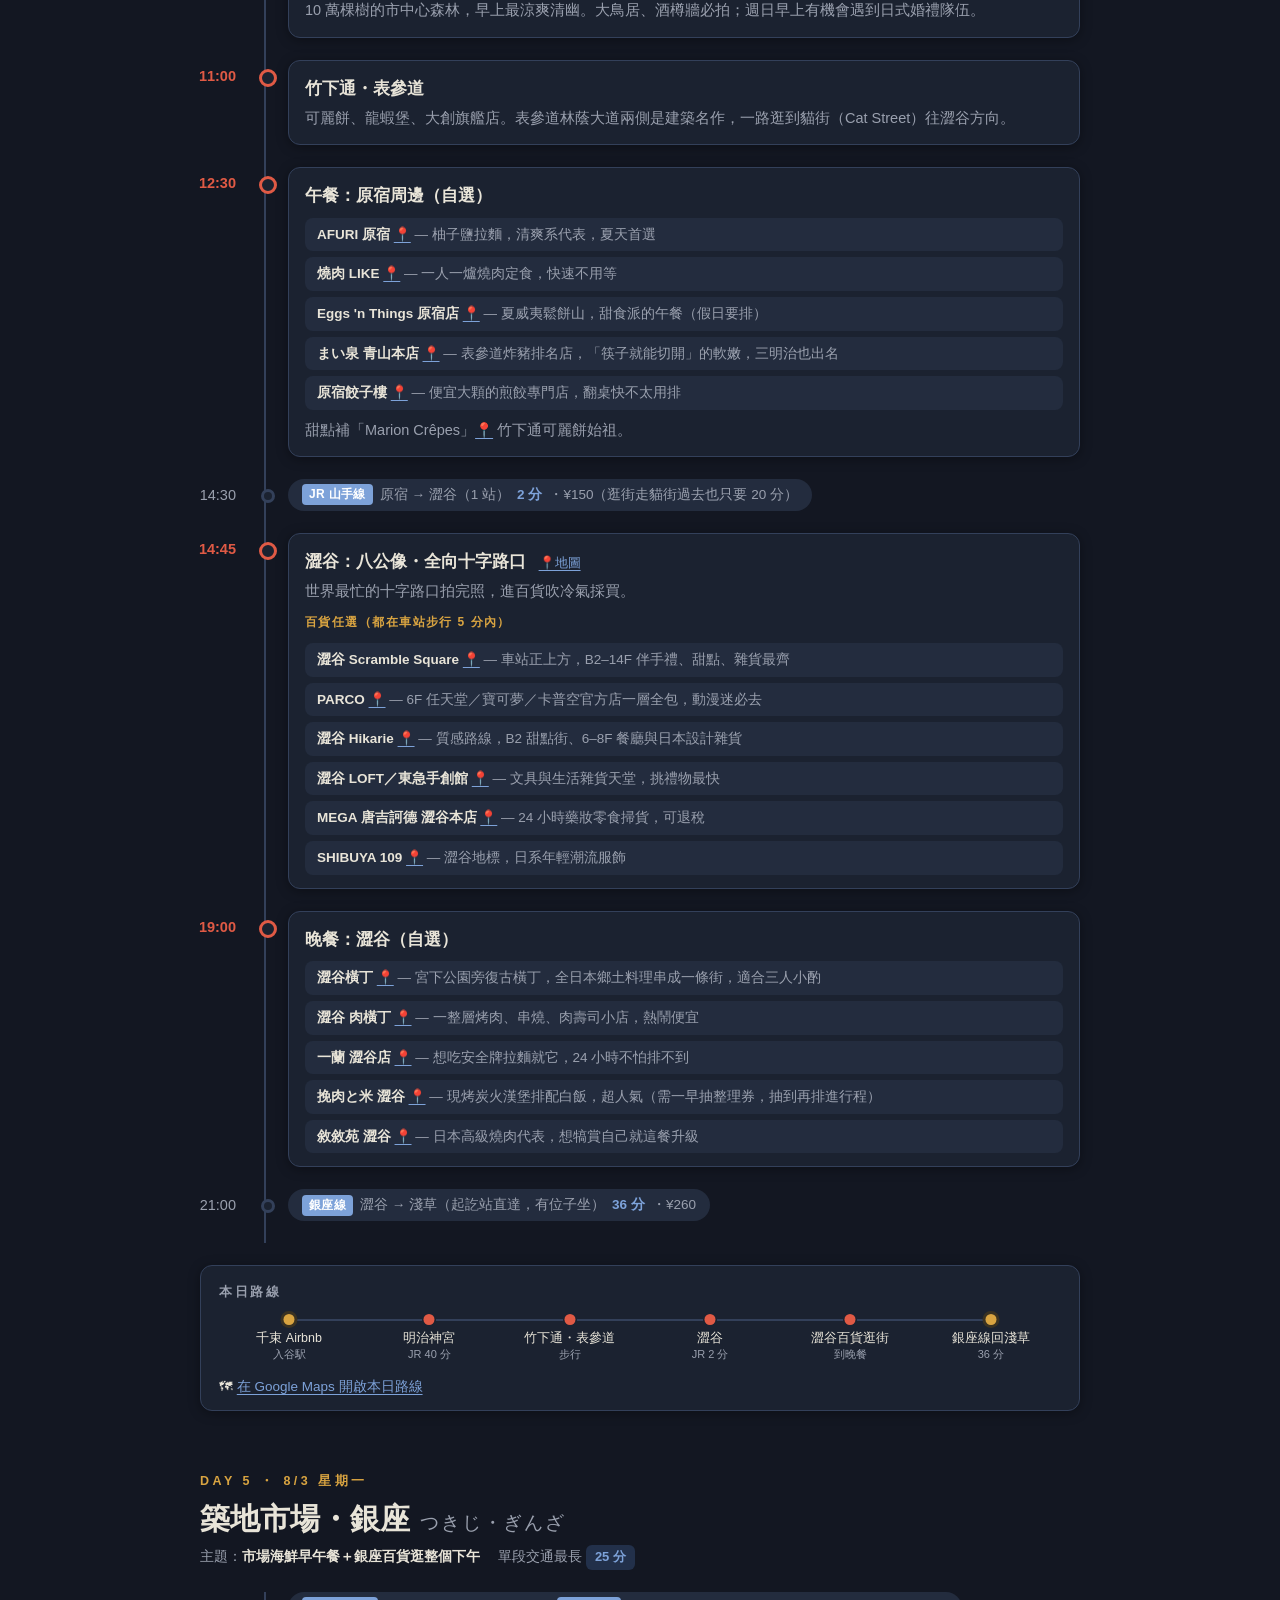
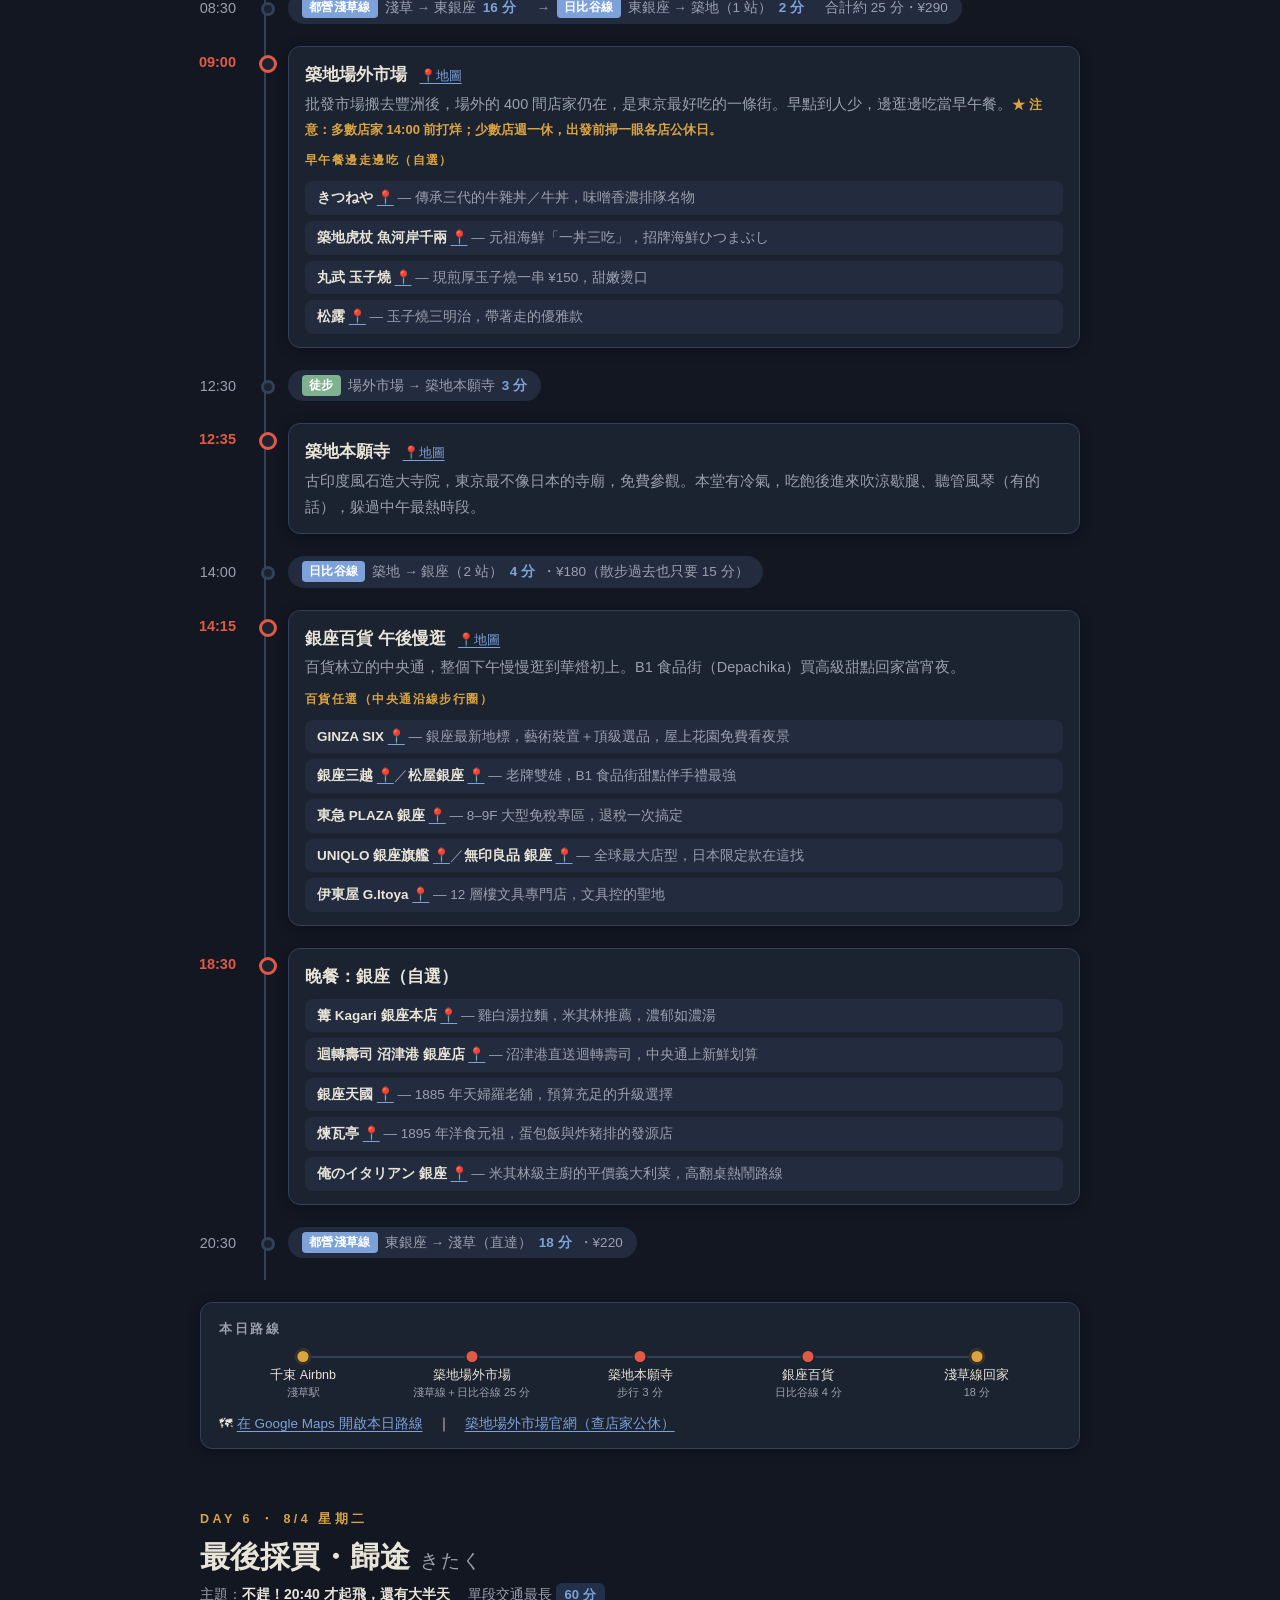
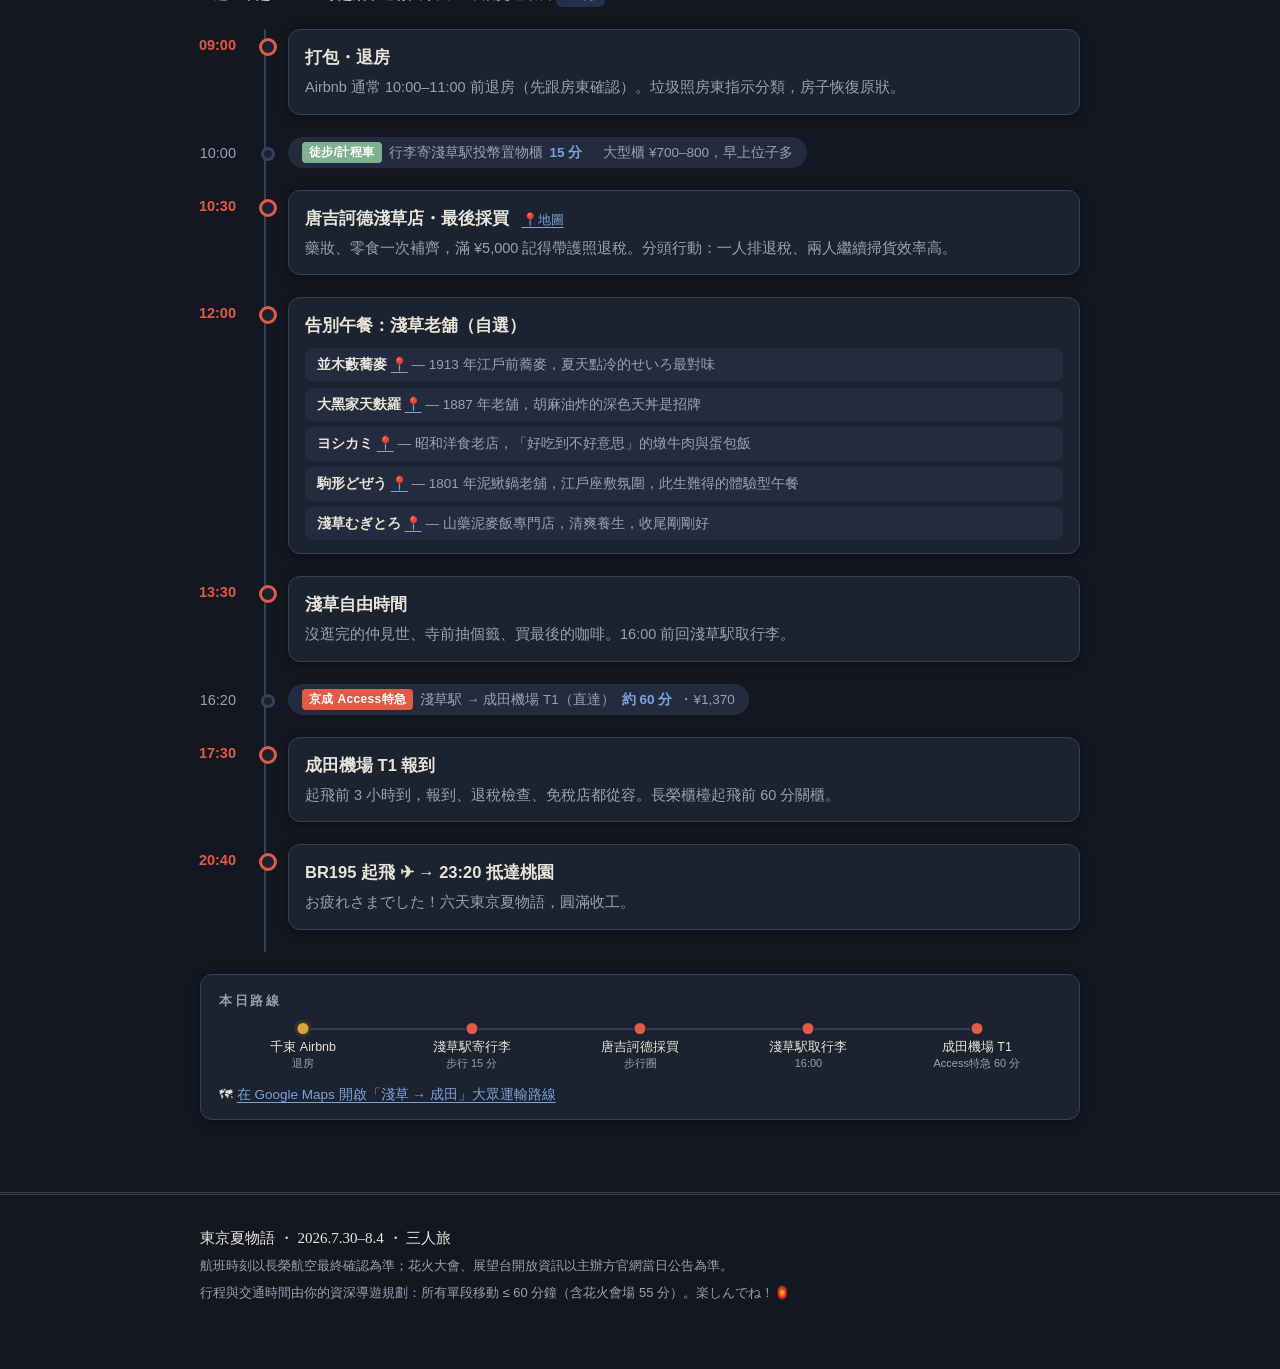
==== commit ff1aec88: "Add apps.html: recommended Japan travel apps with links and blurbs; App button in nav on all pages" ====
--- a/index.html
+++ b/index.html
@@ -38,7 +38,7 @@
 </header>
 
 <nav class="daynav" aria-label="頁面導覽">
-  <div class="wrap"><a href="index.html" class="pagelink now">🗓 行程</a><a href="map.html" class="pagelink">🗺 地圖</a><a href="budget.html" class="pagelink">💴 預算</a><a href="ledger.html" class="pagelink">🧾 記帳</a><a href="tips.html" class="pagelink">💡 提醒</a><button type="button" id="themeBtn" class="thbtn" aria-label="切換深淺色主題">☀️ 淺色</button></div>
+  <div class="wrap"><a href="index.html" class="pagelink now">🗓 行程</a><a href="map.html" class="pagelink">🗺 地圖</a><a href="budget.html" class="pagelink">💴 預算</a><a href="ledger.html" class="pagelink">🧾 記帳</a><a href="apps.html" class="pagelink">📱 App</a><a href="tips.html" class="pagelink">💡 提醒</a><button type="button" id="themeBtn" class="thbtn" aria-label="切換深淺色主題">☀️ 淺色</button></div>
   <div class="wrap dayrow"><a href="#d1">7/30<span>抵達</span></a><a href="#d2">7/31<span>淺草在地日</span></a><a href="#d3">8/1<span>阿美橫・花火</span></a><a href="#d4">8/2<span>神宮・澀谷</span></a><a href="#d5">8/3<span>築地・銀座</span></a><a href="#d6">8/4<span>採買・回程</span></a></div>
 </nav>
 
--- a/style.css
+++ b/style.css
@@ -247,3 +247,14 @@
 /* ---------- multi-page nav ---------- */
 .daynav .pagelink{font-weight:700}
 .daynav .dayrow{margin-top:8px}
+
+/* ---------- apps page ---------- */
+.app-tag{font-size:12px; color:var(--gold); font-weight:700; letter-spacing:.12em; margin:0 0 6px}
+.tip .app-tag + p{margin-top:0}
+.applinks{display:flex; flex-wrap:wrap; gap:8px; margin-top:10px}
+.applinks a{
+  font-size:13px; text-decoration:none; color:var(--ink);
+  border:1px solid var(--line); border-radius:999px; padding:3px 13px;
+  background:var(--surface2); font-weight:700;
+}
+.applinks a:hover{border-color:var(--shu); color:var(--shu)}
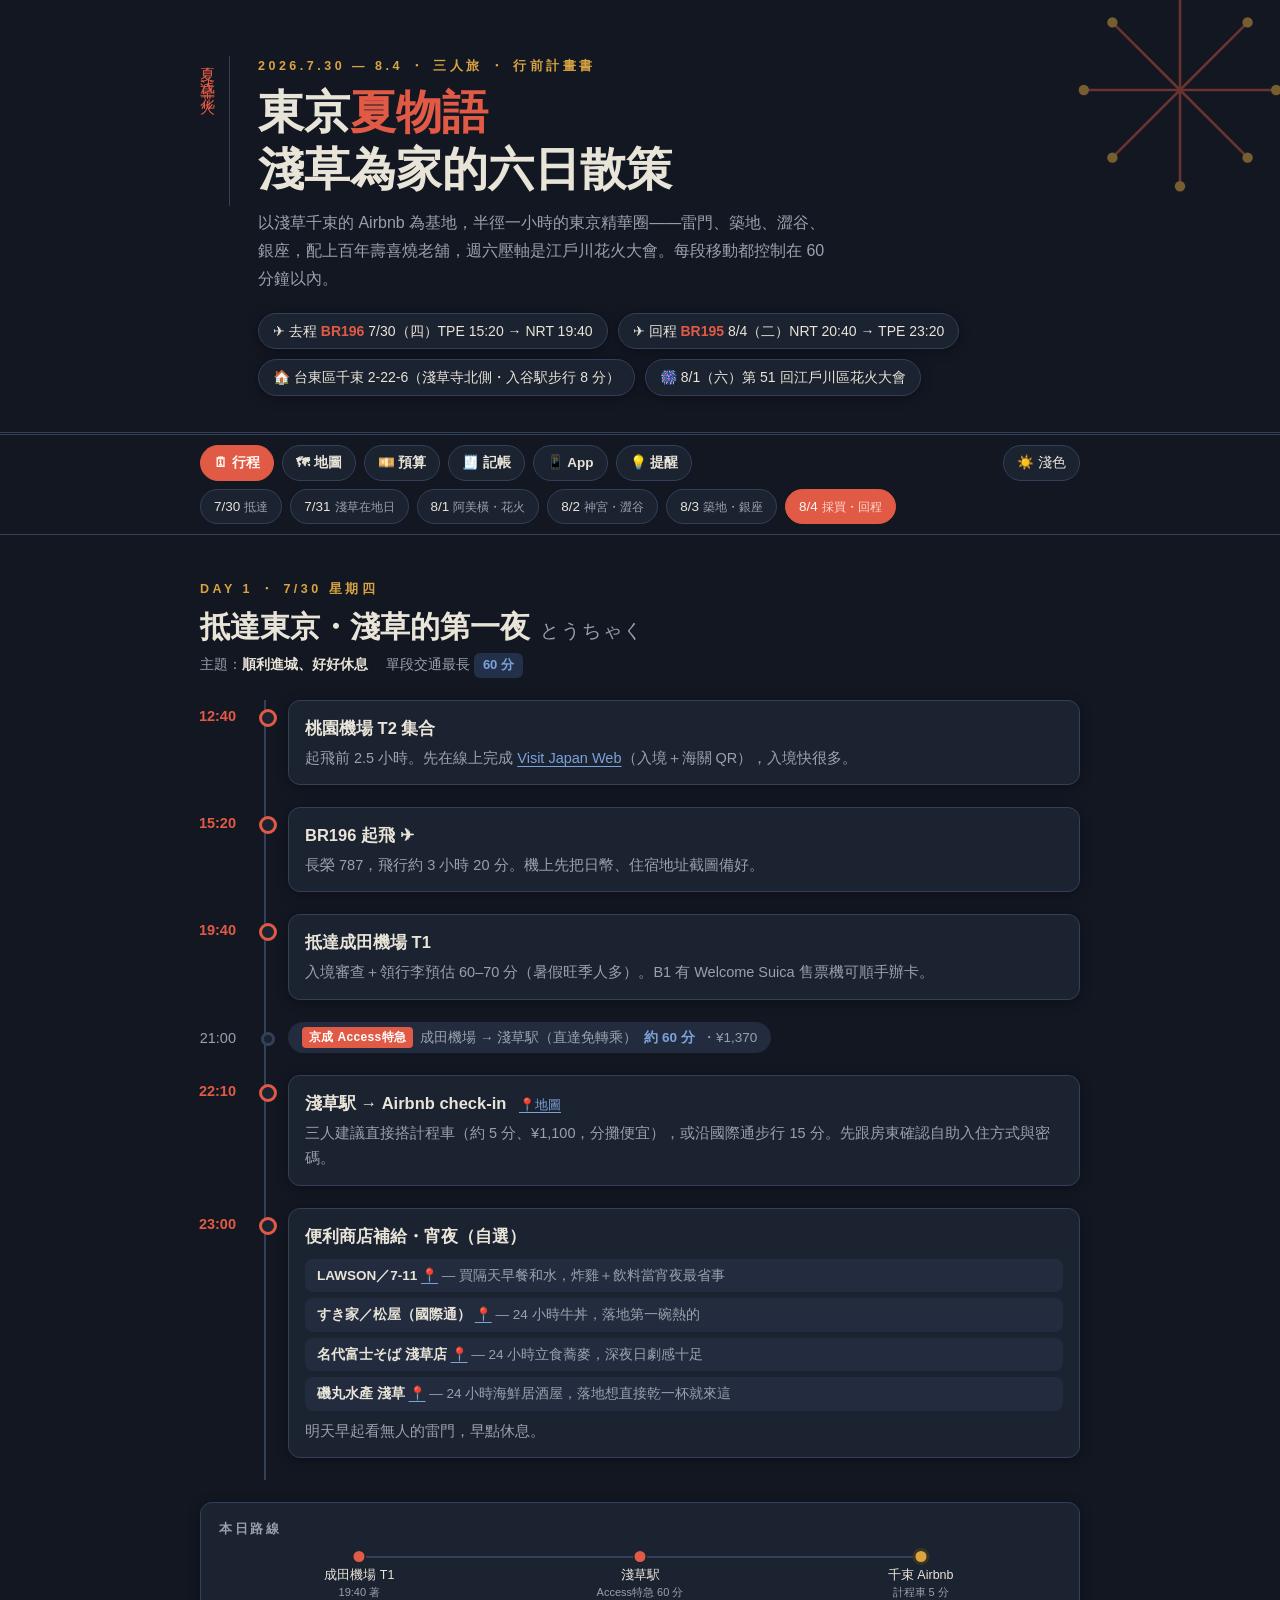
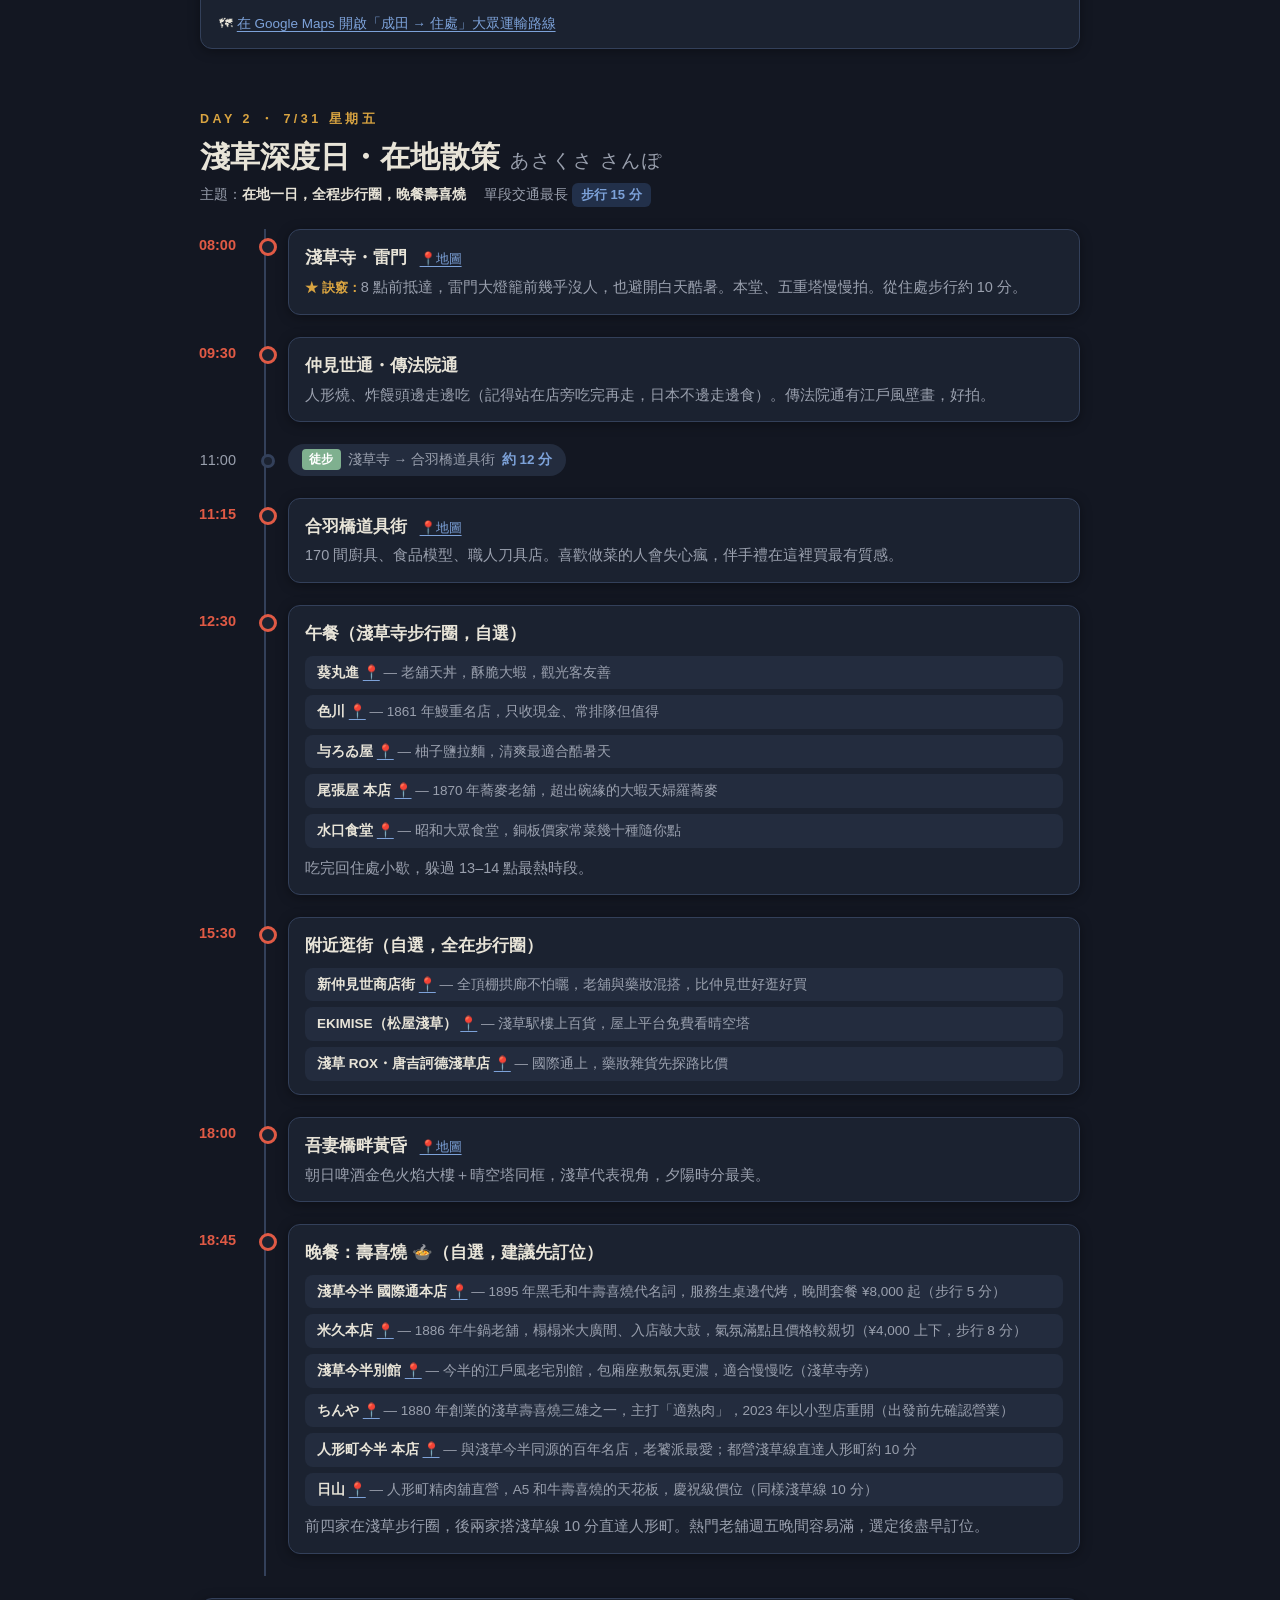
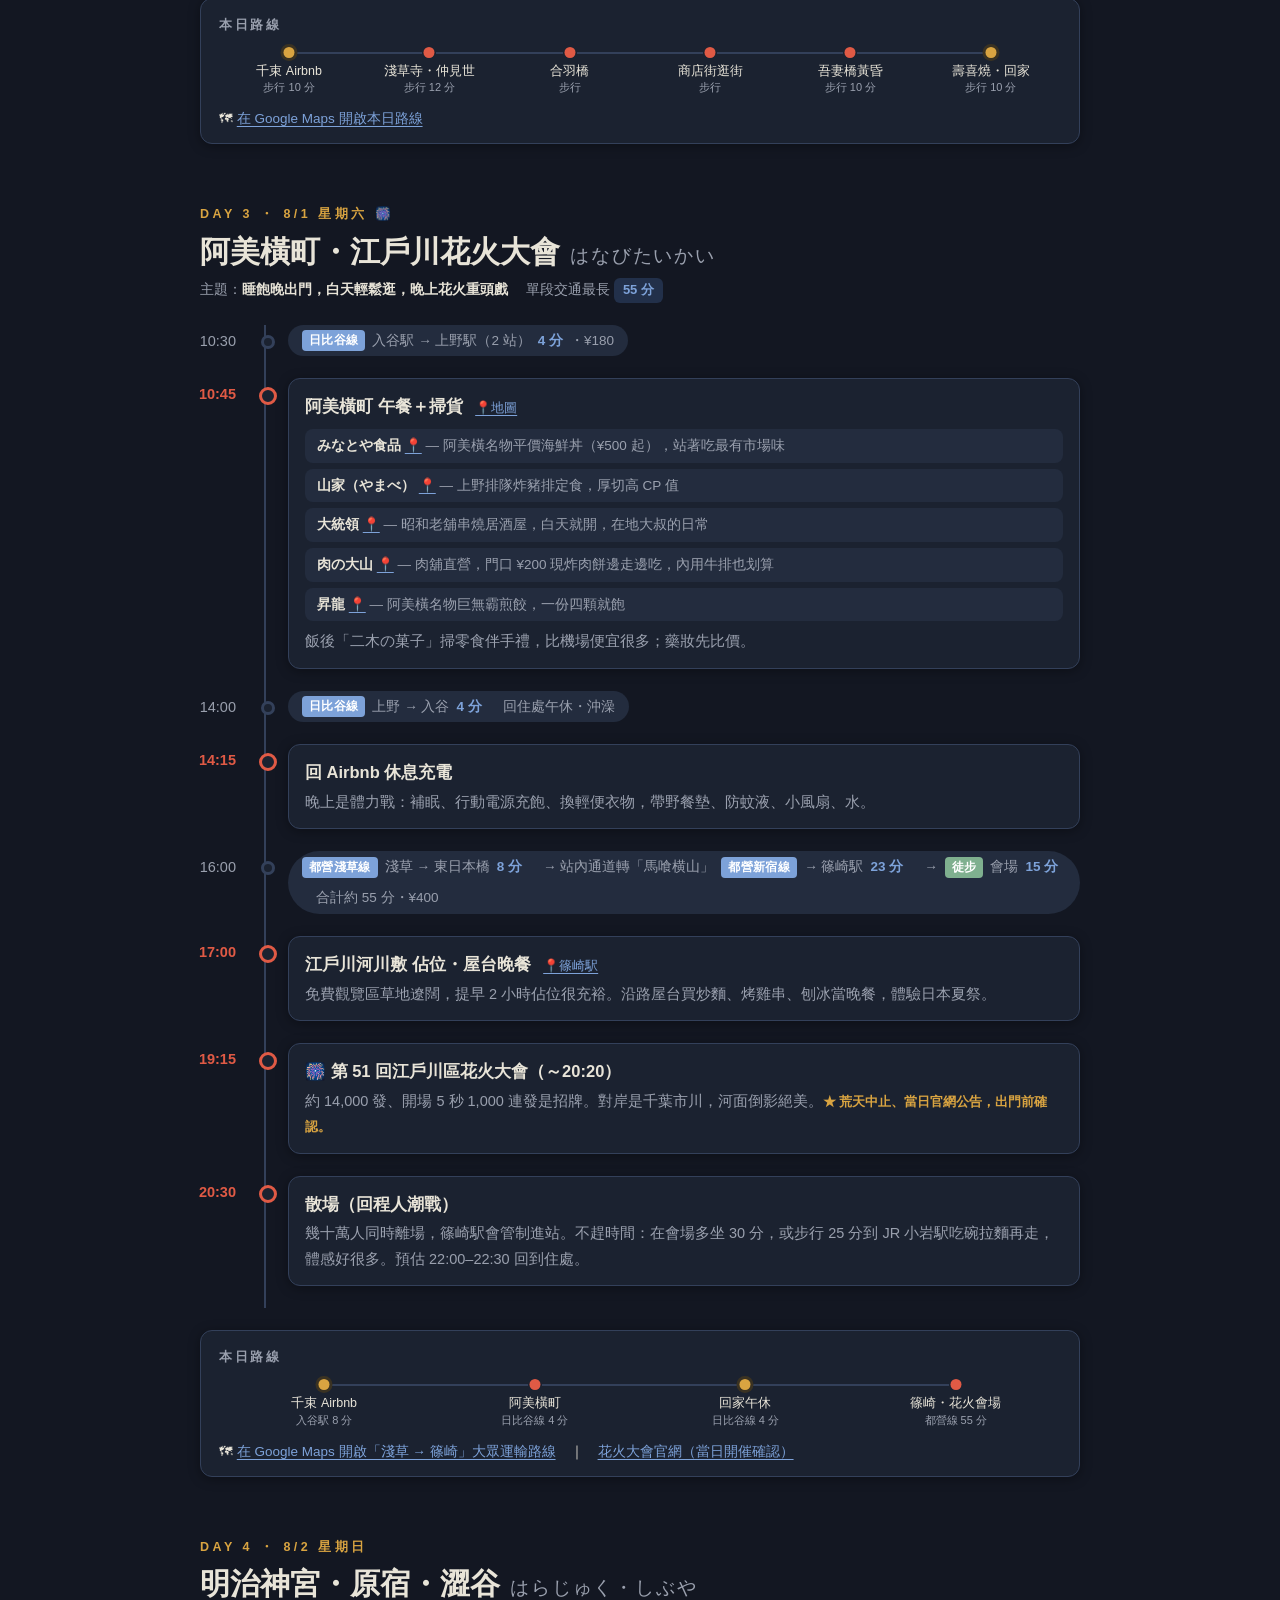
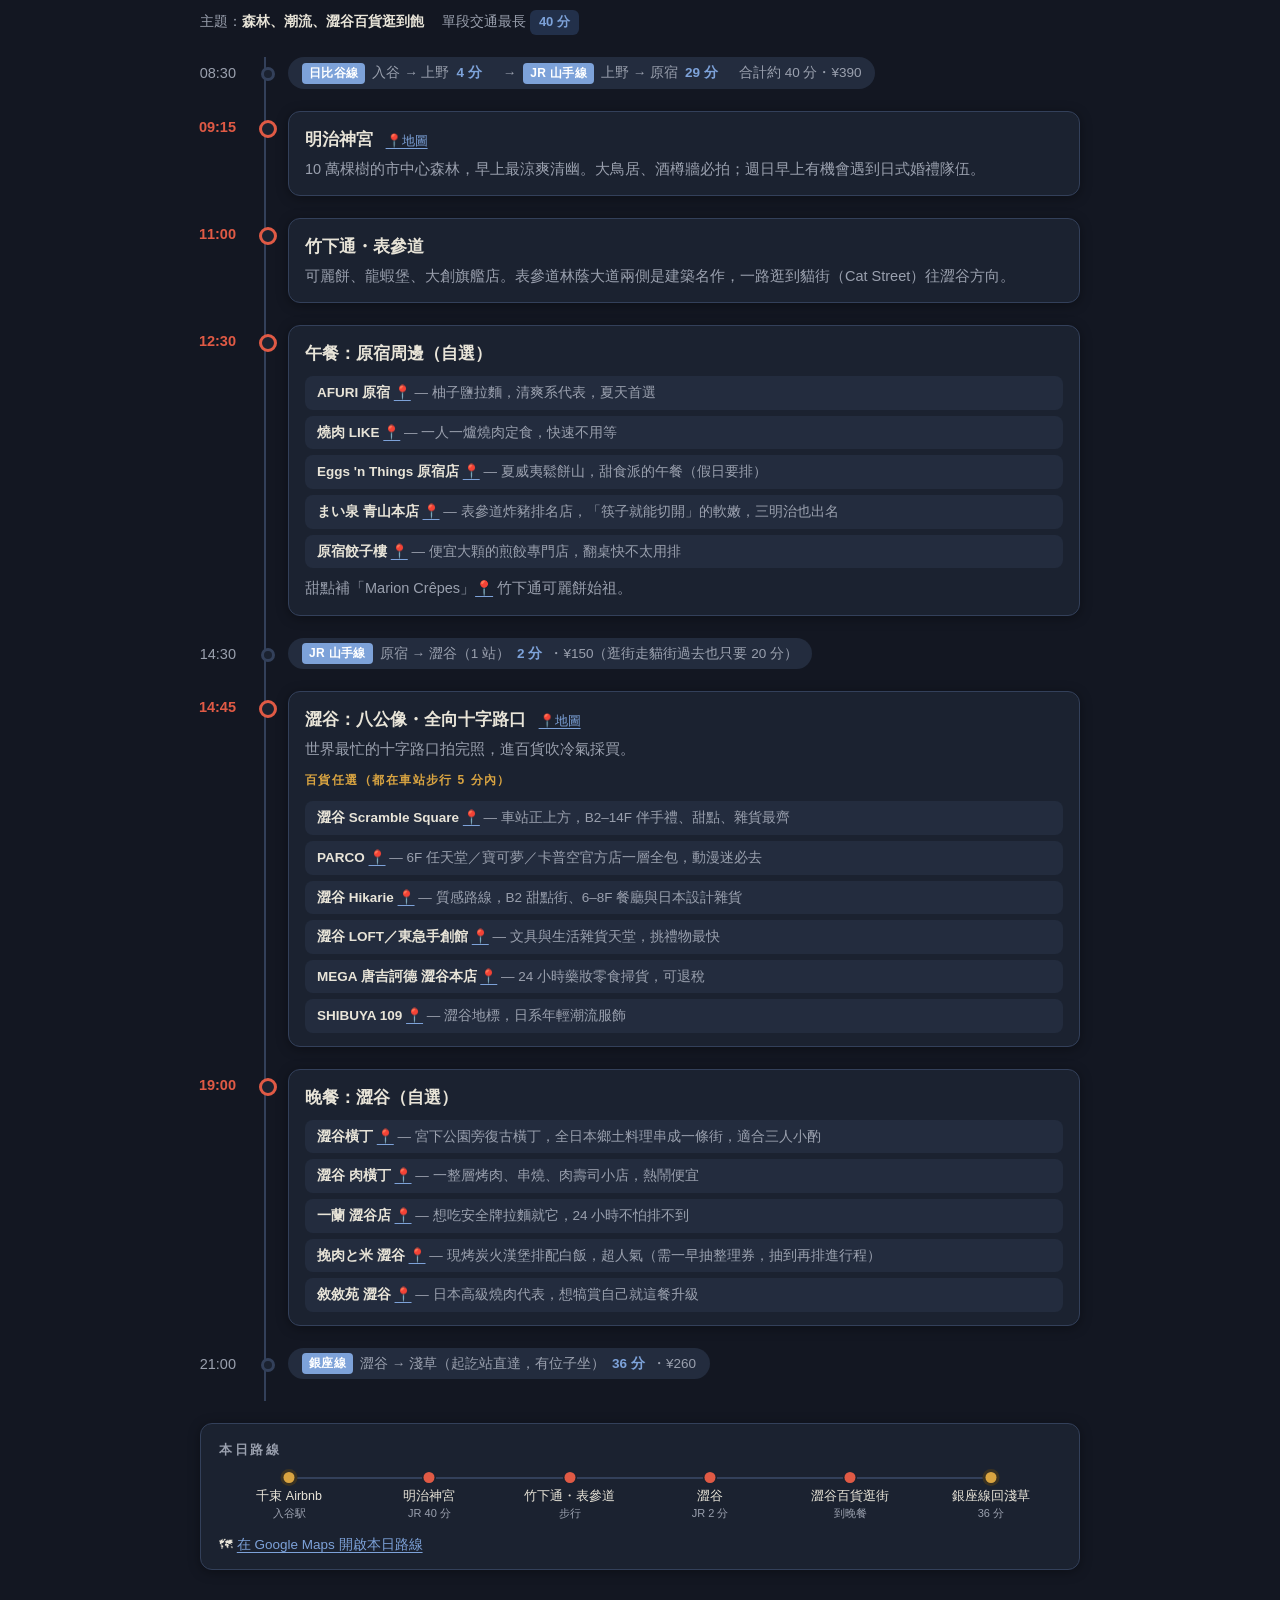
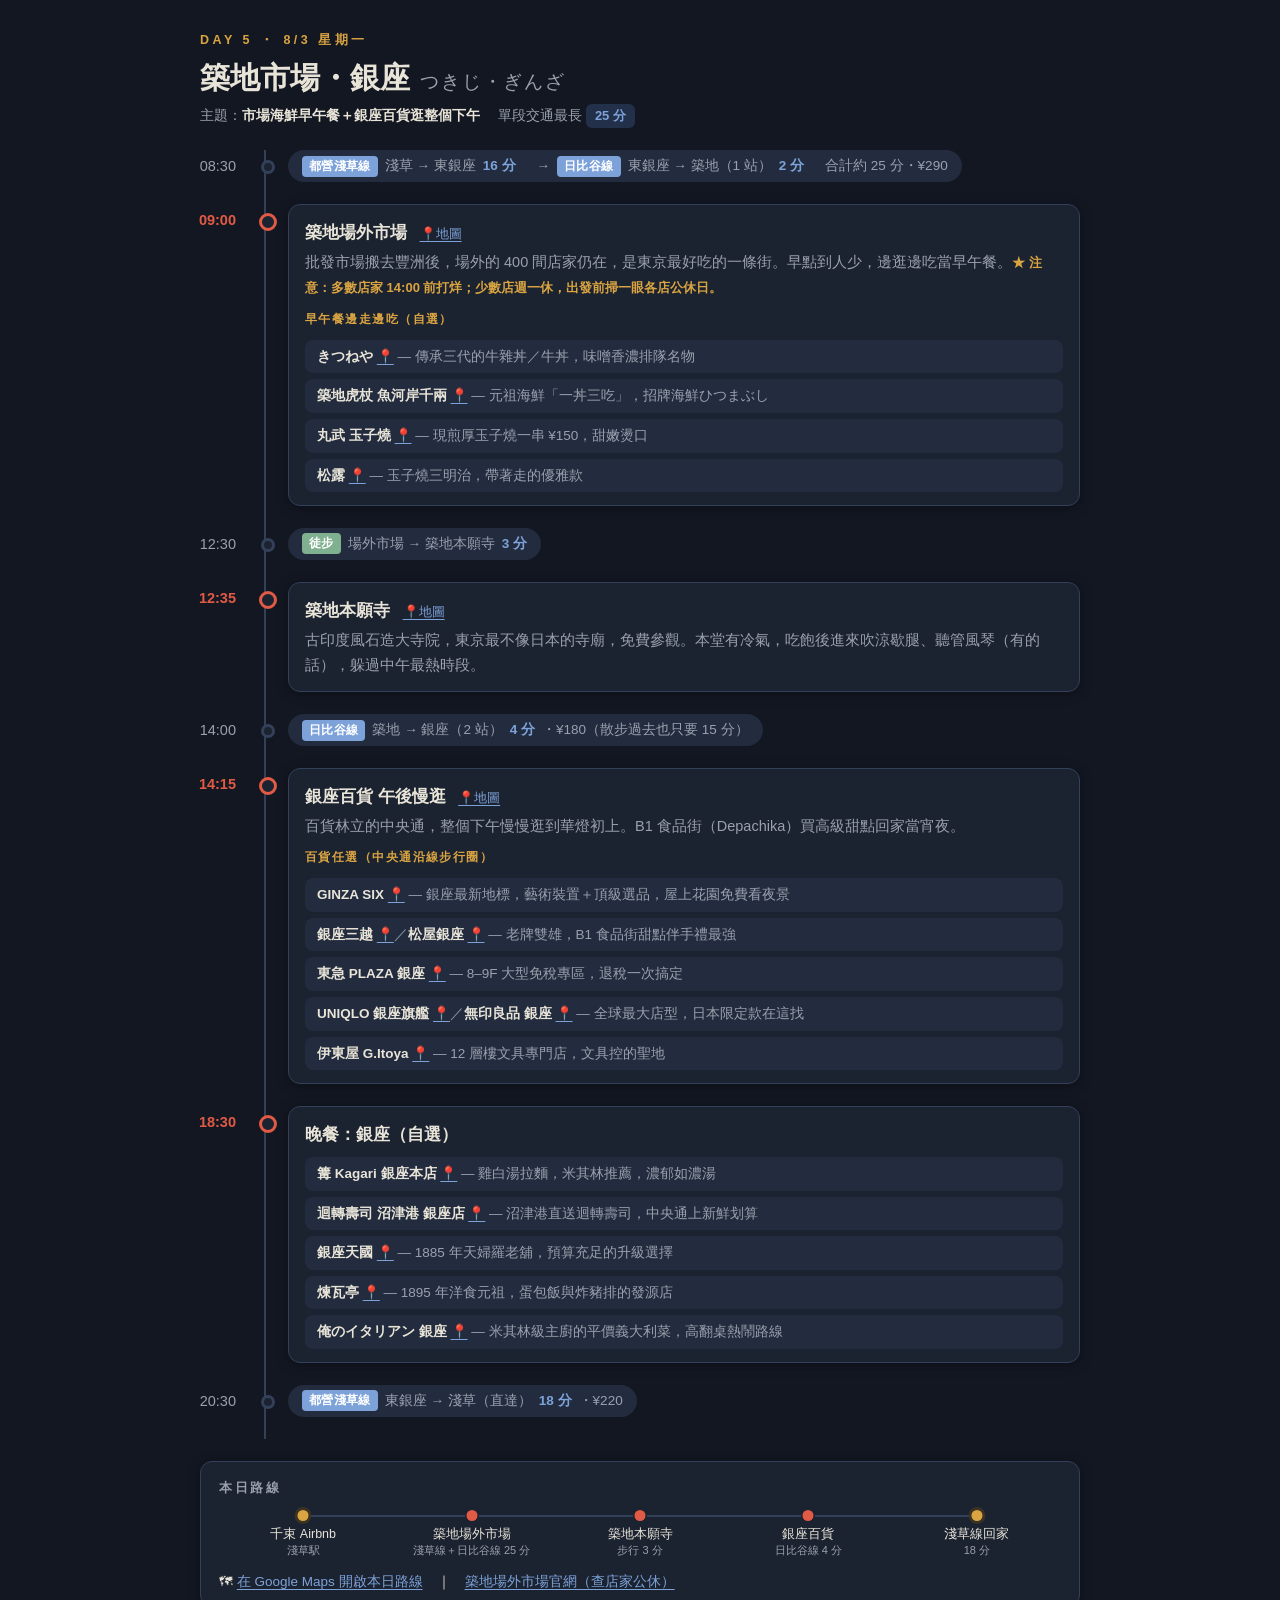
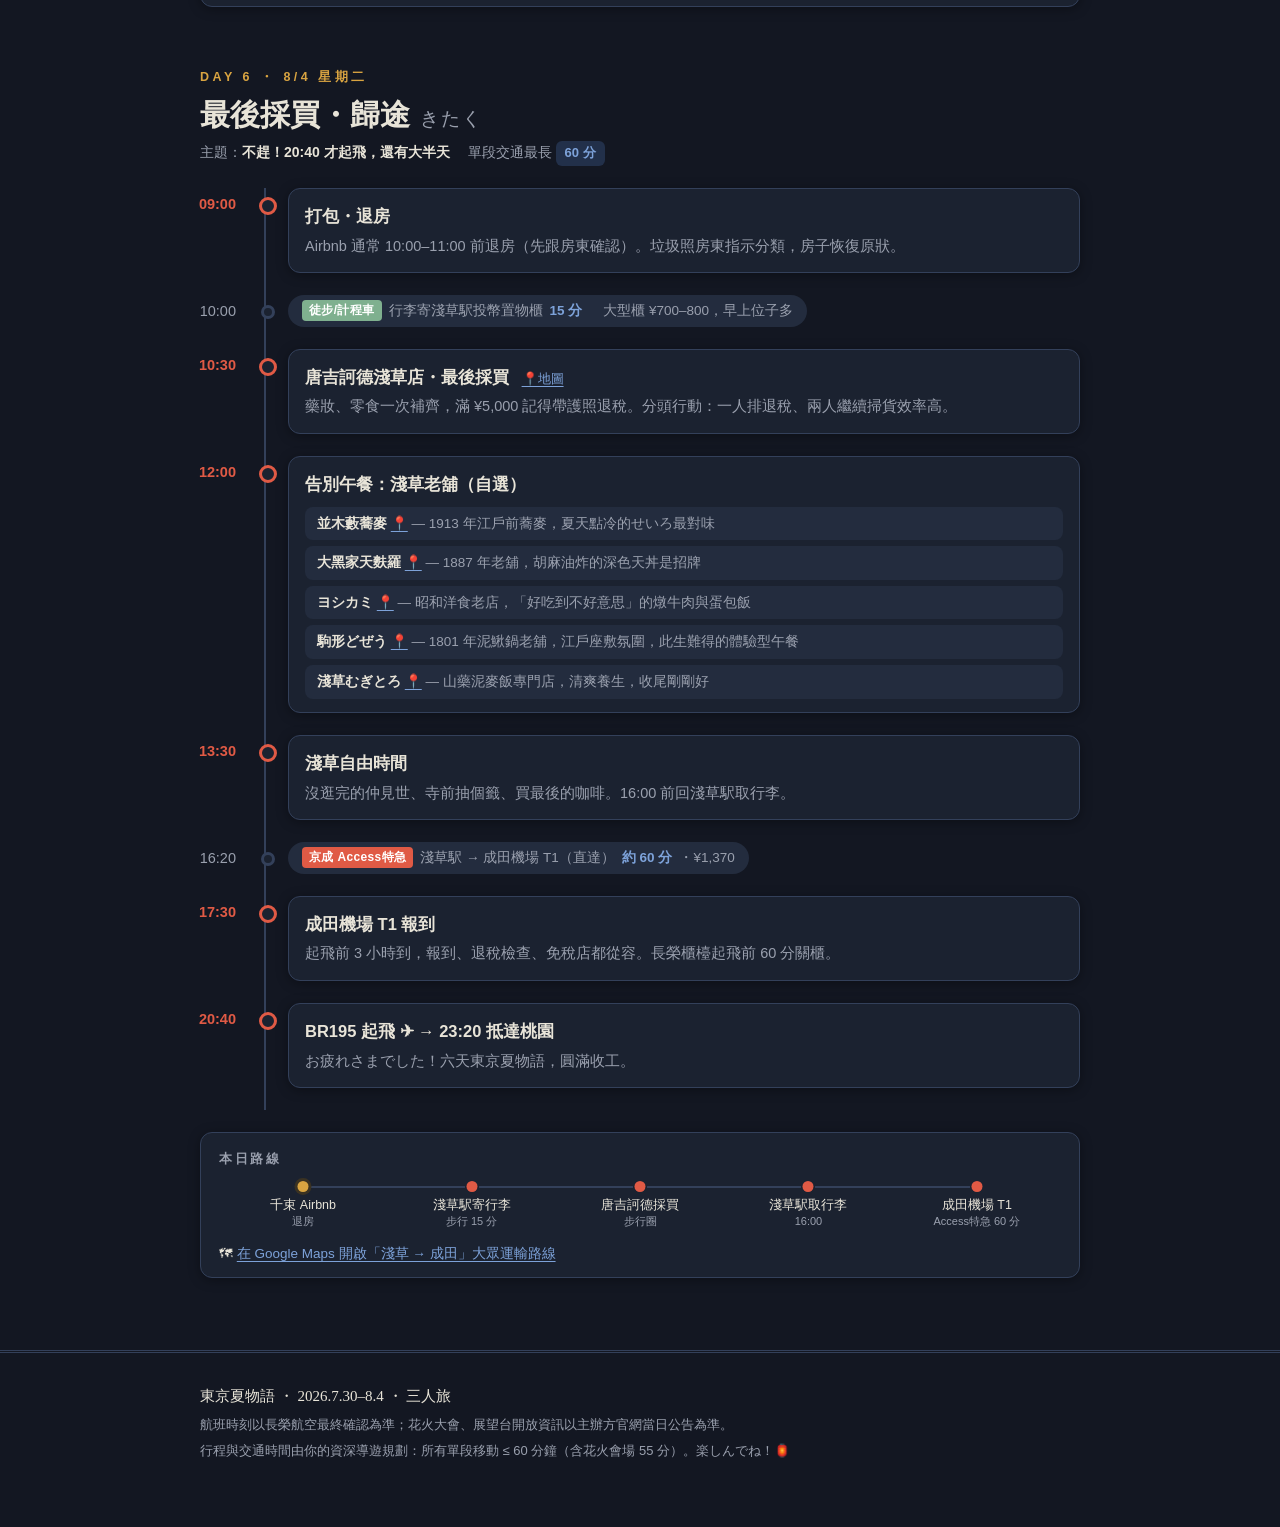
==== commit ab9fb30a: "Expand sukiyaki dinner options to 6 restaurants" ====
--- a/index.html
+++ b/index.html
@@ -99,12 +99,16 @@
         <li><b>淺草 ROX・唐吉訶德淺草店</b> <a class="pin" href="https://www.google.com/maps/search/?api=1&amp;query=%E6%B5%85%E8%8D%89ROX" rel="noopener">📍</a> — 國際通上，藥妝雜貨先探路比價</li>
       </ul></div></li>
     <li><span class="t">18:00</span><div class="stop"><h3>吾妻橋畔黃昏 <a class="pin" href="https://www.google.com/maps/search/?api=1&amp;query=%E5%90%BE%E5%A6%BB%E6%A9%8B" rel="noopener">📍地圖</a></h3><p>朝日啤酒金色火焰大樓＋晴空塔同框，淺草代表視角，夕陽時分最美。</p></div></li>
-    <li><span class="t">18:45</span><div class="stop"><h3>晚餐：壽喜燒 🍲（二選一，建議先訂位）</h3>
-      <ul class="opts">
-        <li><b>淺草今半 國際通本店</b> <a class="pin" href="https://www.google.com/maps/search/?api=1&amp;query=%E6%B5%85%E8%8D%89%E4%BB%8A%E5%8D%8A+%E5%9B%BD%E9%9A%9B%E9%80%9A%E3%82%8A%E6%9C%AC%E5%BA%97" rel="noopener">📍</a> — 1895 年黑毛和牛壽喜燒代名詞，服務生桌邊代烤，晚間套餐 ¥8,000 起</li>
-        <li><b>米久本店</b> <a class="pin" href="https://www.google.com/maps/search/?api=1&amp;query=%E7%B1%B3%E4%B9%85%E6%9C%AC%E5%BA%97" rel="noopener">📍</a> — 1886 年牛鍋老舖，榻榻米大廣間、入店敲大鼓，氣氛滿點且價格較親切（¥4,000 上下）</li>
-      </ul>
-      <p style="margin-top:8px">兩家都在住處步行 10 分內，吃完散步消食回家。</p></div></li>
+    <li><span class="t">18:45</span><div class="stop"><h3>晚餐：壽喜燒 🍲（自選，建議先訂位）</h3>
+      <ul class="opts">
+        <li><b>淺草今半 國際通本店</b> <a class="pin" href="https://www.google.com/maps/search/?api=1&amp;query=%E6%B5%85%E8%8D%89%E4%BB%8A%E5%8D%8A+%E5%9B%BD%E9%9A%9B%E9%80%9A%E3%82%8A%E6%9C%AC%E5%BA%97" rel="noopener">📍</a> — 1895 年黑毛和牛壽喜燒代名詞，服務生桌邊代烤，晚間套餐 ¥8,000 起（步行 5 分）</li>
+        <li><b>米久本店</b> <a class="pin" href="https://www.google.com/maps/search/?api=1&amp;query=%E7%B1%B3%E4%B9%85%E6%9C%AC%E5%BA%97" rel="noopener">📍</a> — 1886 年牛鍋老舖，榻榻米大廣間、入店敲大鼓，氣氛滿點且價格較親切（¥4,000 上下，步行 8 分）</li>
+        <li><b>淺草今半別館</b> <a class="pin" href="https://www.google.com/maps/search/?api=1&amp;query=%E6%B5%85%E8%8D%89%E4%BB%8A%E5%8D%8A%E5%88%A5%E9%A4%A8" rel="noopener">📍</a> — 今半的江戶風老宅別館，包廂座敷氣氛更濃，適合慢慢吃（淺草寺旁）</li>
+        <li><b>ちんや</b> <a class="pin" href="https://www.google.com/maps/search/?api=1&amp;query=%E3%81%A1%E3%82%93%E3%82%84+%E6%B5%85%E8%8D%89+%E3%81%99%E3%81%8D%E7%84%BC%E3%81%8D" rel="noopener">📍</a> — 1880 年創業的淺草壽喜燒三雄之一，主打「適熟肉」，2023 年以小型店重開（出發前先確認營業）</li>
+        <li><b>人形町今半 本店</b> <a class="pin" href="https://www.google.com/maps/search/?api=1&amp;query=%E4%BA%BA%E5%BD%A2%E7%94%BA%E4%BB%8A%E5%8D%8A+%E6%9C%AC%E5%BA%97" rel="noopener">📍</a> — 與淺草今半同源的百年名店，老饕派最愛；都營淺草線直達人形町約 10 分</li>
+        <li><b>日山</b> <a class="pin" href="https://www.google.com/maps/search/?api=1&amp;query=%E4%BA%BA%E5%BD%A2%E7%94%BA+%E6%97%A5%E5%B1%B1+%E3%81%99%E3%81%8D%E7%84%BC%E3%81%8D" rel="noopener">📍</a> — 人形町精肉舖直營，A5 和牛壽喜燒的天花板，慶祝級價位（同樣淺草線 10 分）</li>
+      </ul>
+      <p style="margin-top:8px">前四家在淺草步行圈，後兩家搭淺草線 10 分直達人形町。熱門老舖週五晚間容易滿，選定後盡早訂位。</p></div></li>
   </ul>
   <div class="route">
     <p class="rt-title">本日路線</p>
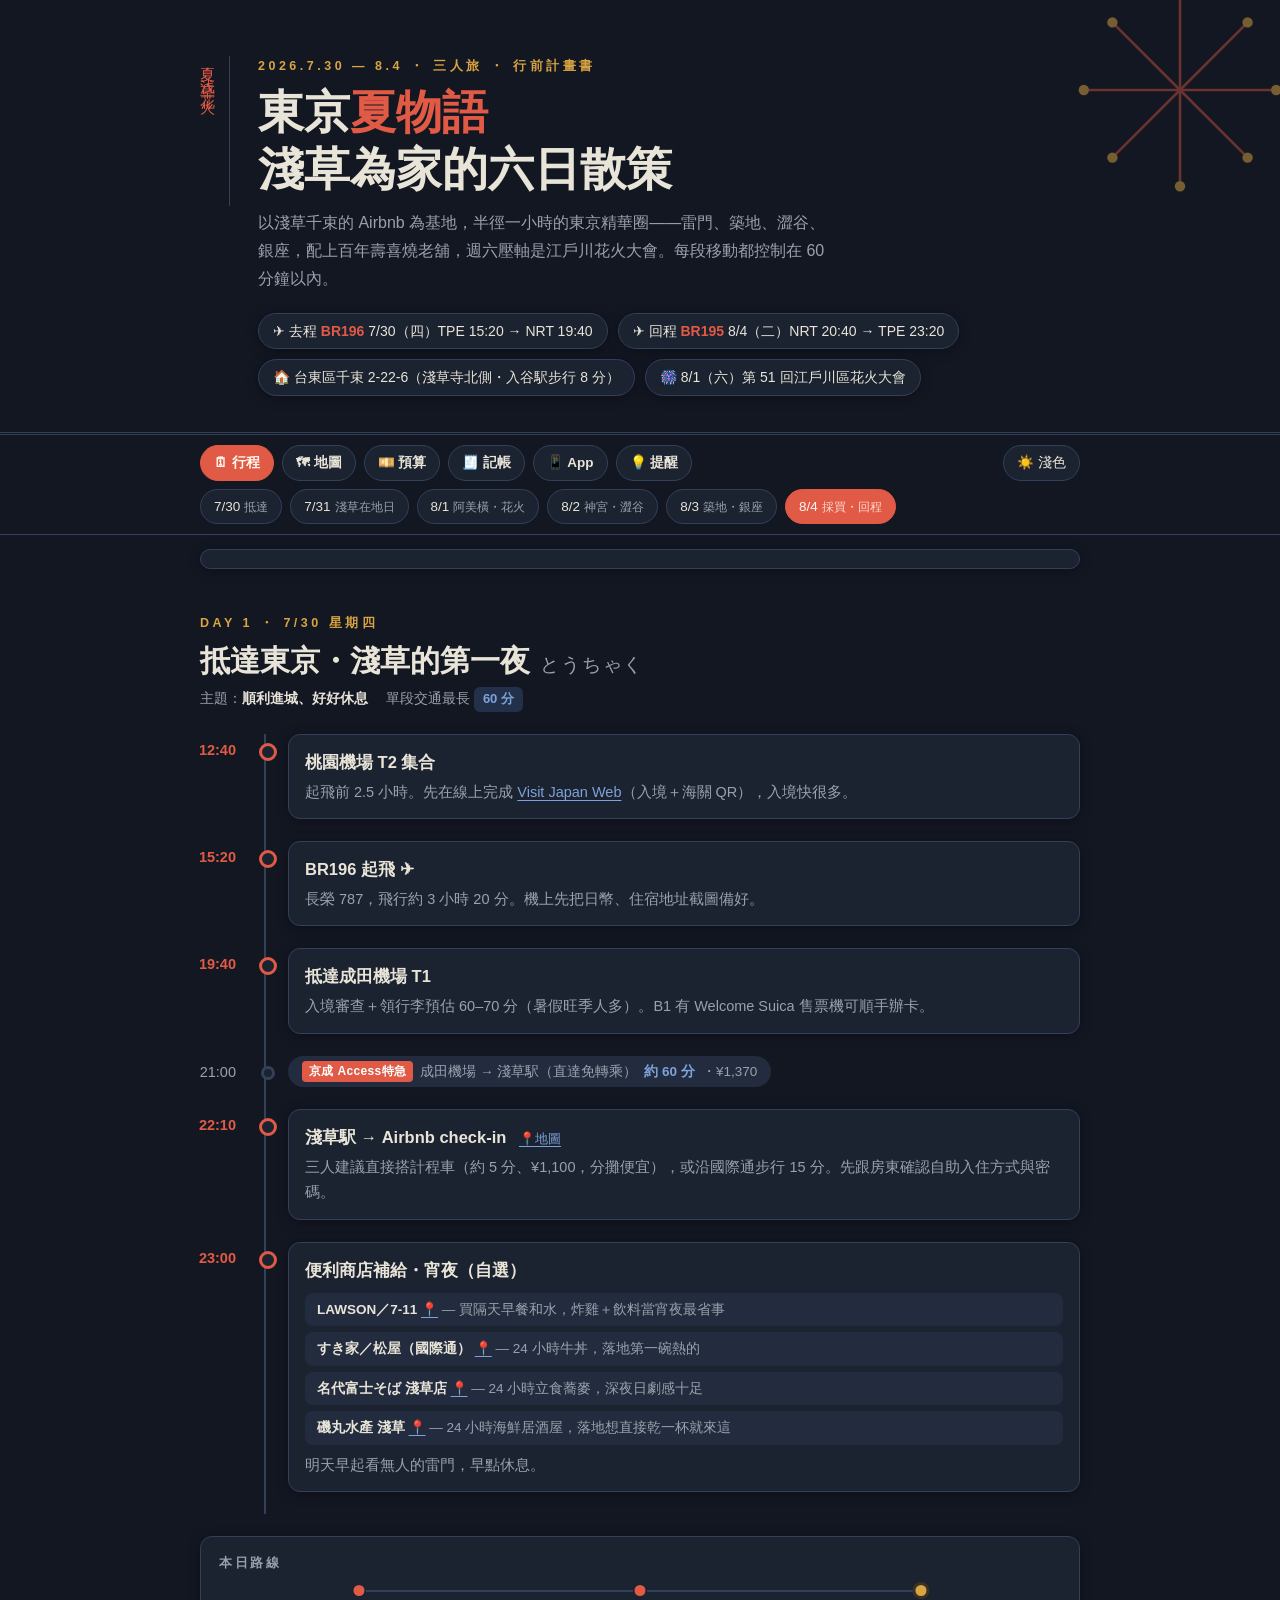
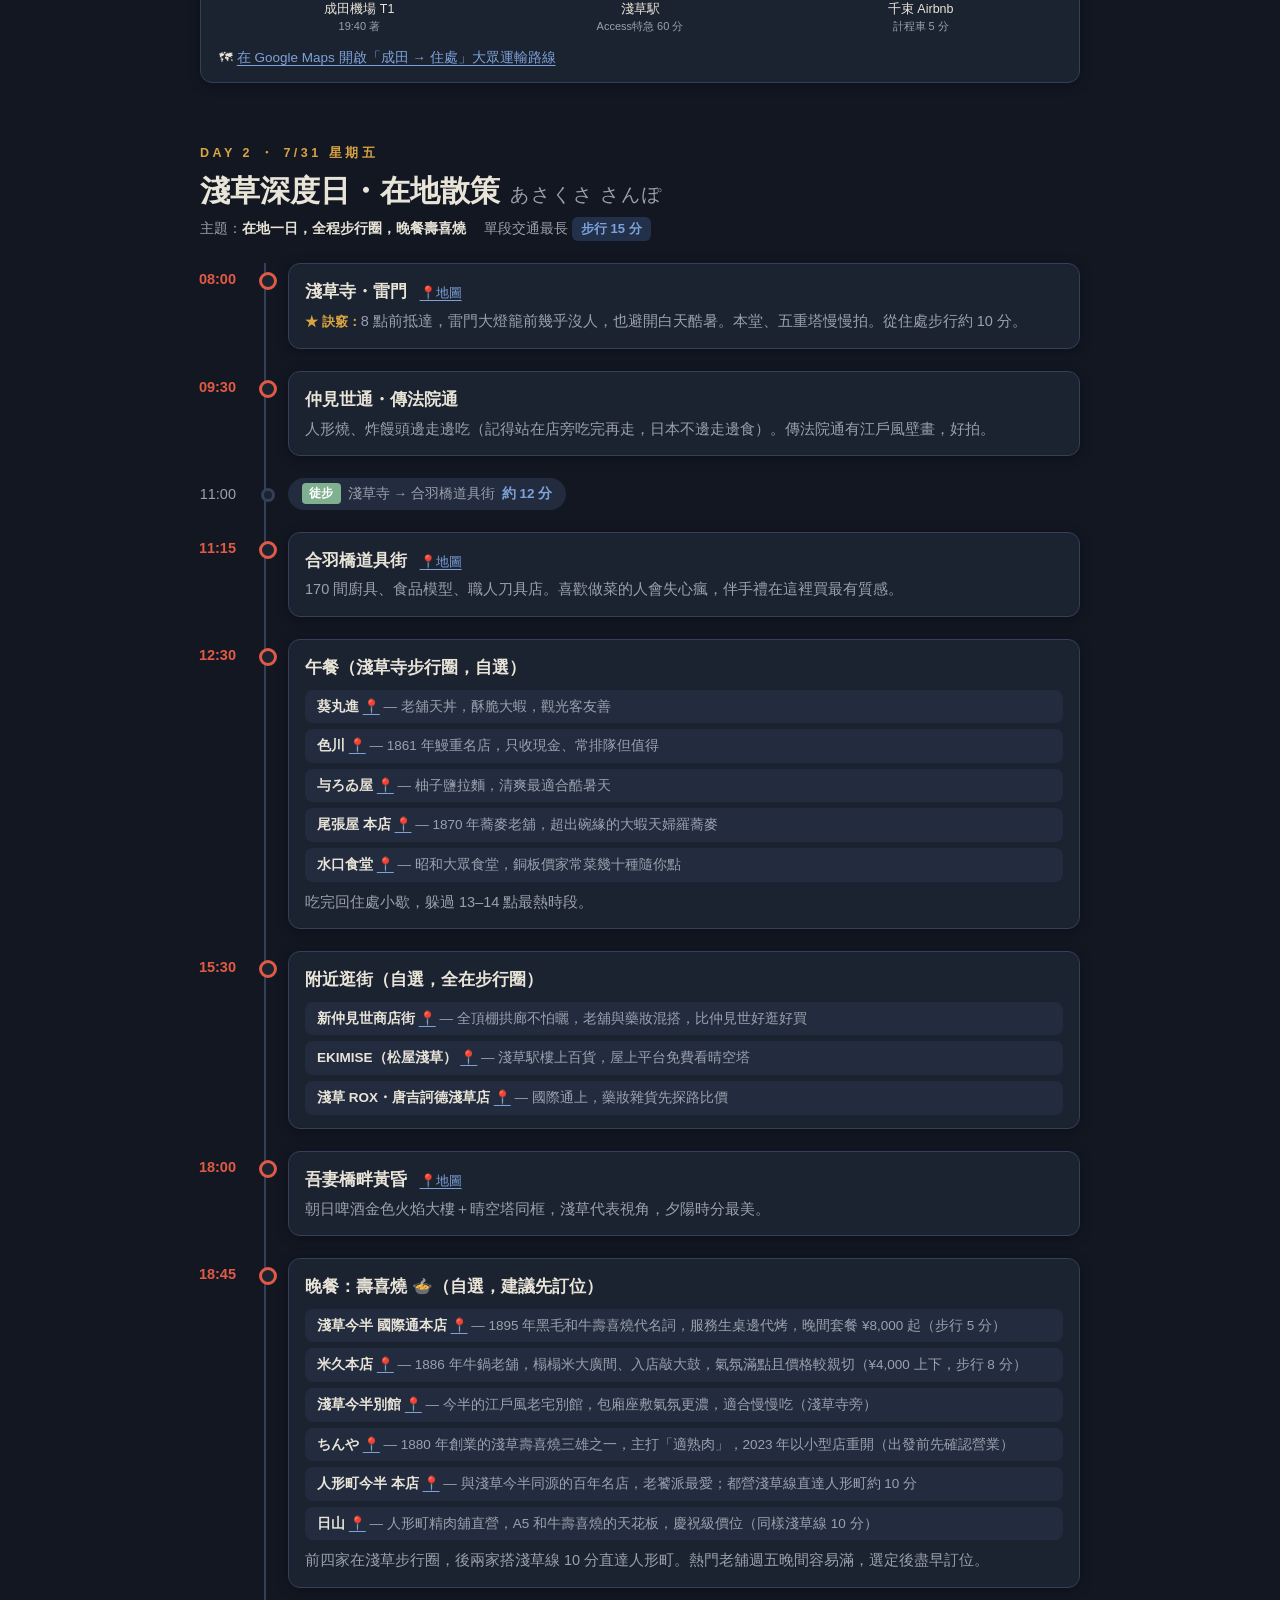
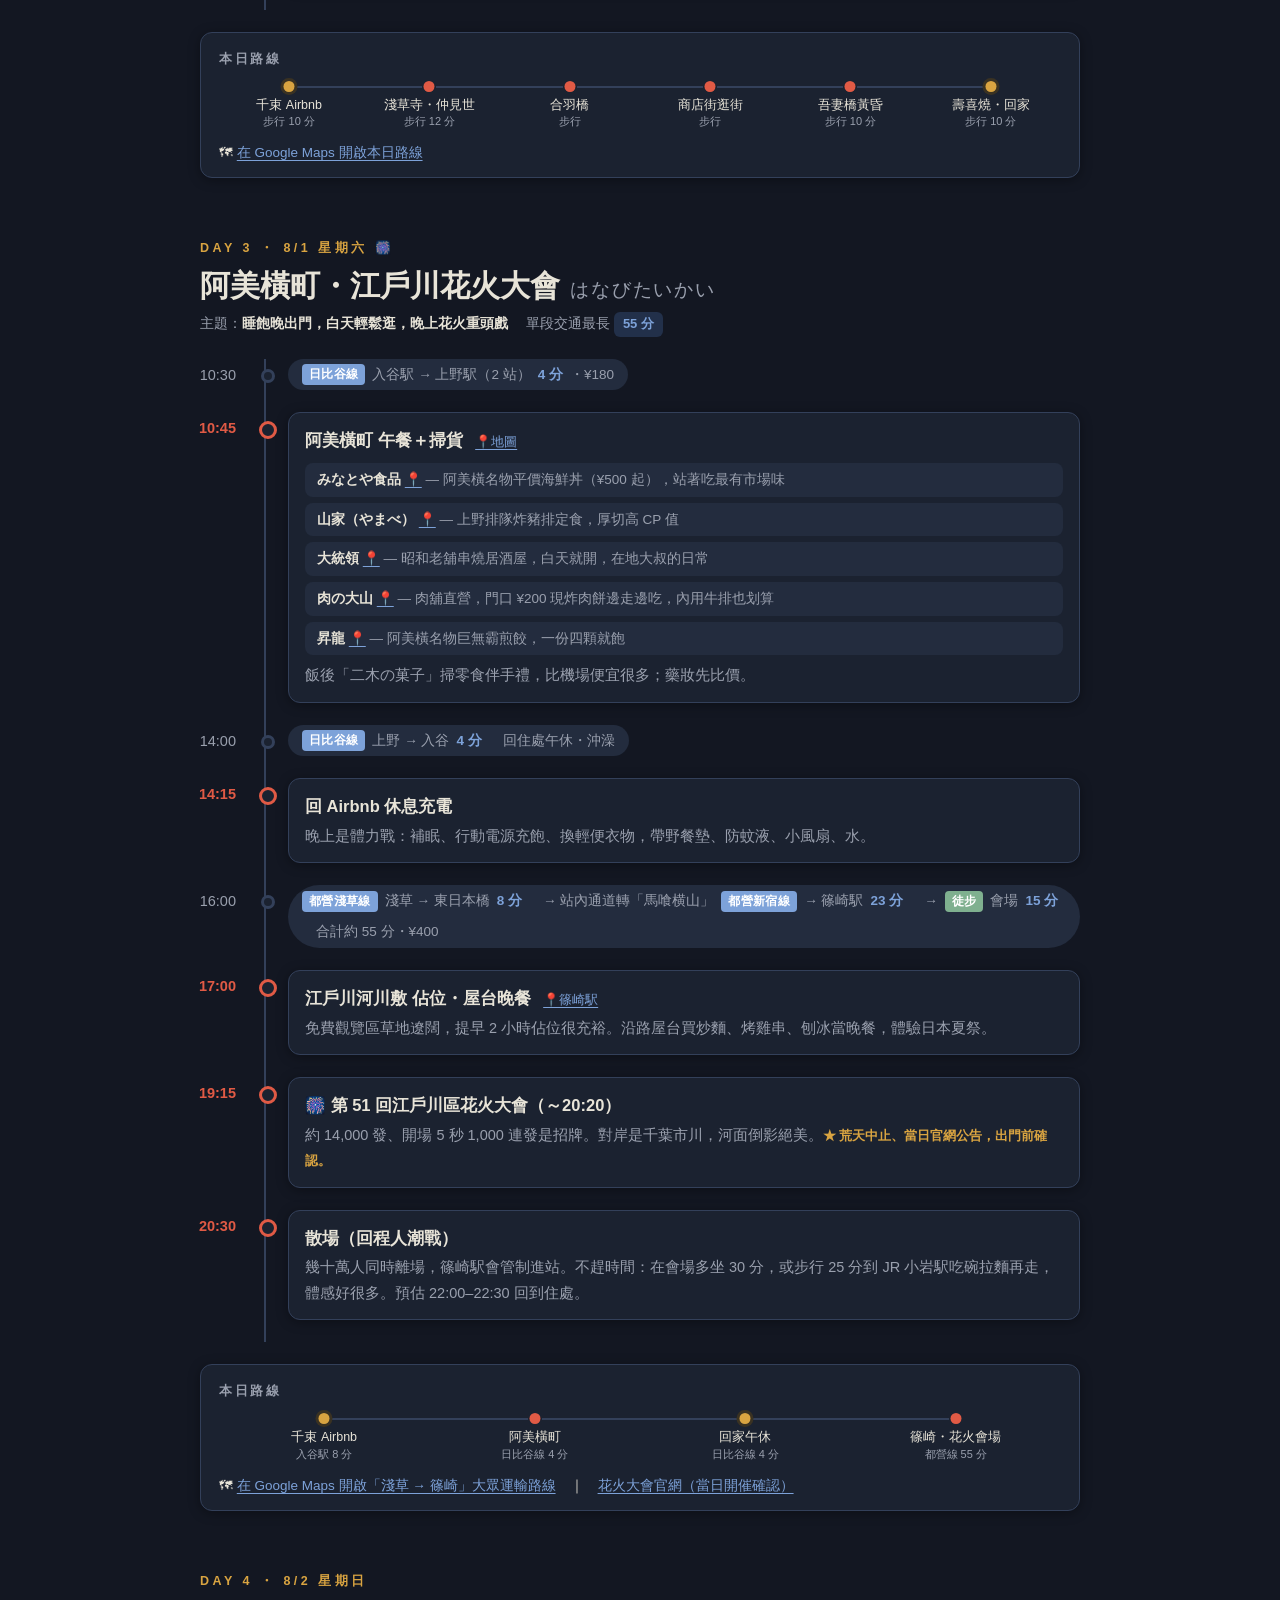
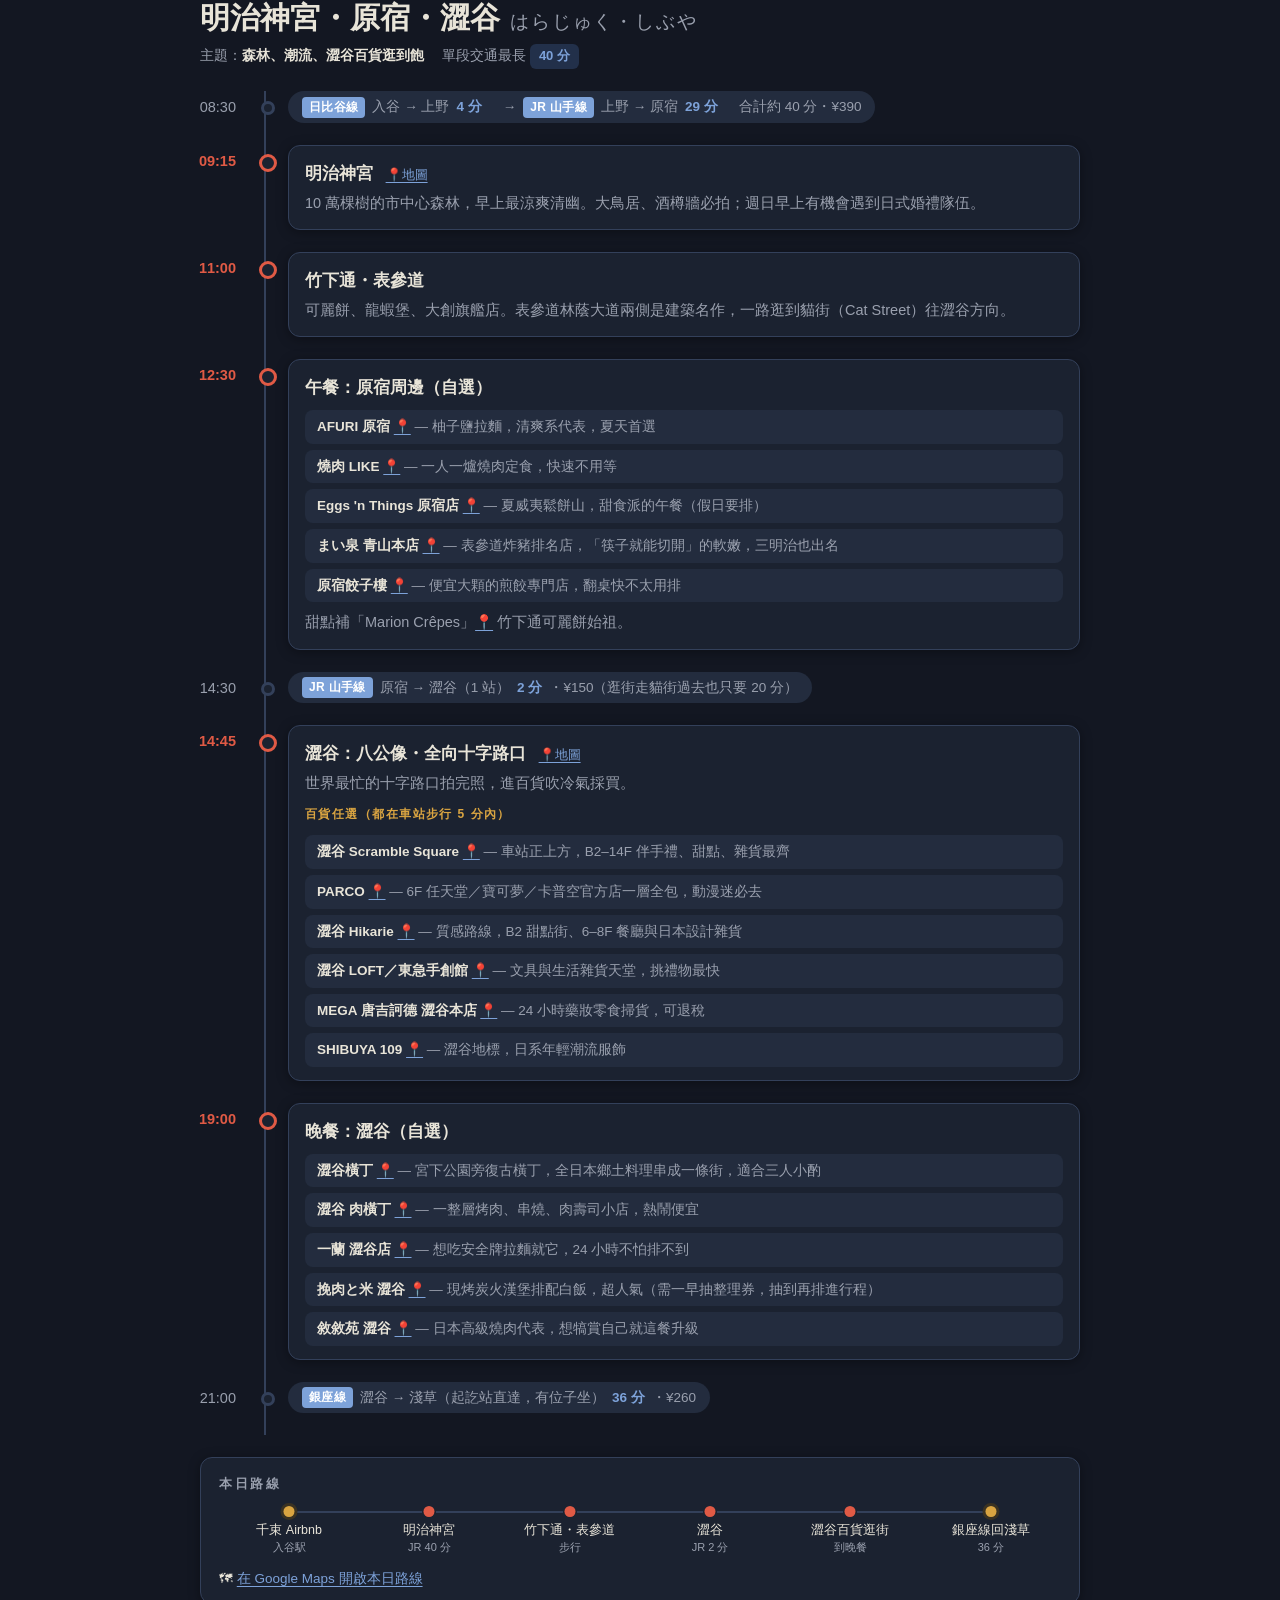
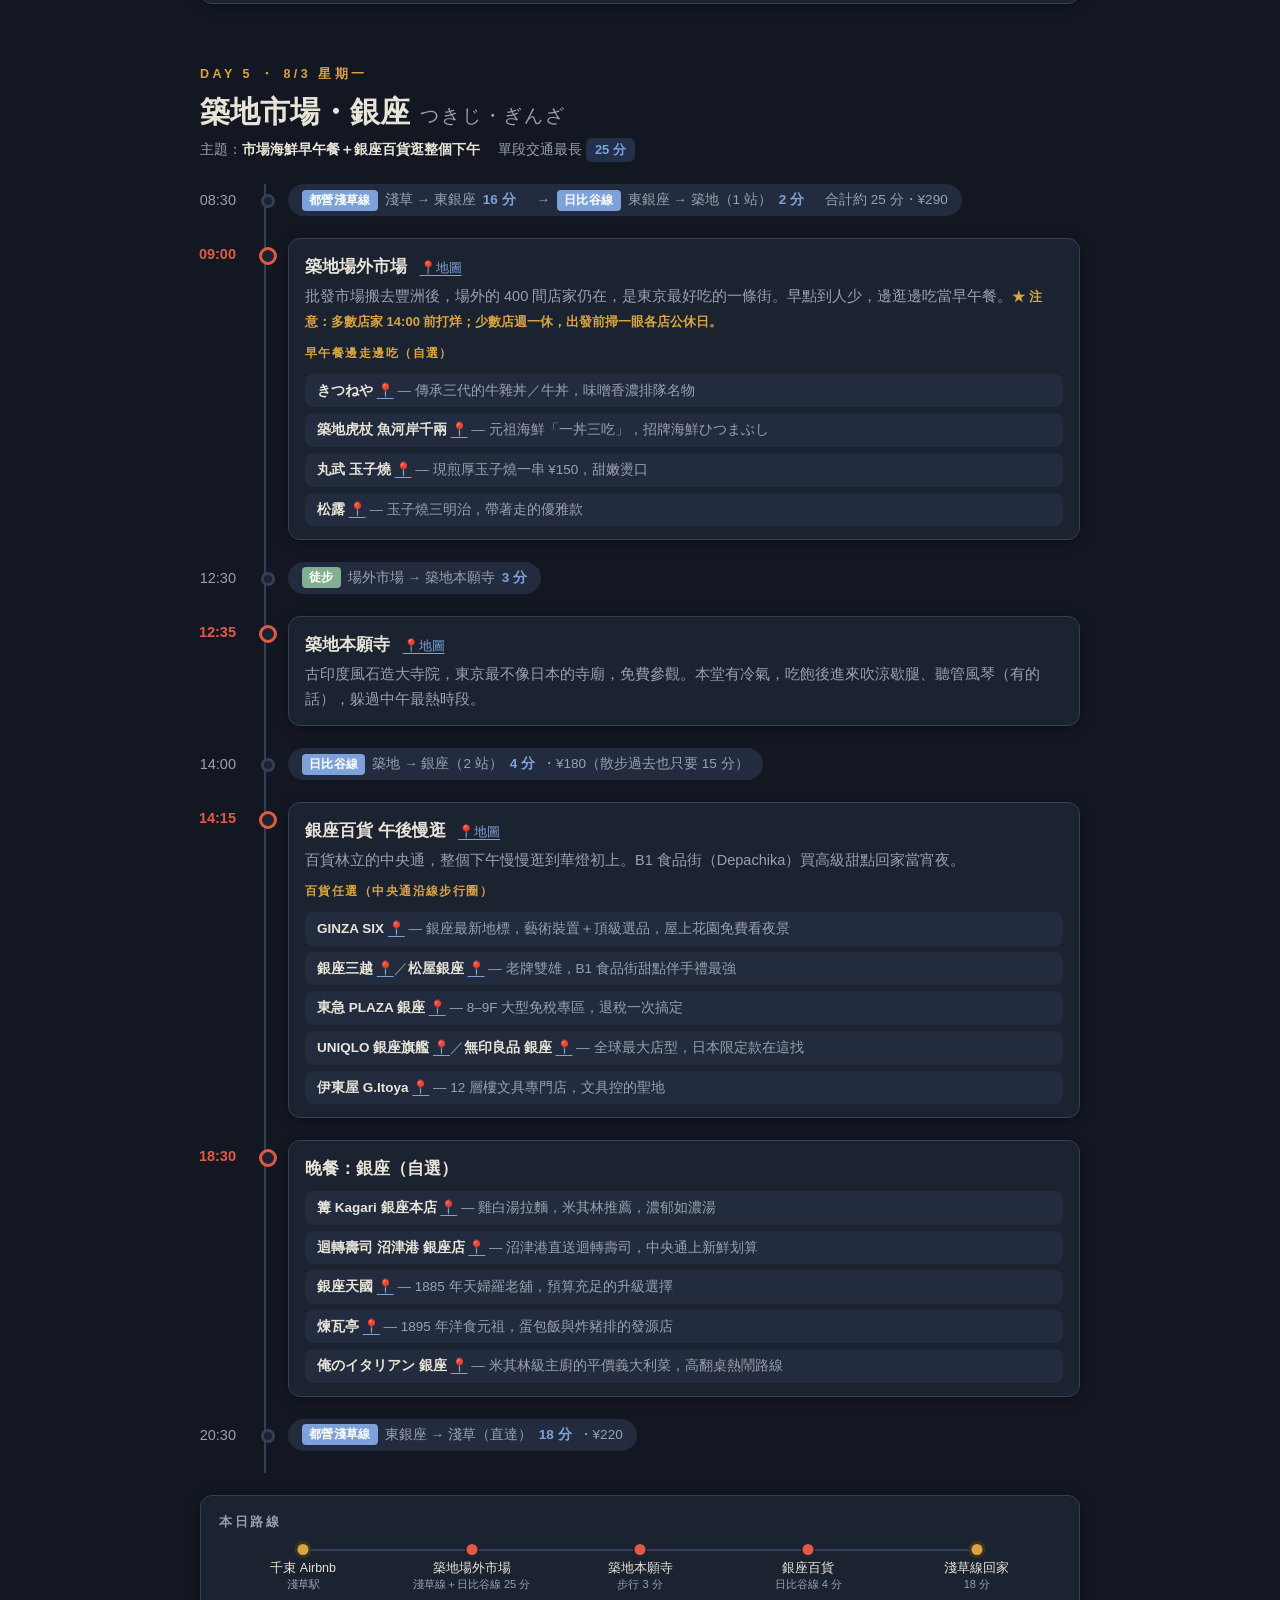
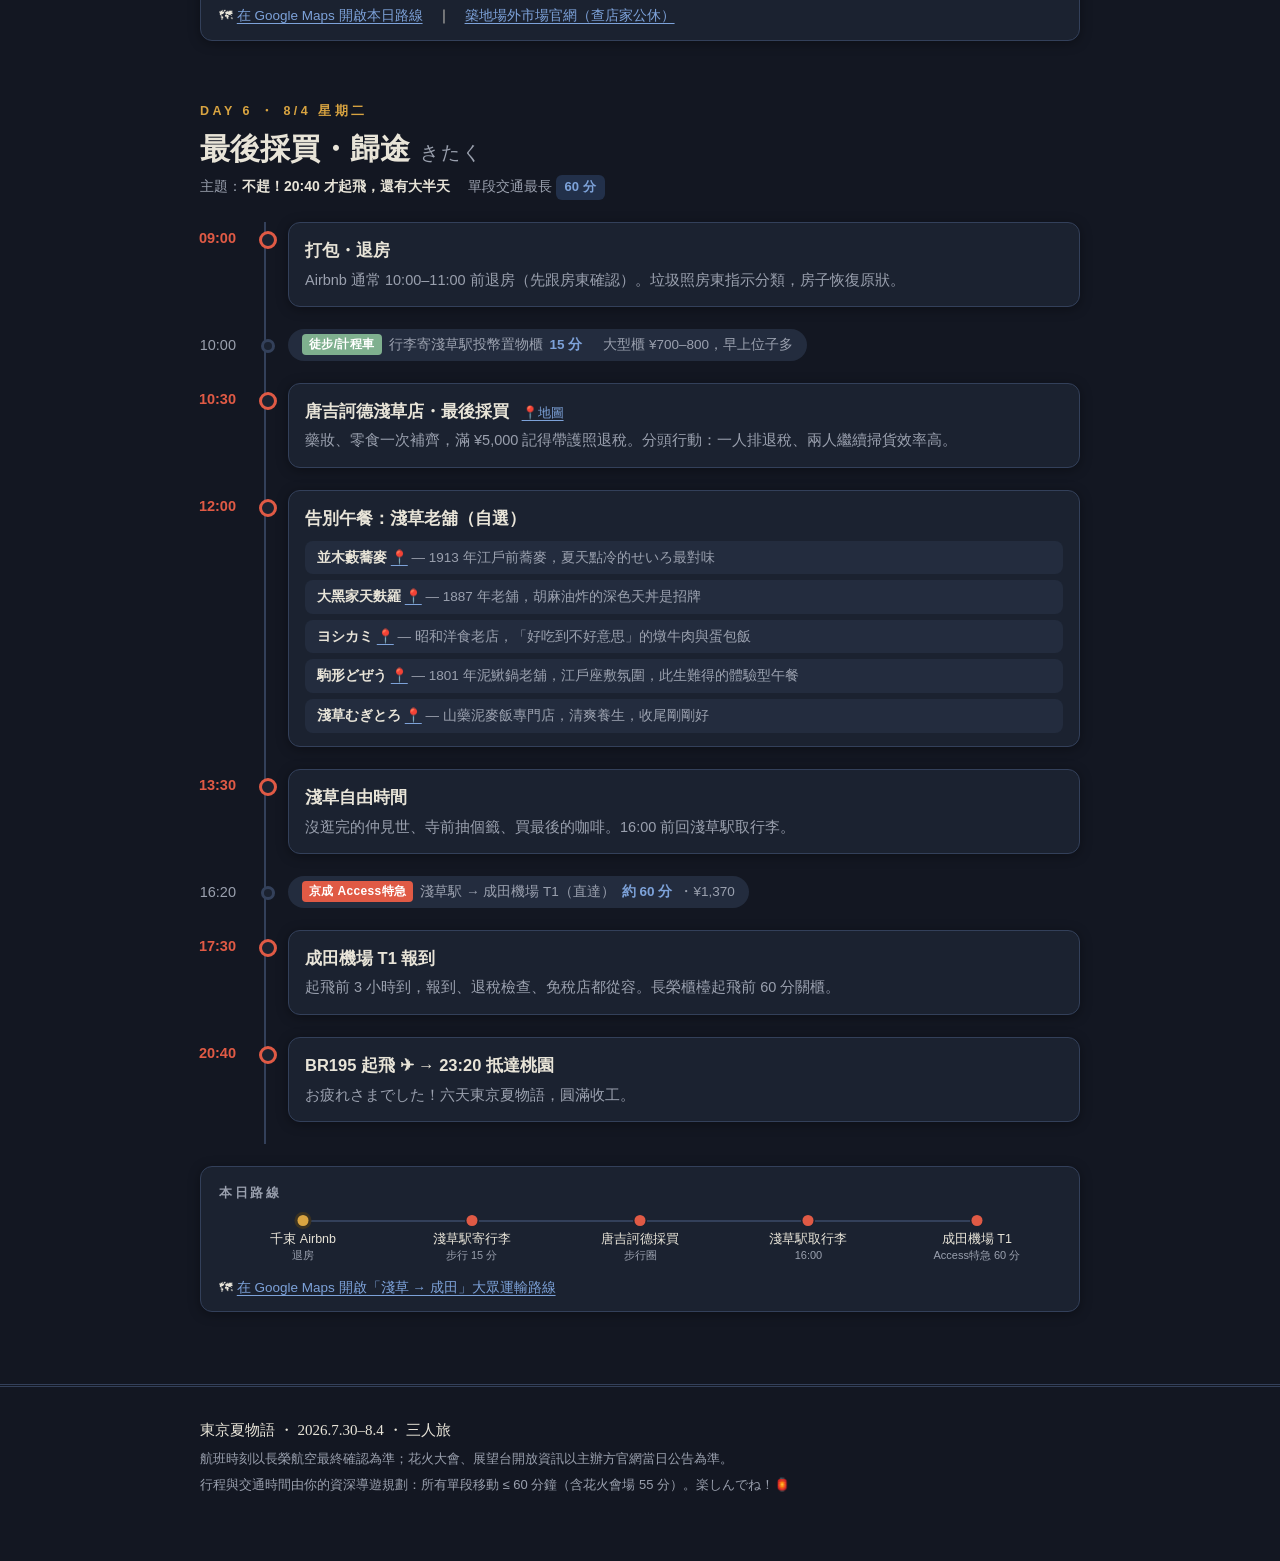
==== commit c30d8584: "Add live Tokyo weather bar (Open-Meteo) with offline fallback; SW v2 bypasses weather API" ====
--- a/index.html
+++ b/index.html
@@ -5,6 +5,12 @@
 <meta name="viewport" content="width=device-width, initial-scale=1">
 <title>東京夏物語 7/30–8/4 行前計畫書</title>
 <link rel="stylesheet" href="style.css">
+<link rel="manifest" href="manifest.webmanifest">
+<meta name="theme-color" content="#131722">
+<link rel="icon" href="icon-192.png" type="image/png">
+<link rel="apple-touch-icon" href="icon-180.png">
+<meta name="apple-mobile-web-app-capable" content="yes">
+<meta name="apple-mobile-web-app-status-bar-style" content="black-translucent">
 <script>(function(){var t;try{t=localStorage.getItem("tokyo-theme")}catch(e){}document.documentElement.dataset.theme=t==="light"?"light":"dark";})();</script>
 </head>
 <body>
@@ -42,6 +48,8 @@
   <div class="wrap dayrow"><a href="#d1">7/30<span>抵達</span></a><a href="#d2">7/31<span>淺草在地日</span></a><a href="#d3">8/1<span>阿美橫・花火</span></a><a href="#d4">8/2<span>神宮・澀谷</span></a><a href="#d5">8/3<span>築地・銀座</span></a><a href="#d6">8/4<span>採買・回程</span></a></div>
 </nav>
 
+<div class="wrap"><div class="wxbar" id="wxbar" hidden></div></div>
+
 <main class="wrap">
 
 <section id="d1">
@@ -321,5 +329,51 @@
   document.querySelectorAll('main section').forEach(function(s){ obs.observe(s); });
 })();
 </script>
+<script>
+(function(){
+  var days=['2026-7-30','2026-7-31','2026-8-1','2026-8-2','2026-8-3','2026-8-4'];
+  var parts;
+  try{ parts=new Intl.DateTimeFormat('en-CA',{timeZone:'Asia/Tokyo',year:'numeric',month:'numeric',day:'numeric',hour:'numeric',minute:'numeric',hour12:false}).formatToParts(new Date()); }catch(e){ return; }
+  function g(t){ var p=parts.find(function(x){return x.type===t}); return p?Number(p.value):0; }
+  var idx=days.indexOf(g('year')+'-'+g('month')+'-'+g('day'));
+  if(idx<0){ return; }
+  var sec=document.getElementById('d'+(idx+1)); if(!sec){ return; }
+  sec.classList.add('today');
+  var mins=(g('hour')%24)*60+g('minute'), cur=null;
+  sec.querySelectorAll('.tl > li').forEach(function(li){
+    var t=li.querySelector('.t'); if(!t){ return; }
+    var m=t.textContent.match(/(\d{1,2}):(\d{2})/); if(!m){ return; }
+    if(Number(m[1])*60+Number(m[2])<=mins){ cur=li; }
+  });
+  if(cur){
+    cur.classList.add('now-item');
+    var h=cur.querySelector('h3');
+    if(h){ var s=document.createElement('span'); s.className='nowtag'; s.textContent='◉ 現在'; h.appendChild(s); }
+  }
+  setTimeout(function(){ (cur||sec).scrollIntoView({block:'center'}); }, 150);
+})();
+</script>
+<script>
+(function(){
+  var el=document.getElementById('wxbar'); if(!el){ return; }
+  var KEY='tokyo-wx';
+  function icon(c){ if(c===0){return'☀️';} if(c<=2){return'🌤';} if(c===3){return'☁️';} if(c<=48){return'🌫';} if(c<=57){return'🌦';} if(c<=67){return'🌧';} if(c<=77){return'🌨';} if(c<=82){return'🌧';} return'⛈';}
+  function render(d, stale){
+    var c=d.current, dy=d.daily;
+    el.innerHTML='<b>'+icon(c.weather_code)+' 東京現在 '+Math.round(c.temperature_2m)+'°C</b>'
+      +'<span>體感 '+Math.round(c.apparent_temperature)+'°</span>'
+      +'<span>今日 '+Math.round(dy.temperature_2m_min[0])+'–'+Math.round(dy.temperature_2m_max[0])+'°</span>'
+      +'<span>降雨機率 '+dy.precipitation_probability_max[0]+'%</span>'
+      +(stale?'<span class="wx-stale">離線資料</span>':'');
+    el.hidden=false;
+  }
+  var cached=null;
+  try{ cached=JSON.parse(localStorage.getItem(KEY)||'null'); }catch(e){}
+  fetch('https://api.open-meteo.com/v1/forecast?latitude=35.72&longitude=139.79&current=temperature_2m,apparent_temperature,weather_code&daily=temperature_2m_max,temperature_2m_min,precipitation_probability_max&timezone=Asia%2FTokyo&forecast_days=1')
+    .then(function(r){ return r.json(); })
+    .then(function(d){ render(d,false); try{ localStorage.setItem(KEY, JSON.stringify(d)); }catch(e){} })
+    .catch(function(){ if(cached){ render(cached,true); } });
+})();
+</script>
 </body>
 </html>
--- a/style.css
+++ b/style.css
@@ -258,3 +258,41 @@
   background:var(--surface2); font-weight:700;
 }
 .applinks a:hover{border-color:var(--shu); color:var(--shu)}
+
+/* ---------- mobile bottom nav ---------- */
+@media (max-width:720px){
+  nav.daynav{display:contents}
+  .daynav > .wrap:not(.dayrow){
+    position:fixed; left:0; right:0; bottom:0; z-index:70; margin:0; max-width:none;
+    background:var(--surface); border-top:1px solid var(--line);
+    padding:8px 10px calc(10px + env(safe-area-inset-bottom));
+    box-shadow:0 -4px 14px rgba(0,0,0,.18);
+    display:flex; gap:6px; overflow-x:auto;
+  }
+  .daynav .pagelink{padding:9px 12px; font-size:13.5px}
+  .thbtn{padding:9px 12px; margin-left:auto}
+  body{padding-bottom:84px}
+  footer{padding-bottom:20px}
+  .daynav .dayrow{
+    position:sticky; top:0; z-index:60; margin:0; max-width:none;
+    background:var(--bg); border-bottom:1px solid var(--line); padding:10px;
+  }
+  .pin{display:inline-block; padding:4px 6px; margin:-4px 0}
+}
+
+/* ---------- today mode ---------- */
+section.today > .kicker::after{content:"・今天"; color:var(--shu)}
+.tl > li.now-item::before{border-color:var(--gold)}
+.now-item .stop{border-color:var(--gold); box-shadow:0 0 0 2px var(--gold-soft)}
+.now-item .leg{box-shadow:0 0 0 2px var(--gold-soft)}
+.nowtag{color:var(--gold); font-size:12px; font-weight:700; letter-spacing:.15em; margin-left:8px; white-space:nowrap}
+
+/* ---------- weather bar ---------- */
+.wxbar{
+  display:flex; flex-wrap:wrap; gap:6px 16px; align-items:center;
+  background:var(--surface); border:1px solid var(--line); border-radius:12px;
+  padding:9px 16px; margin-top:14px; font-size:13.5px; box-shadow:var(--shadow);
+}
+.wxbar b{font-size:14.5px}
+.wxbar span{color:var(--muted)}
+.wx-stale{color:var(--gold); font-weight:700}
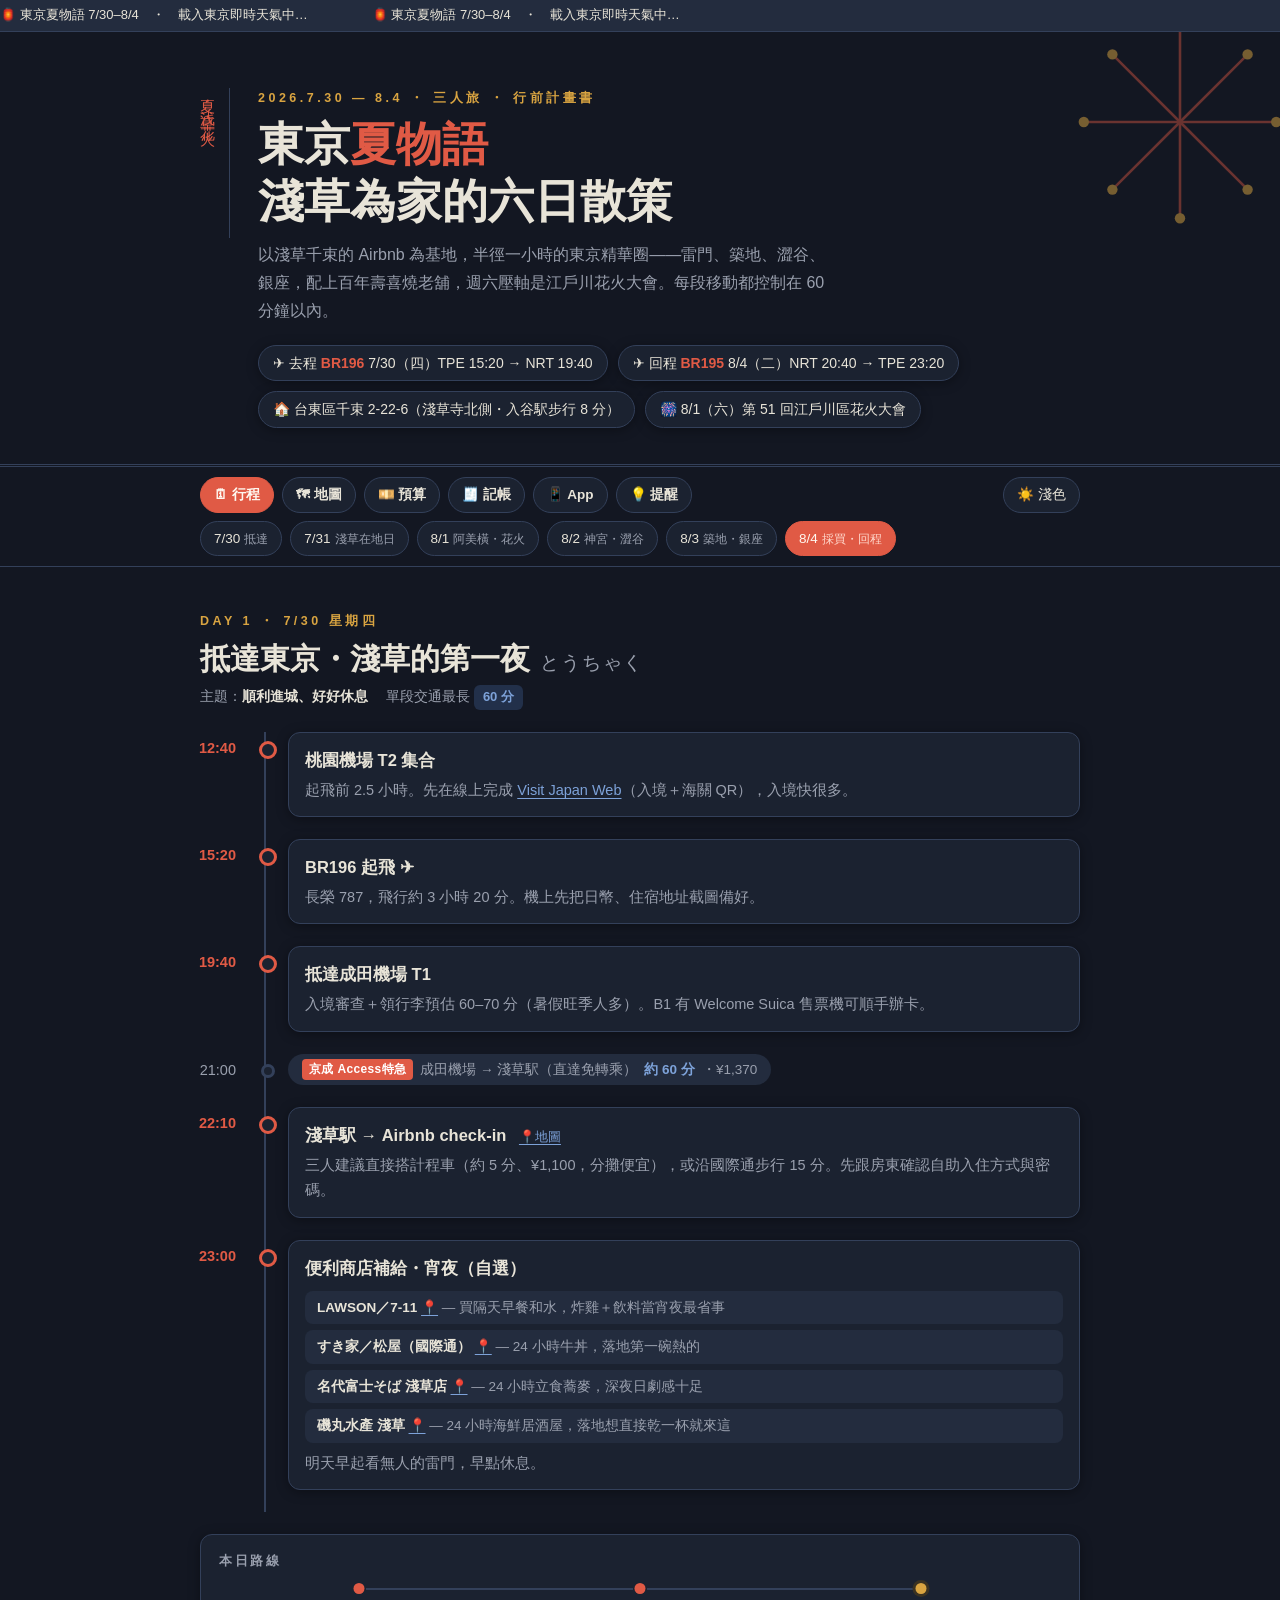
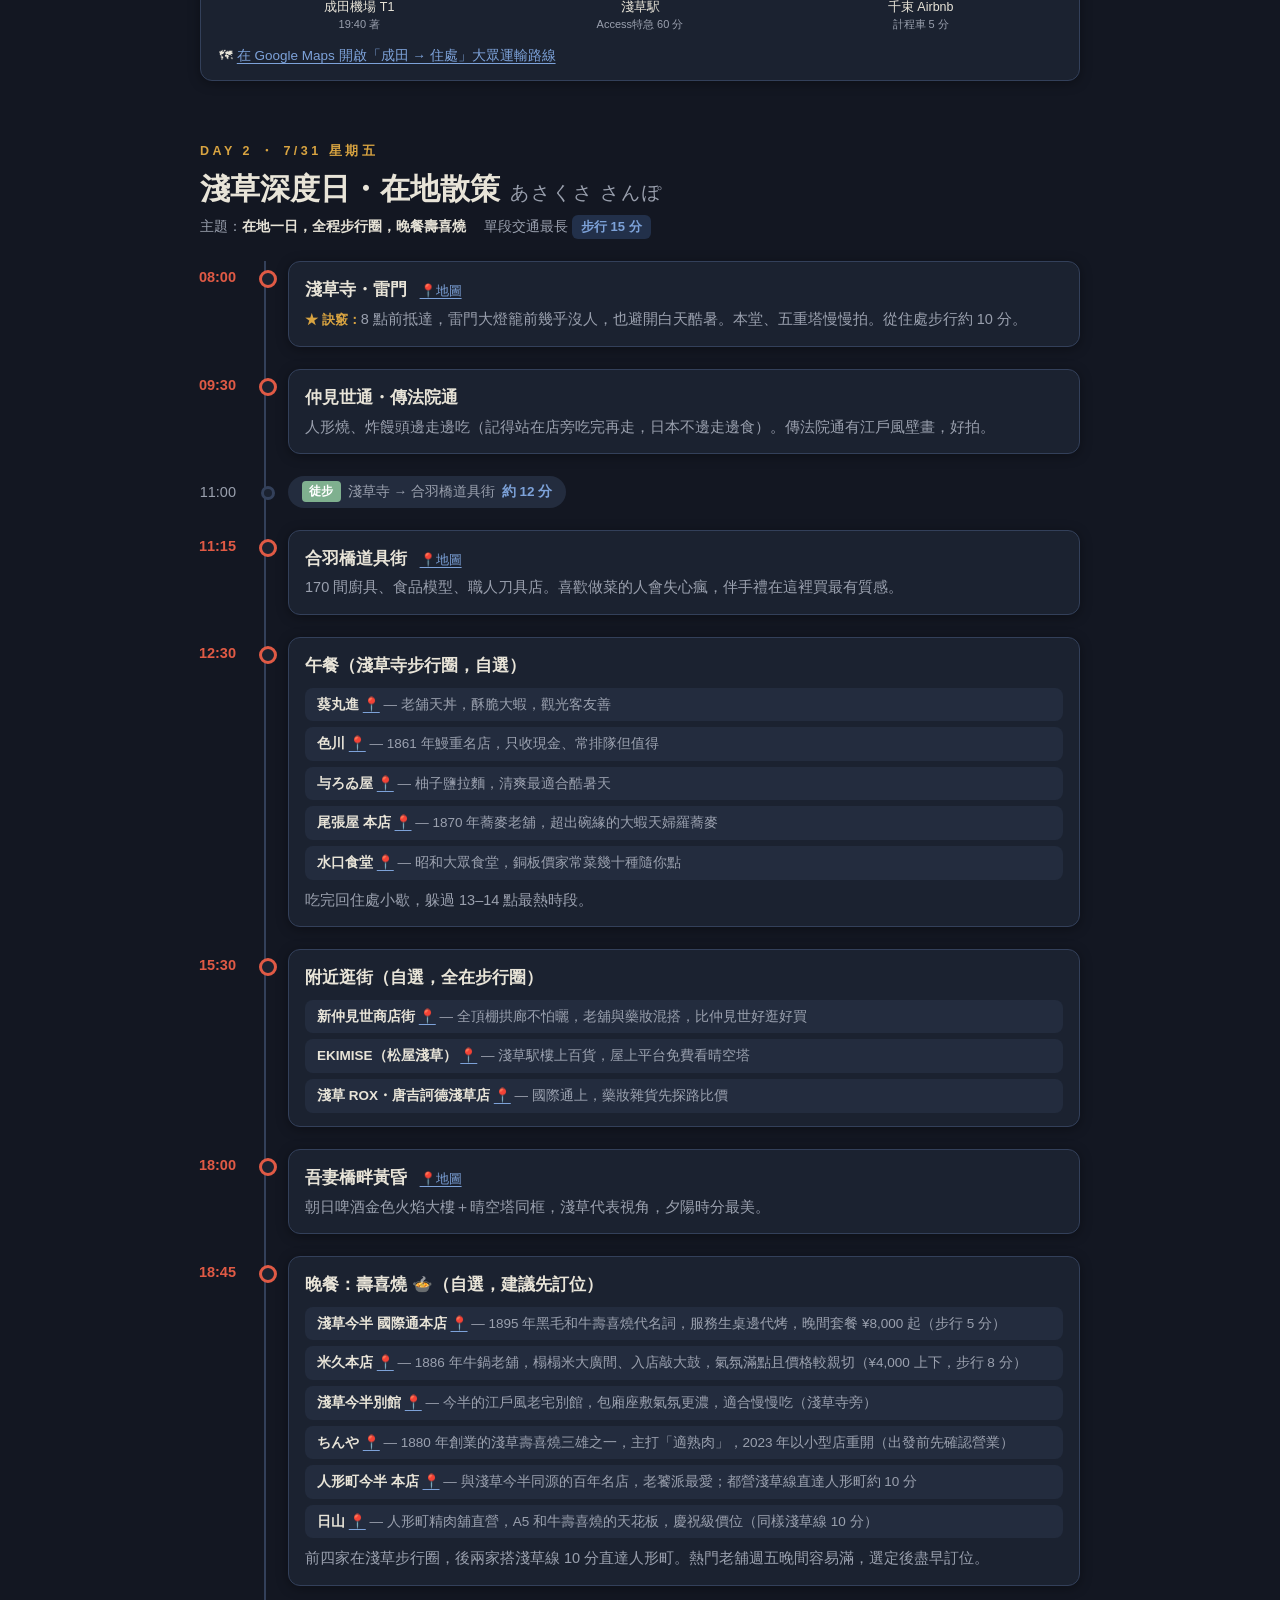
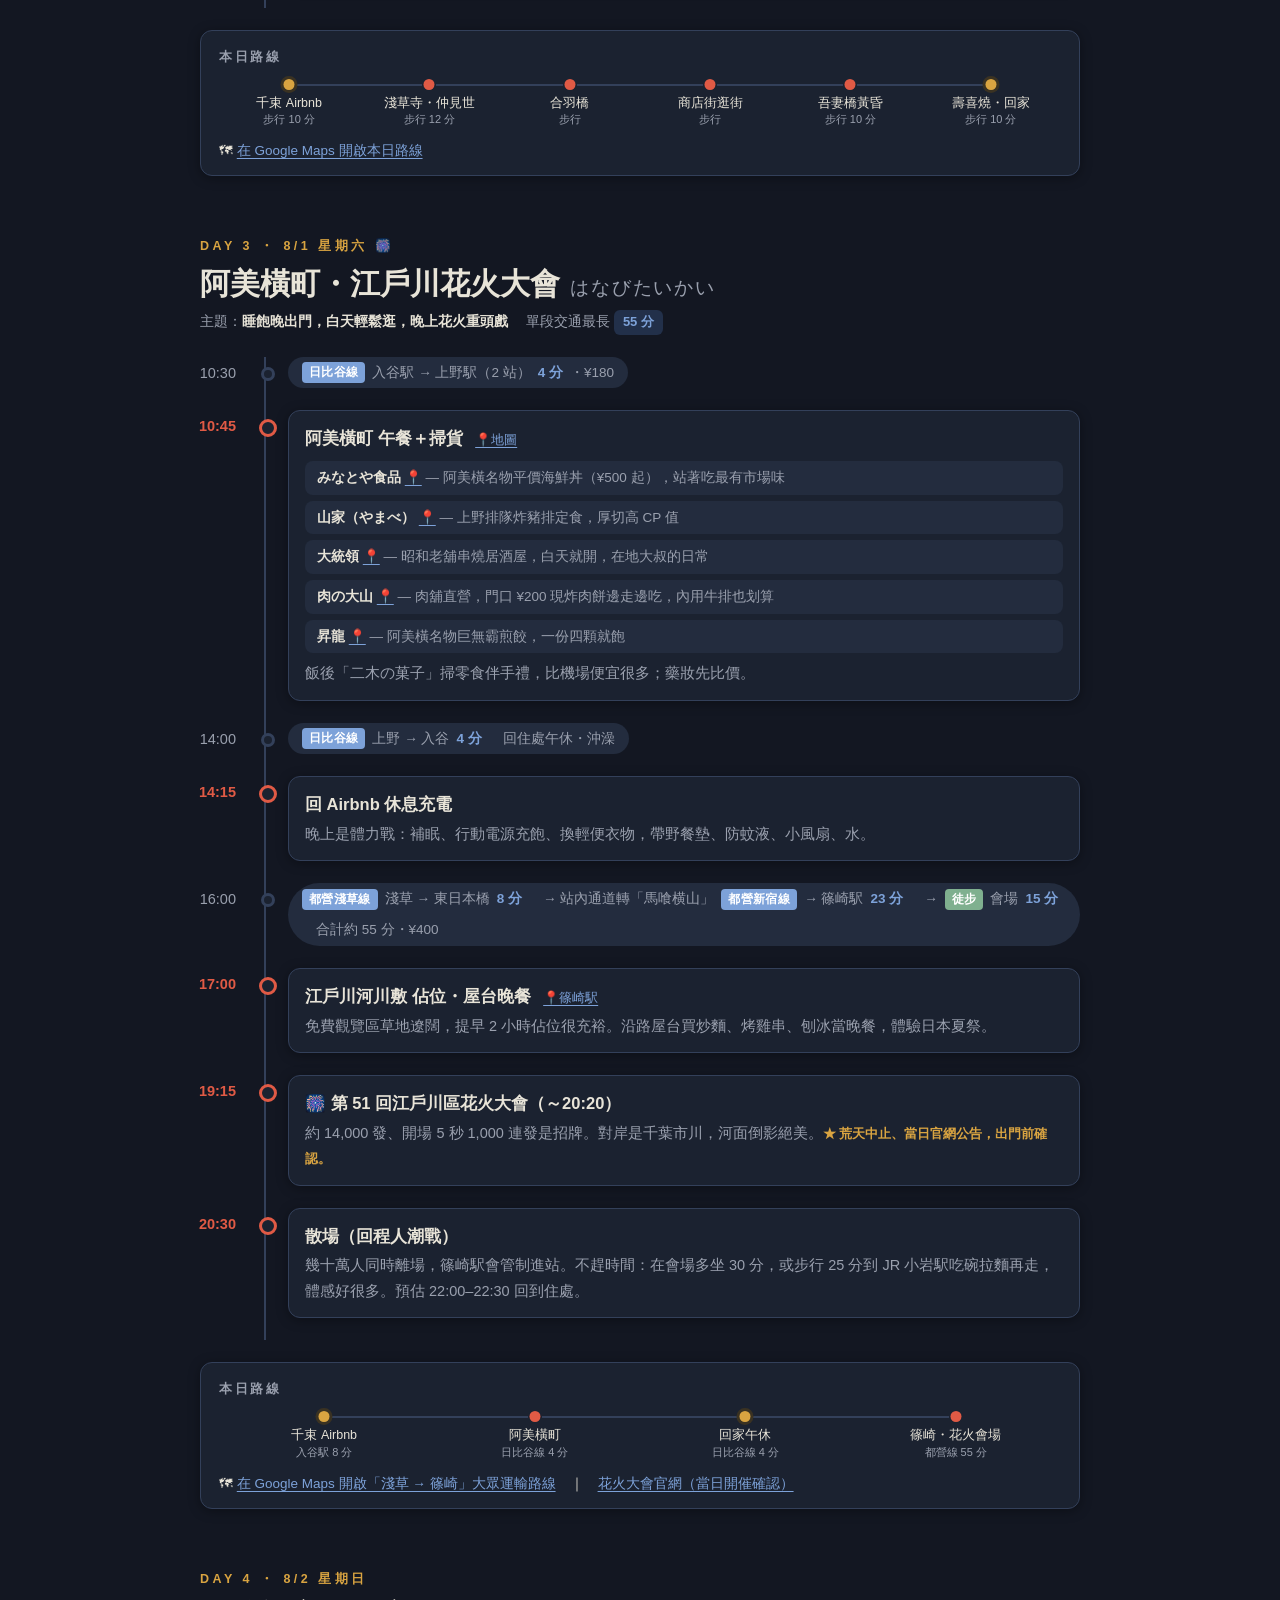
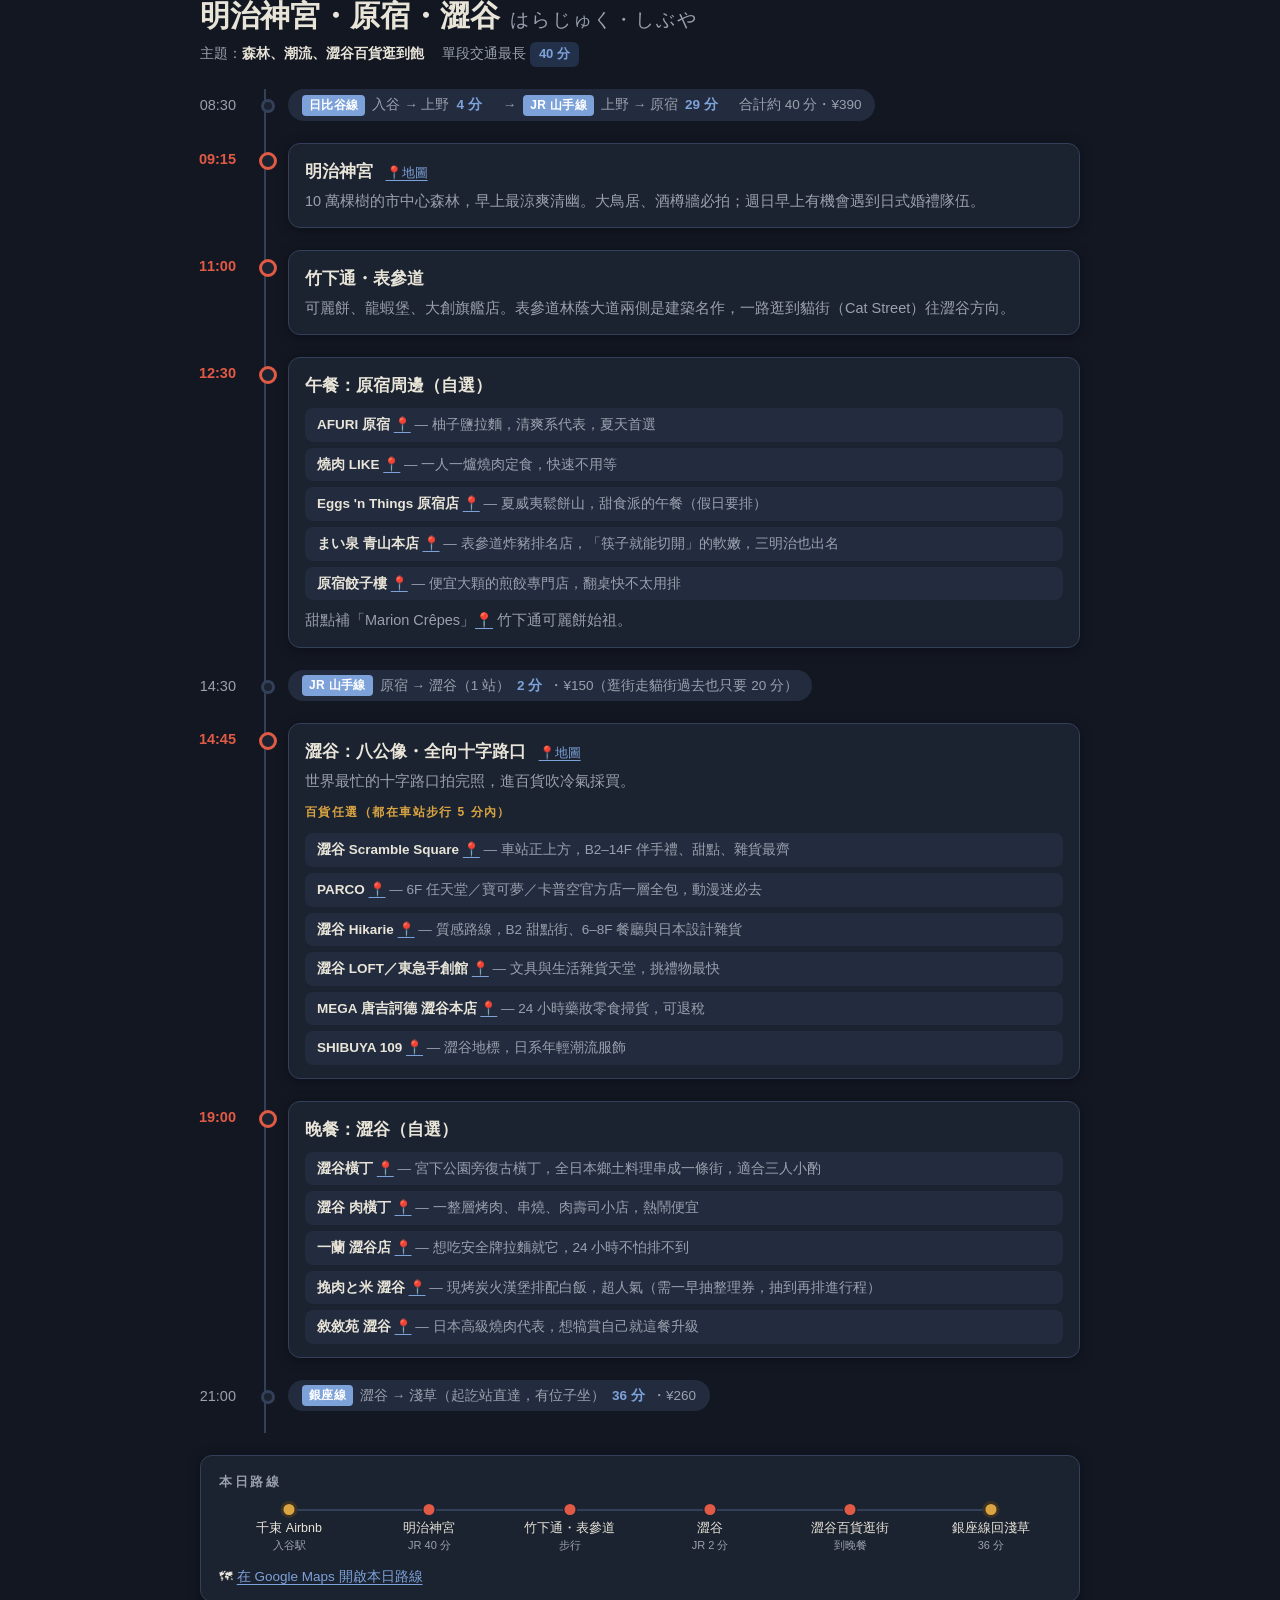
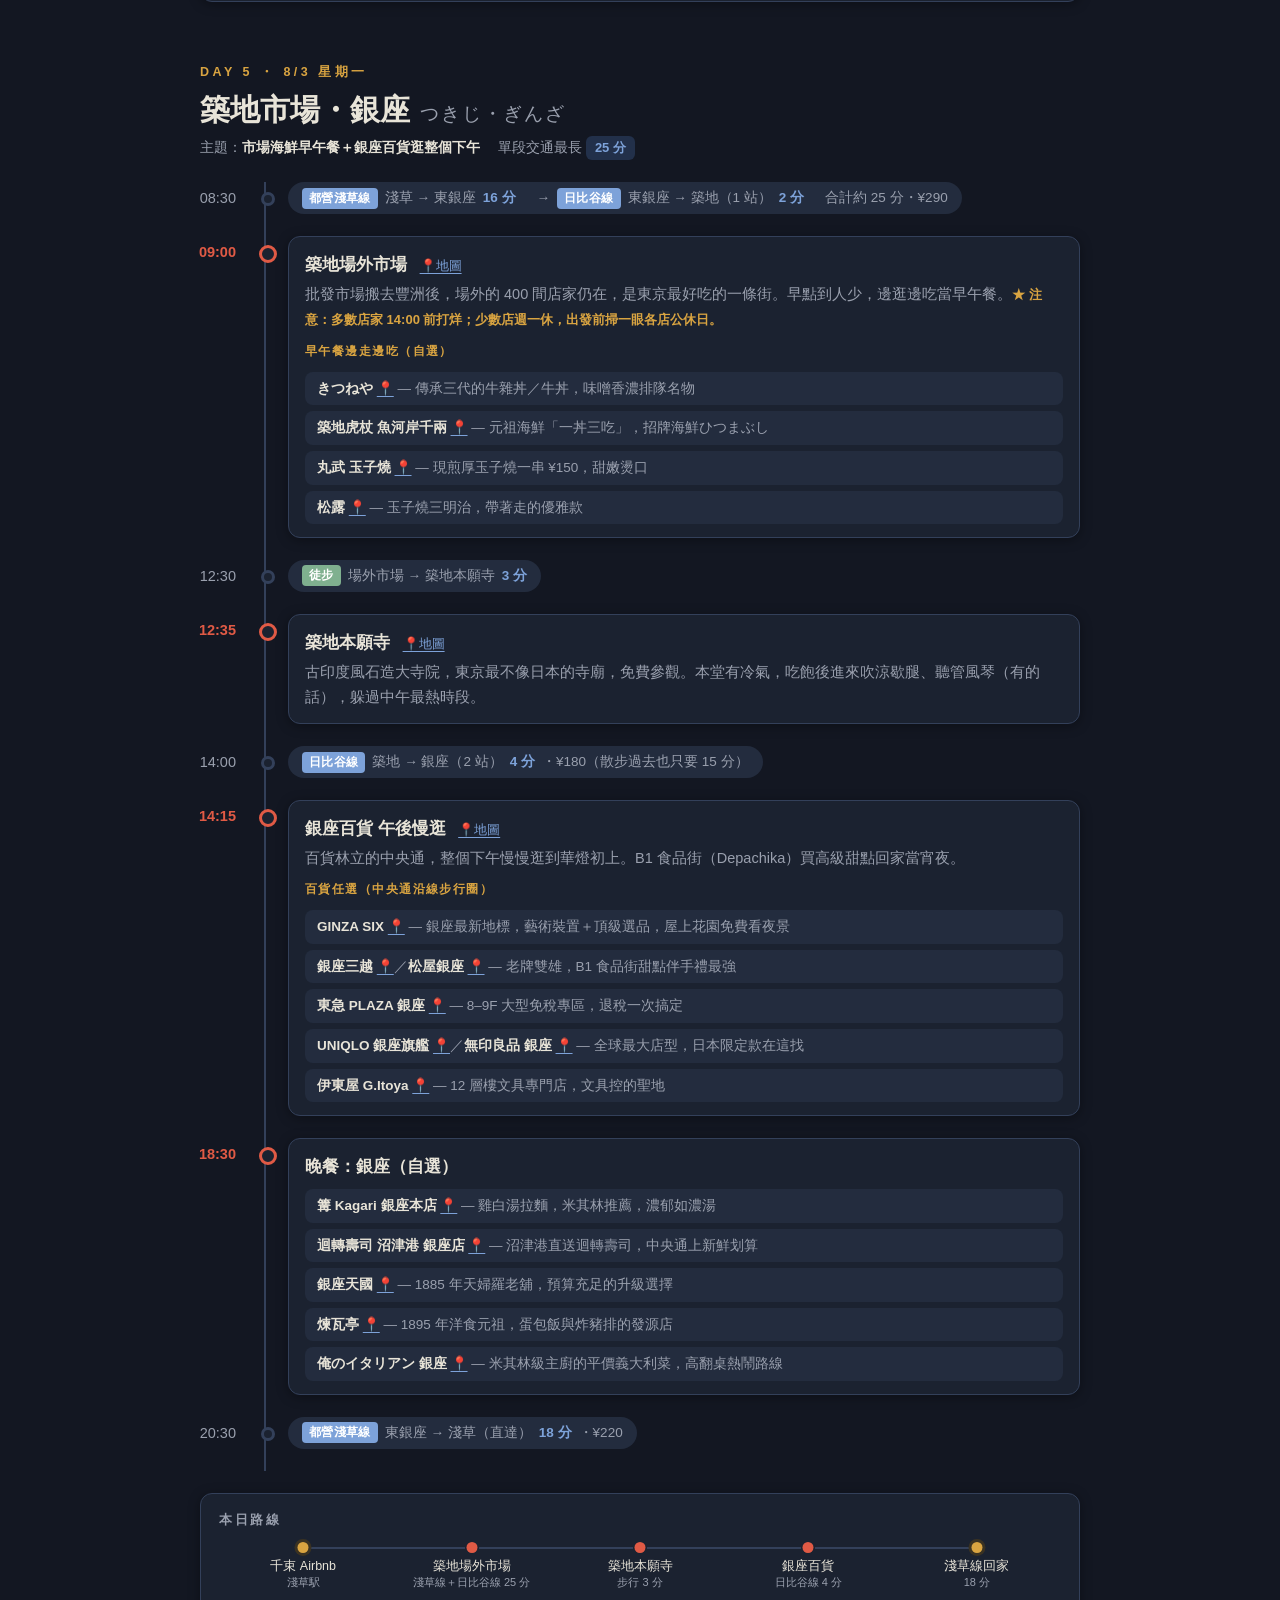
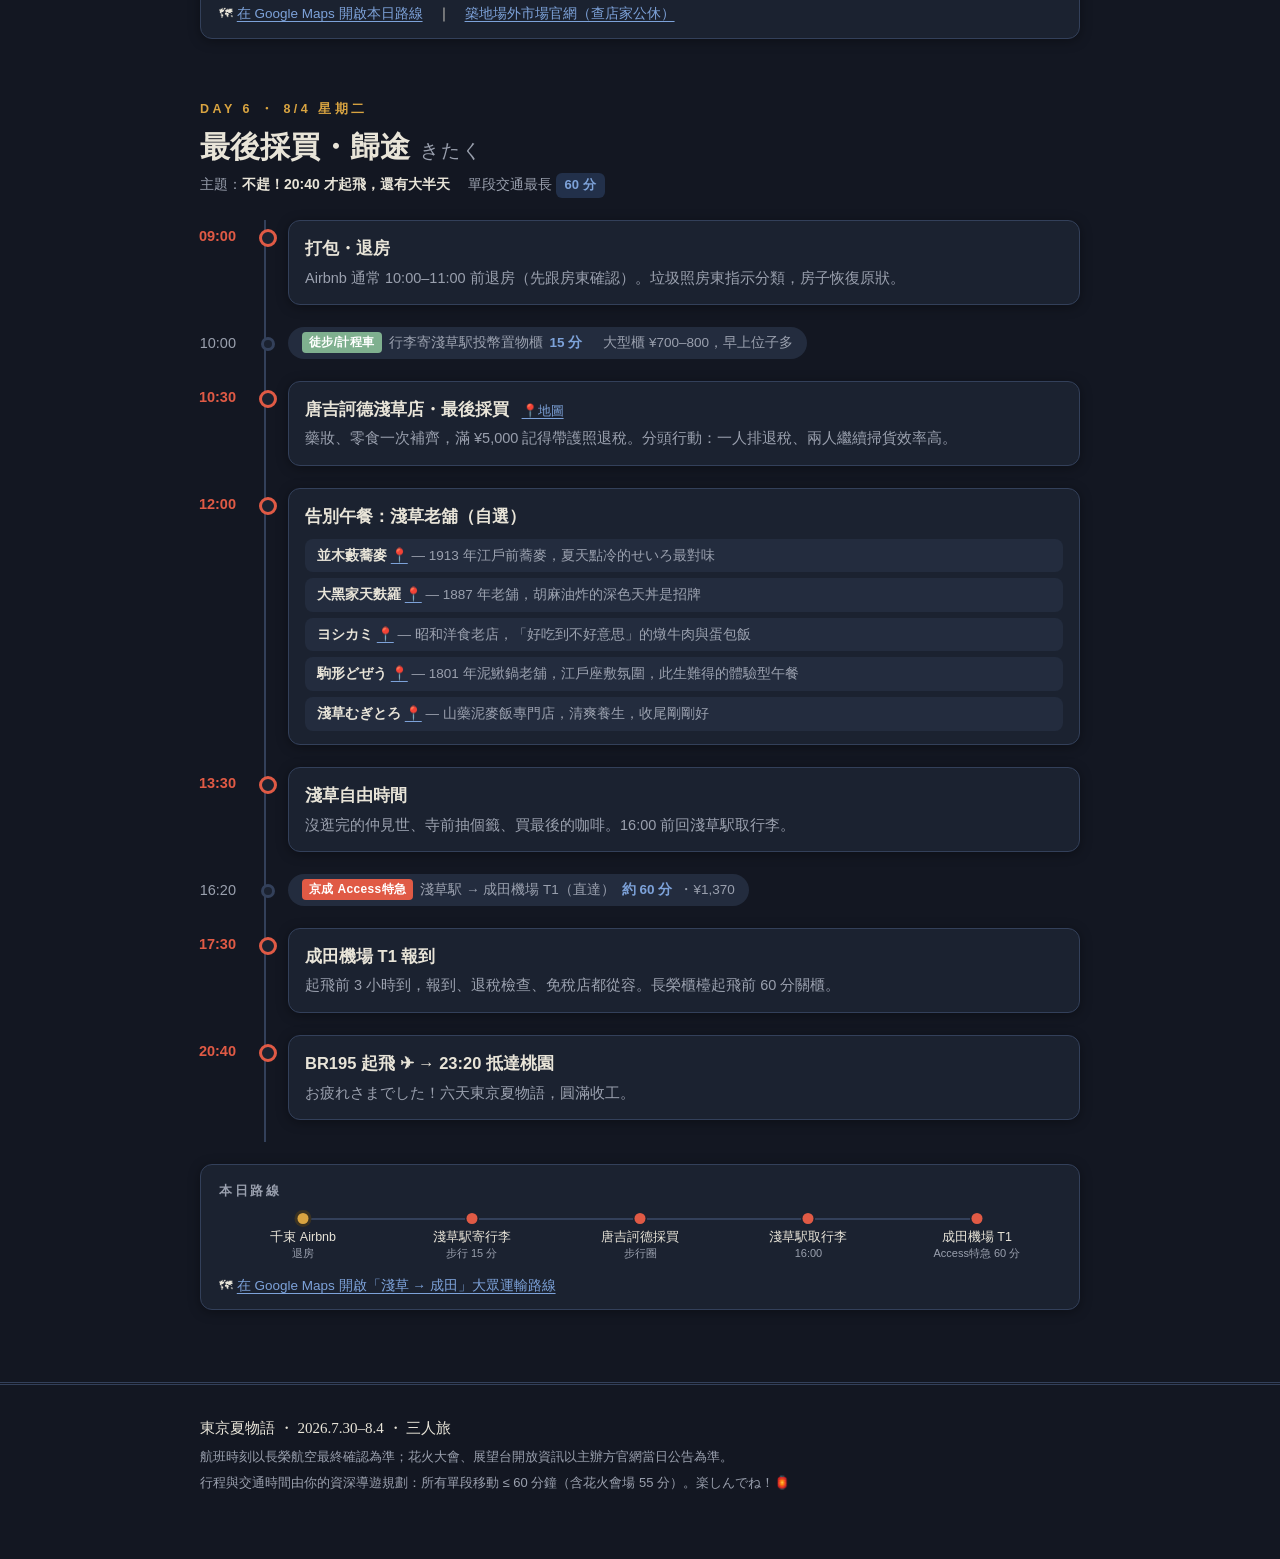
==== commit ef0edf6f: "Weather becomes fixed-top marquee ticker on all pages; SW v3" ====
--- a/index.html
+++ b/index.html
@@ -47,8 +47,6 @@
   <div class="wrap"><a href="index.html" class="pagelink now">🗓 行程</a><a href="map.html" class="pagelink">🗺 地圖</a><a href="budget.html" class="pagelink">💴 預算</a><a href="ledger.html" class="pagelink">🧾 記帳</a><a href="apps.html" class="pagelink">📱 App</a><a href="tips.html" class="pagelink">💡 提醒</a><button type="button" id="themeBtn" class="thbtn" aria-label="切換深淺色主題">☀️ 淺色</button></div>
   <div class="wrap dayrow"><a href="#d1">7/30<span>抵達</span></a><a href="#d2">7/31<span>淺草在地日</span></a><a href="#d3">8/1<span>阿美橫・花火</span></a><a href="#d4">8/2<span>神宮・澀谷</span></a><a href="#d5">8/3<span>築地・銀座</span></a><a href="#d6">8/4<span>採買・回程</span></a></div>
 </nav>
-
-<div class="wrap"><div class="wxbar" id="wxbar" hidden></div></div>
 
 <main class="wrap">
 
@@ -353,27 +351,5 @@
   setTimeout(function(){ (cur||sec).scrollIntoView({block:'center'}); }, 150);
 })();
 </script>
-<script>
-(function(){
-  var el=document.getElementById('wxbar'); if(!el){ return; }
-  var KEY='tokyo-wx';
-  function icon(c){ if(c===0){return'☀️';} if(c<=2){return'🌤';} if(c===3){return'☁️';} if(c<=48){return'🌫';} if(c<=57){return'🌦';} if(c<=67){return'🌧';} if(c<=77){return'🌨';} if(c<=82){return'🌧';} return'⛈';}
-  function render(d, stale){
-    var c=d.current, dy=d.daily;
-    el.innerHTML='<b>'+icon(c.weather_code)+' 東京現在 '+Math.round(c.temperature_2m)+'°C</b>'
-      +'<span>體感 '+Math.round(c.apparent_temperature)+'°</span>'
-      +'<span>今日 '+Math.round(dy.temperature_2m_min[0])+'–'+Math.round(dy.temperature_2m_max[0])+'°</span>'
-      +'<span>降雨機率 '+dy.precipitation_probability_max[0]+'%</span>'
-      +(stale?'<span class="wx-stale">離線資料</span>':'');
-    el.hidden=false;
-  }
-  var cached=null;
-  try{ cached=JSON.parse(localStorage.getItem(KEY)||'null'); }catch(e){}
-  fetch('https://api.open-meteo.com/v1/forecast?latitude=35.72&longitude=139.79&current=temperature_2m,apparent_temperature,weather_code&daily=temperature_2m_max,temperature_2m_min,precipitation_probability_max&timezone=Asia%2FTokyo&forecast_days=1')
-    .then(function(r){ return r.json(); })
-    .then(function(d){ render(d,false); try{ localStorage.setItem(KEY, JSON.stringify(d)); }catch(e){} })
-    .catch(function(){ if(cached){ render(cached,true); } });
-})();
-</script>
 </body>
 </html>
--- a/style.css
+++ b/style.css
@@ -296,3 +296,24 @@
 .wxbar b{font-size:14.5px}
 .wxbar span{color:var(--muted)}
 .wx-stale{color:var(--gold); font-weight:700}
+
+
+/* ---------- weather ticker (fixed top marquee) ---------- */
+:root{--tickerh: calc(32px + env(safe-area-inset-top, 0px))}
+.wxticker{
+  position:fixed; top:0; left:0; right:0; z-index:90;
+  height:var(--tickerh); padding-top:env(safe-area-inset-top, 0px);
+  display:flex; align-items:center; overflow:hidden;
+  background:var(--surface2); color:var(--ink);
+  border-bottom:1px solid var(--line); font-size:13px;
+}
+.wx-track{display:inline-flex; white-space:nowrap; animation:wxscroll 26s linear infinite; will-change:transform}
+.wx-track > span{flex:none; padding-right:64px}
+.wx-track b{color:var(--shu)}
+@keyframes wxscroll{to{transform:translateX(-50%)}}
+@media (prefers-reduced-motion: reduce){ .wx-track{animation:none} }
+body{padding-top:var(--tickerh)}
+nav.daynav{top:var(--tickerh)}
+@media (max-width:720px){
+  .daynav .dayrow{top:var(--tickerh)}
+}
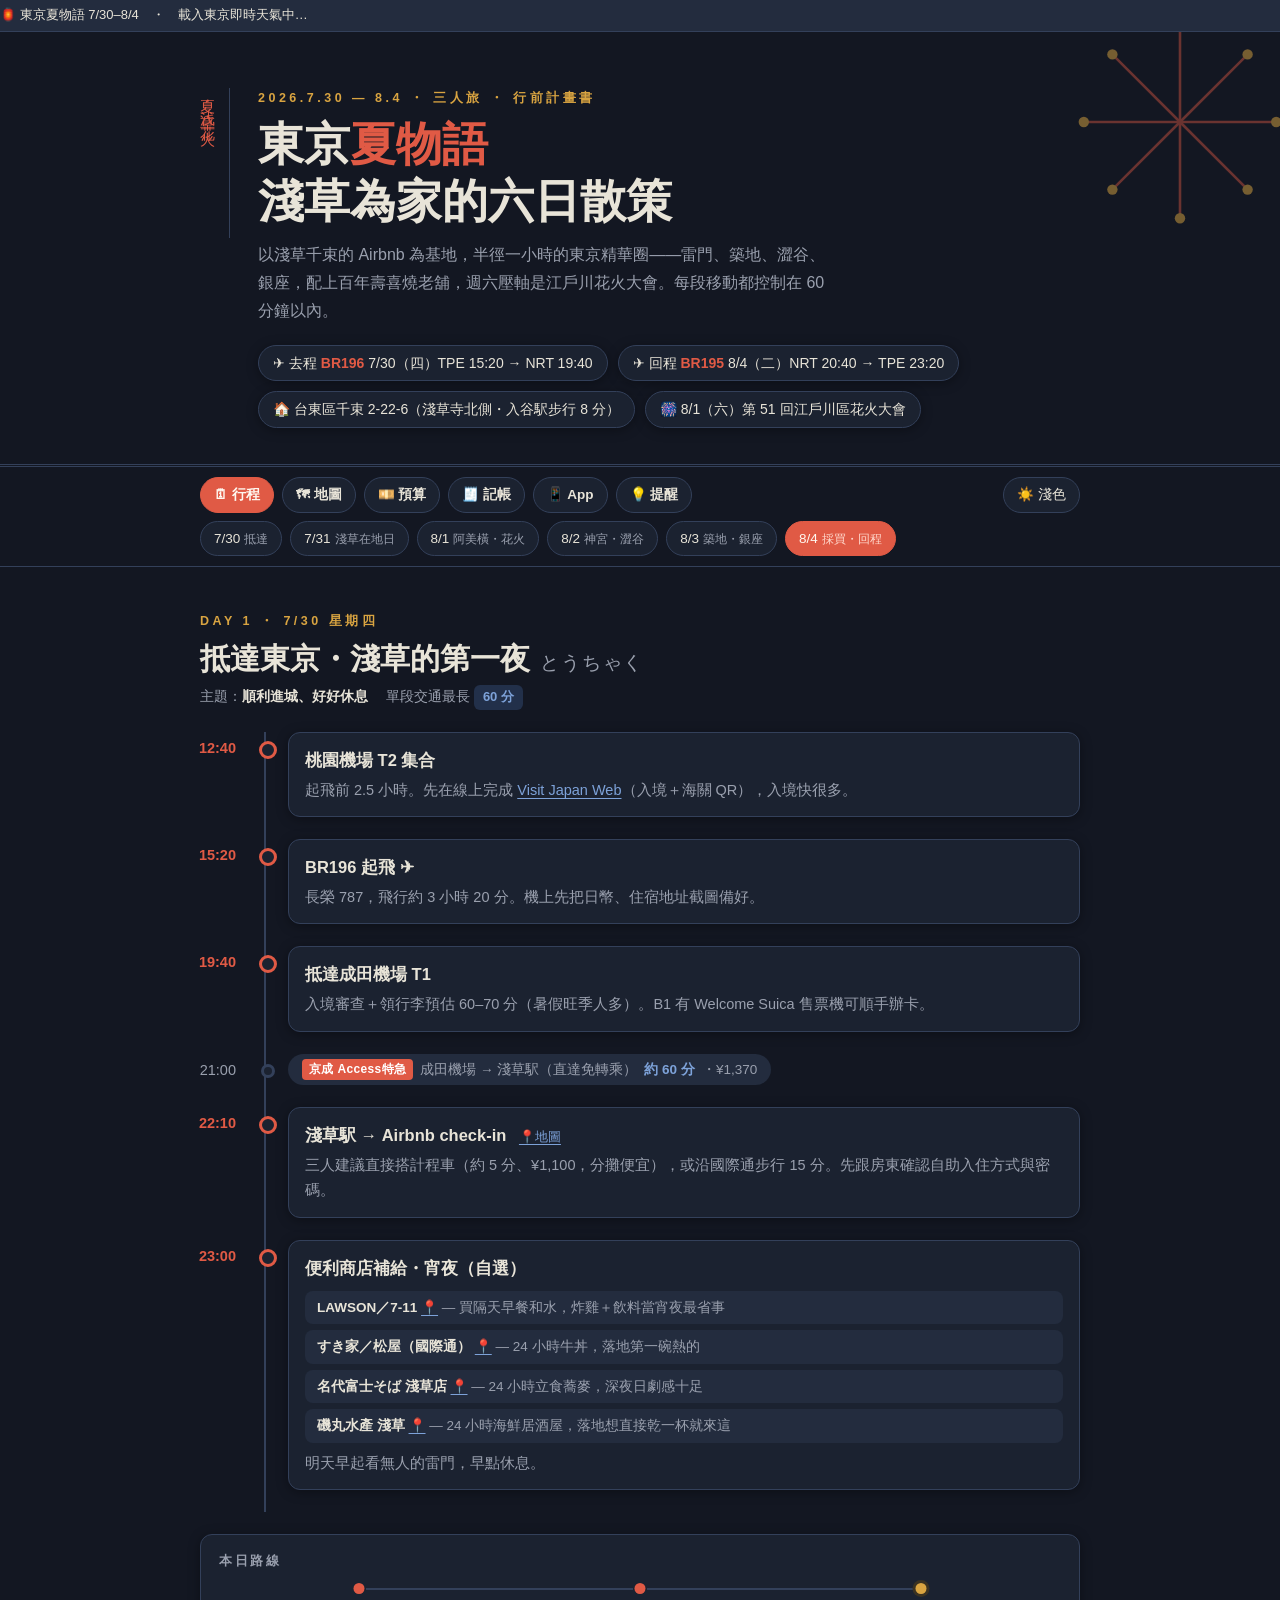
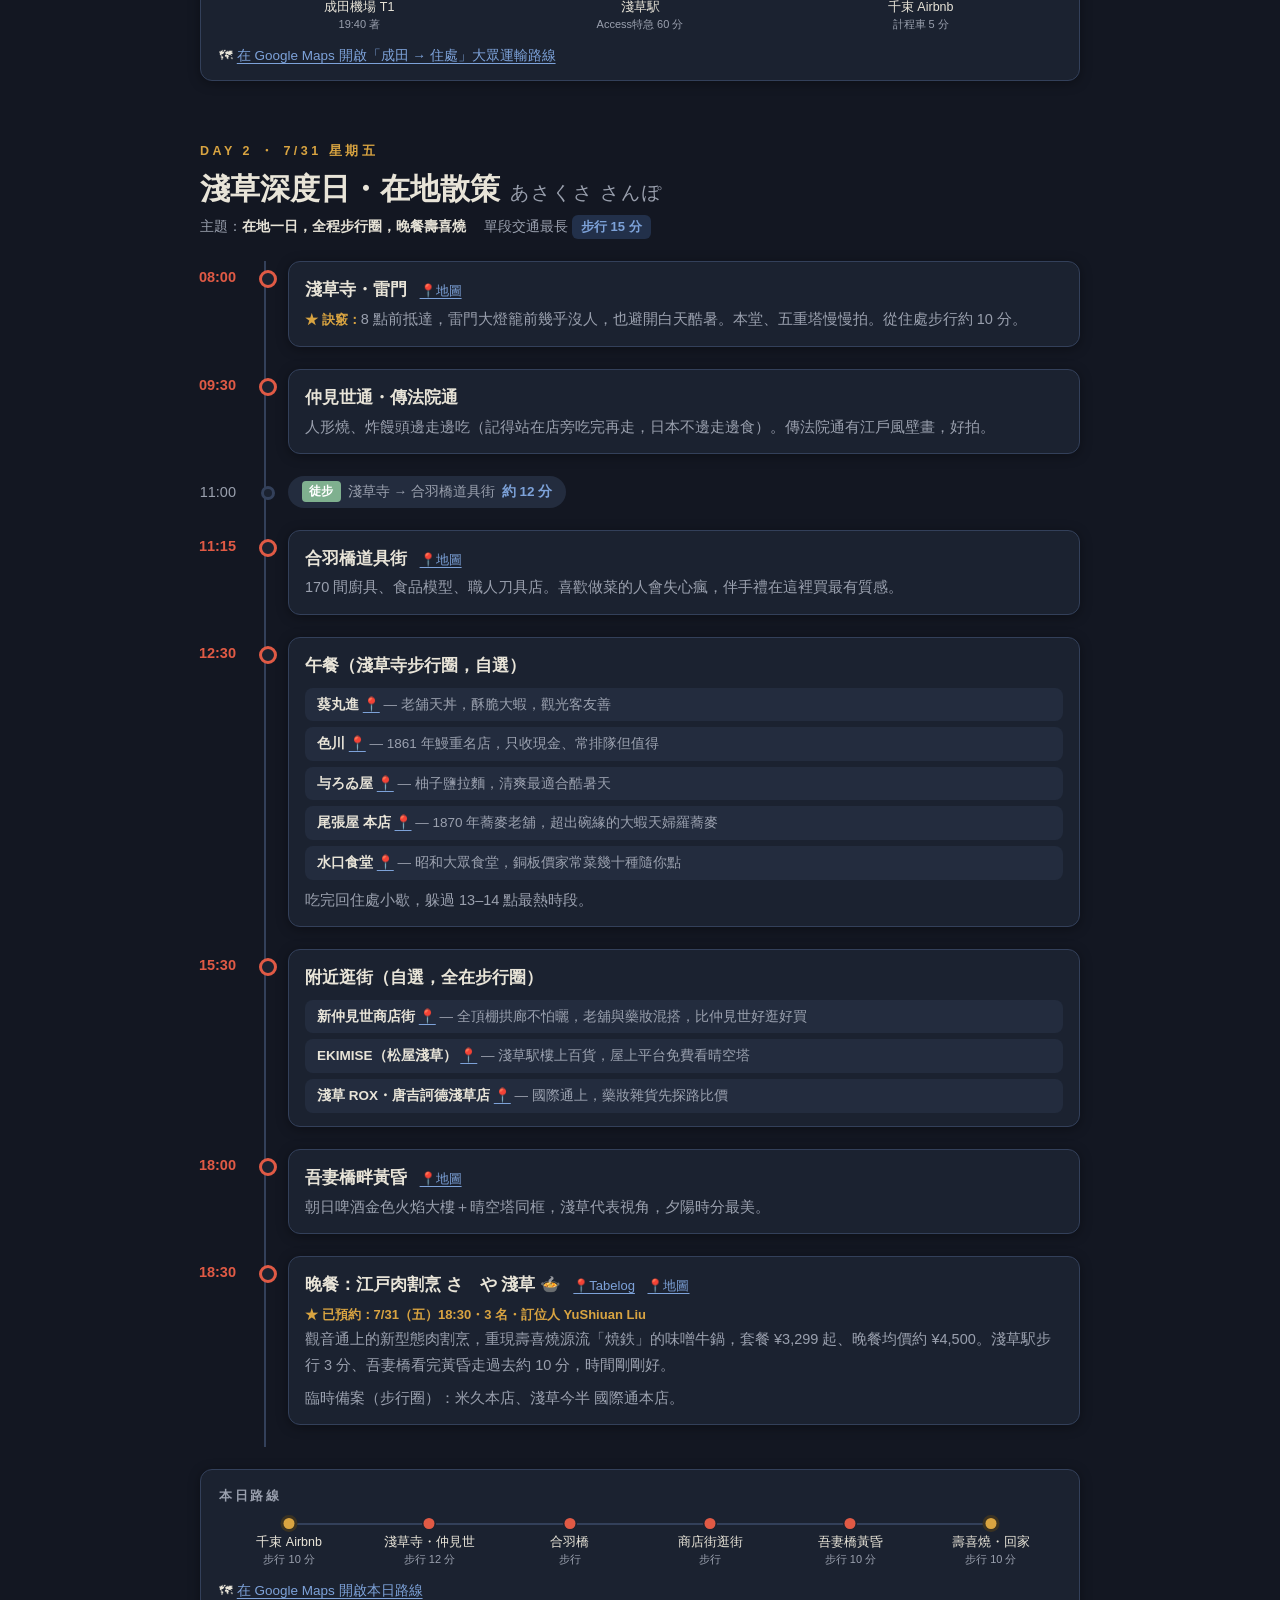
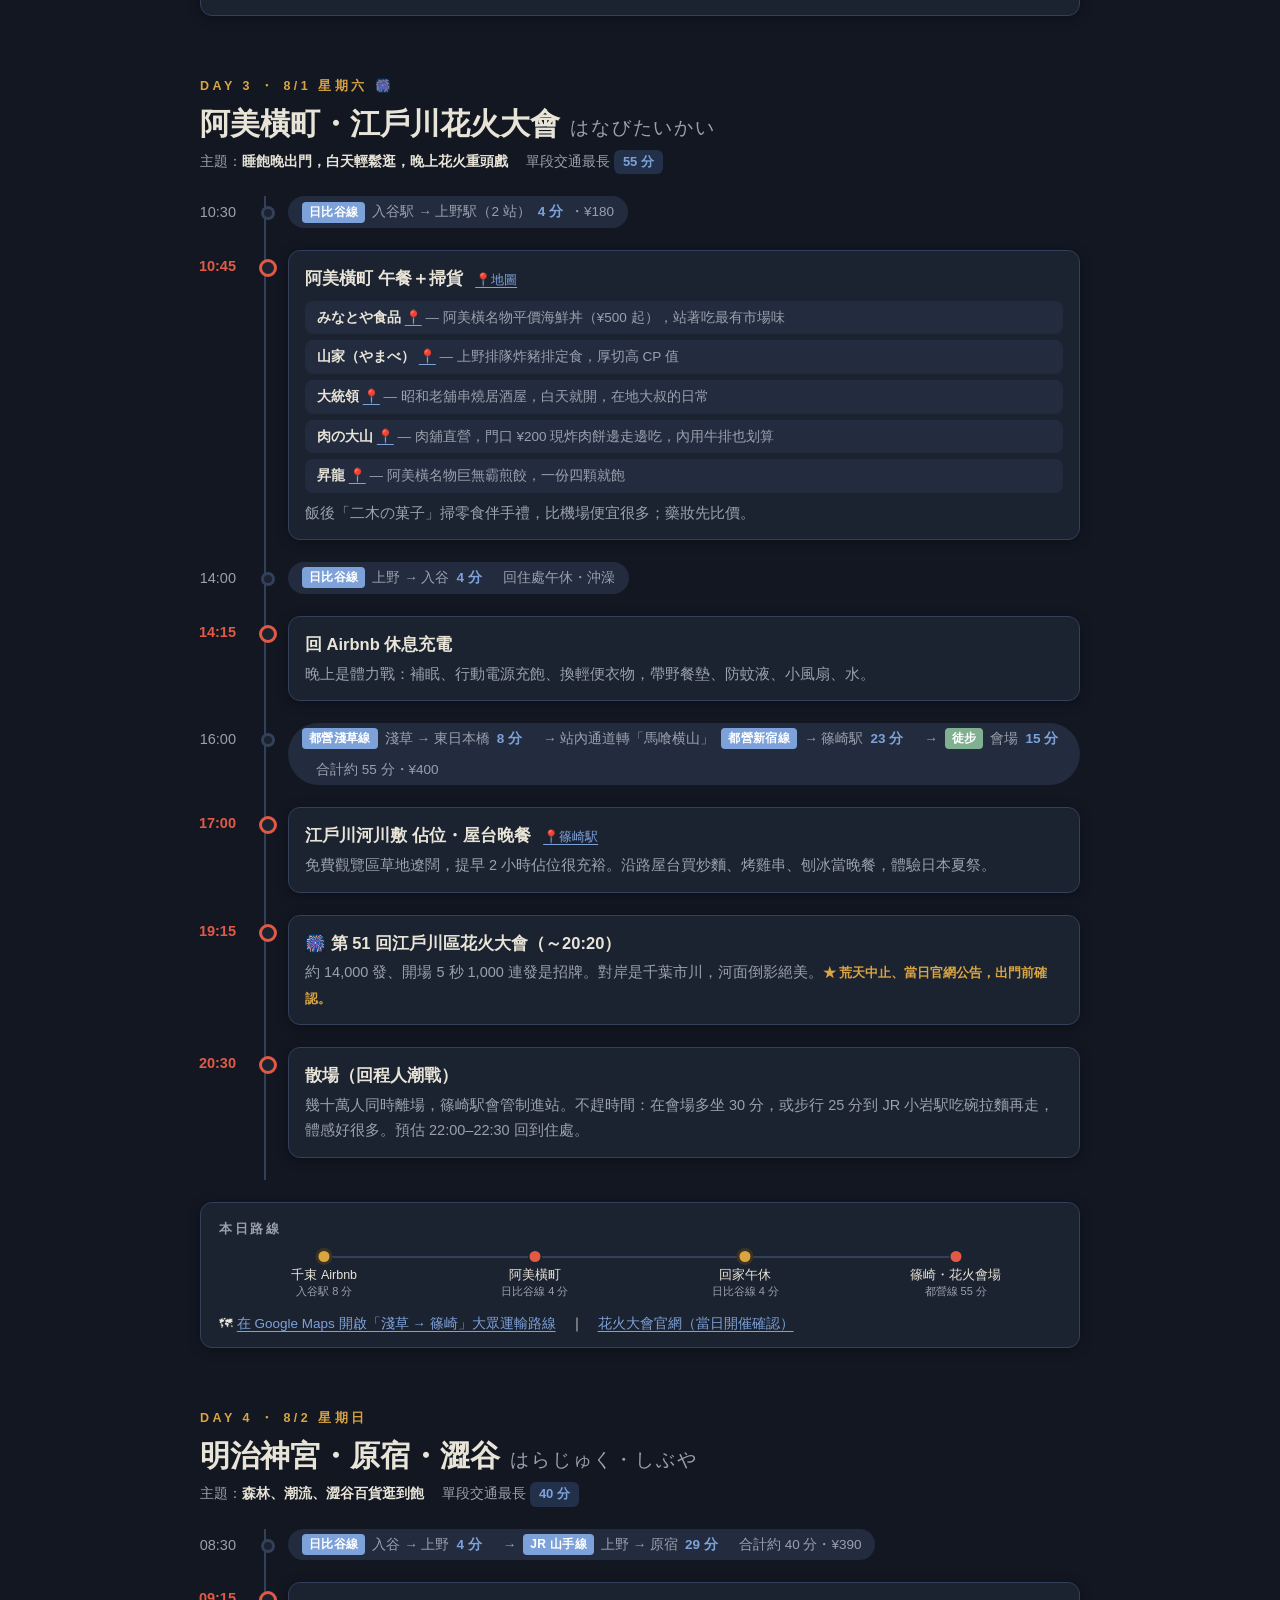
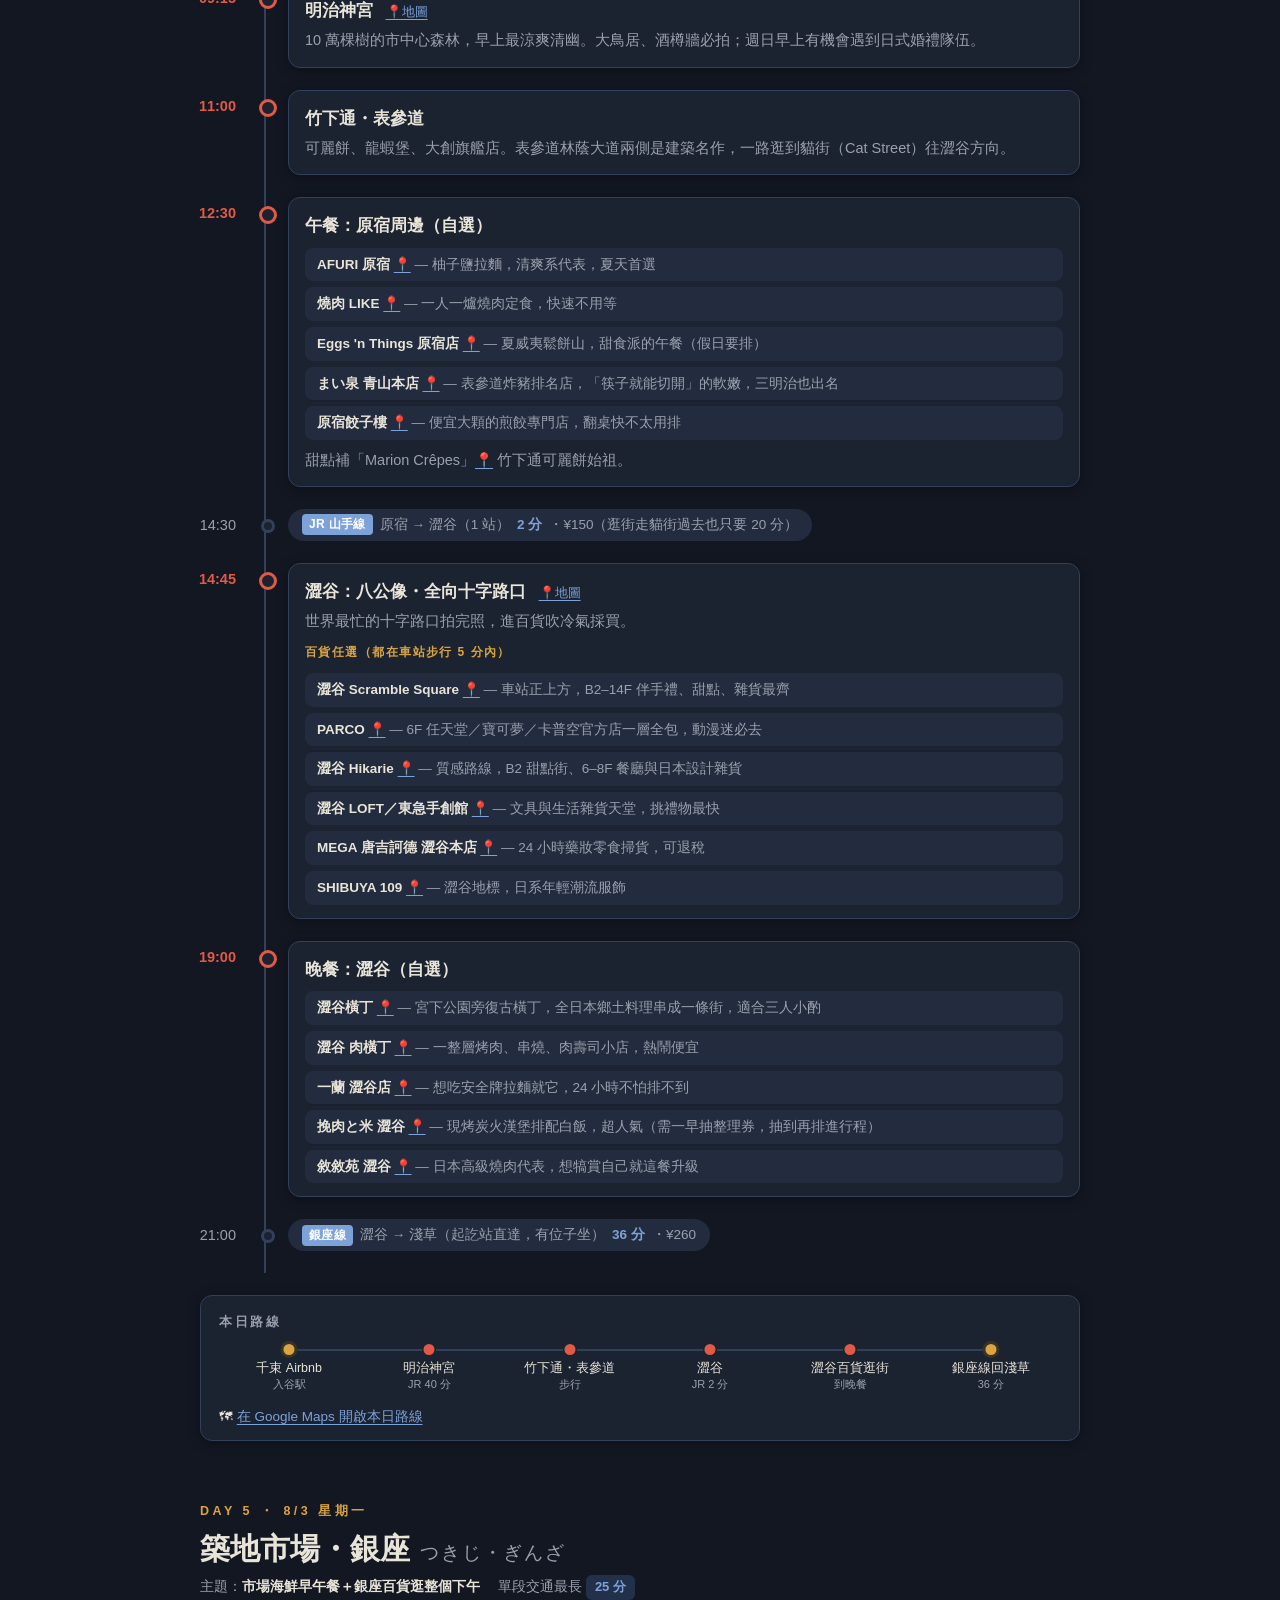
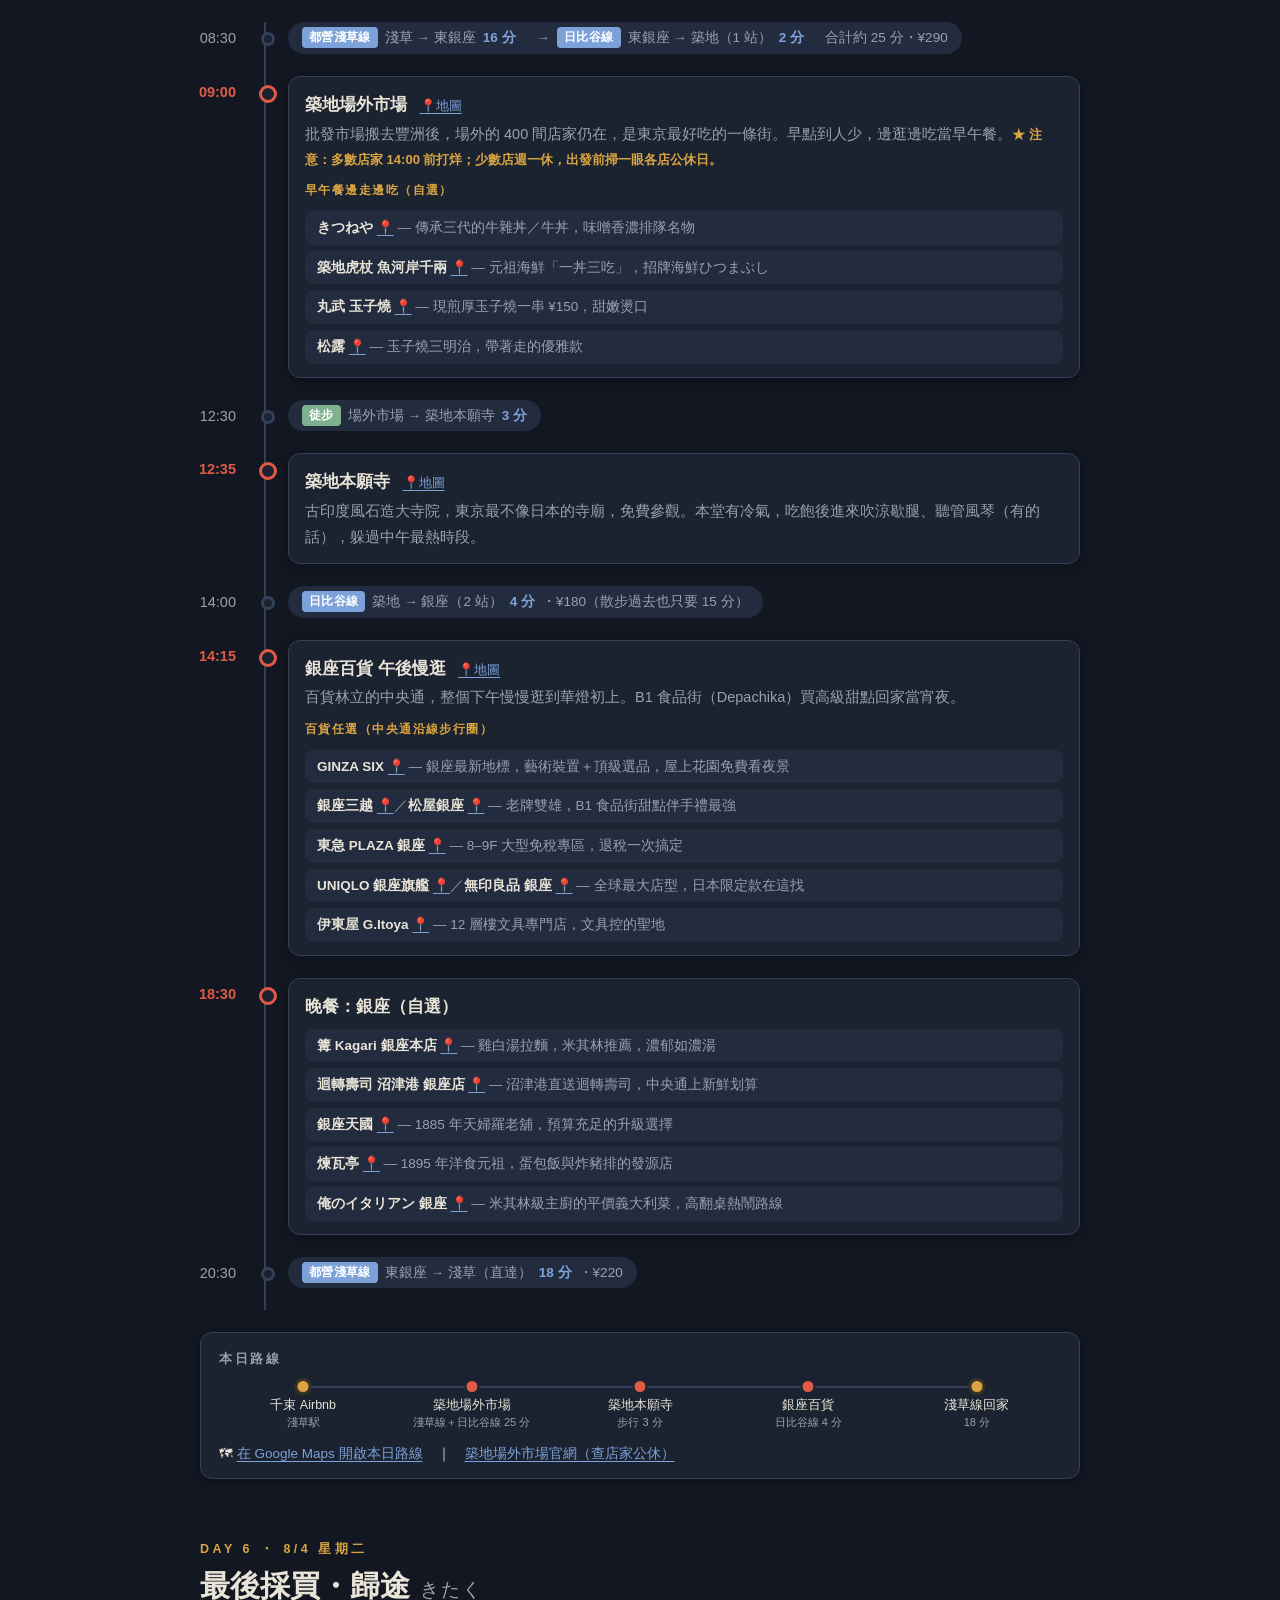
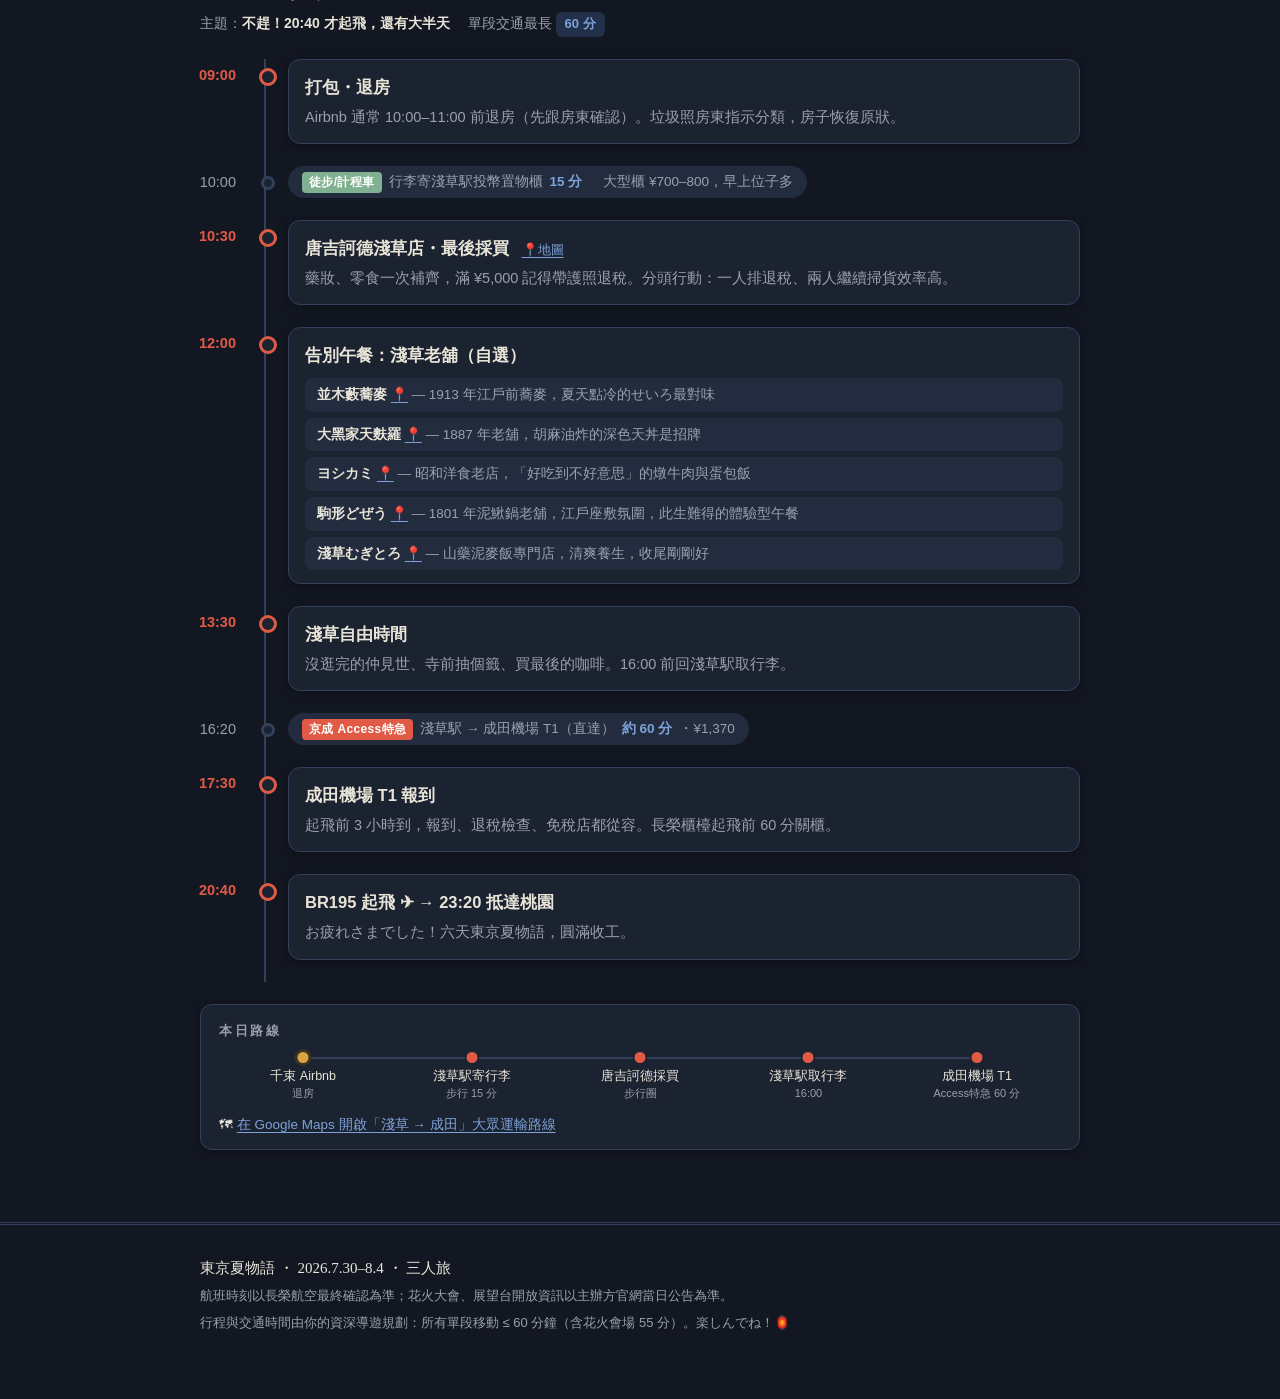
==== commit 8b47589e: "Record confirmed Sasaya sukiyaki reservation (7/31 18:30, 3 pax) across itinerary/tips/budget/map" ====
--- a/index.html
+++ b/index.html
@@ -105,16 +105,10 @@
         <li><b>淺草 ROX・唐吉訶德淺草店</b> <a class="pin" href="https://www.google.com/maps/search/?api=1&amp;query=%E6%B5%85%E8%8D%89ROX" rel="noopener">📍</a> — 國際通上，藥妝雜貨先探路比價</li>
       </ul></div></li>
     <li><span class="t">18:00</span><div class="stop"><h3>吾妻橋畔黃昏 <a class="pin" href="https://www.google.com/maps/search/?api=1&amp;query=%E5%90%BE%E5%A6%BB%E6%A9%8B" rel="noopener">📍地圖</a></h3><p>朝日啤酒金色火焰大樓＋晴空塔同框，淺草代表視角，夕陽時分最美。</p></div></li>
-    <li><span class="t">18:45</span><div class="stop"><h3>晚餐：壽喜燒 🍲（自選，建議先訂位）</h3>
-      <ul class="opts">
-        <li><b>淺草今半 國際通本店</b> <a class="pin" href="https://www.google.com/maps/search/?api=1&amp;query=%E6%B5%85%E8%8D%89%E4%BB%8A%E5%8D%8A+%E5%9B%BD%E9%9A%9B%E9%80%9A%E3%82%8A%E6%9C%AC%E5%BA%97" rel="noopener">📍</a> — 1895 年黑毛和牛壽喜燒代名詞，服務生桌邊代烤，晚間套餐 ¥8,000 起（步行 5 分）</li>
-        <li><b>米久本店</b> <a class="pin" href="https://www.google.com/maps/search/?api=1&amp;query=%E7%B1%B3%E4%B9%85%E6%9C%AC%E5%BA%97" rel="noopener">📍</a> — 1886 年牛鍋老舖，榻榻米大廣間、入店敲大鼓，氣氛滿點且價格較親切（¥4,000 上下，步行 8 分）</li>
-        <li><b>淺草今半別館</b> <a class="pin" href="https://www.google.com/maps/search/?api=1&amp;query=%E6%B5%85%E8%8D%89%E4%BB%8A%E5%8D%8A%E5%88%A5%E9%A4%A8" rel="noopener">📍</a> — 今半的江戶風老宅別館，包廂座敷氣氛更濃，適合慢慢吃（淺草寺旁）</li>
-        <li><b>ちんや</b> <a class="pin" href="https://www.google.com/maps/search/?api=1&amp;query=%E3%81%A1%E3%82%93%E3%82%84+%E6%B5%85%E8%8D%89+%E3%81%99%E3%81%8D%E7%84%BC%E3%81%8D" rel="noopener">📍</a> — 1880 年創業的淺草壽喜燒三雄之一，主打「適熟肉」，2023 年以小型店重開（出發前先確認營業）</li>
-        <li><b>人形町今半 本店</b> <a class="pin" href="https://www.google.com/maps/search/?api=1&amp;query=%E4%BA%BA%E5%BD%A2%E7%94%BA%E4%BB%8A%E5%8D%8A+%E6%9C%AC%E5%BA%97" rel="noopener">📍</a> — 與淺草今半同源的百年名店，老饕派最愛；都營淺草線直達人形町約 10 分</li>
-        <li><b>日山</b> <a class="pin" href="https://www.google.com/maps/search/?api=1&amp;query=%E4%BA%BA%E5%BD%A2%E7%94%BA+%E6%97%A5%E5%B1%B1+%E3%81%99%E3%81%8D%E7%84%BC%E3%81%8D" rel="noopener">📍</a> — 人形町精肉舖直營，A5 和牛壽喜燒的天花板，慶祝級價位（同樣淺草線 10 分）</li>
-      </ul>
-      <p style="margin-top:8px">前四家在淺草步行圈，後兩家搭淺草線 10 分直達人形町。熱門老舖週五晚間容易滿，選定後盡早訂位。</p></div></li>
+    <li><span class="t">18:30</span><div class="stop"><h3>晚餐：江戸肉割烹 さゝや 淺草 🍲 <a class="pin" href="https://tabelog.com/tw/tokyo/A1311/A131102/13316569/" rel="noopener">📍Tabelog</a> <a class="pin" href="https://www.google.com/maps/search/?api=1&amp;query=%E6%B1%9F%E6%88%B8%E8%82%89%E5%89%B2%E7%83%B9+%E3%81%95%E3%82%9D%E3%82%84+%E6%B5%85%E8%8D%89" rel="noopener">📍地圖</a></h3>
+      <p><span class="must">★ 已預約：7/31（五）18:30・3 名・訂位人 YuShiuan Liu</span></p>
+      <p>觀音通上的新型態肉割烹，重現壽喜燒源流「焼鉄」的味噌牛鍋，套餐 ¥3,299 起、晚餐均價約 ¥4,500。淺草駅步行 3 分、吾妻橋看完黃昏走過去約 10 分，時間剛剛好。</p>
+      <p style="margin-top:8px">臨時備案（步行圈）：米久本店、淺草今半 國際通本店。</p></div></li>
   </ul>
   <div class="route">
     <p class="rt-title">本日路線</p>
--- a/style.css
+++ b/style.css
@@ -307,11 +307,10 @@
   background:var(--surface2); color:var(--ink);
   border-bottom:1px solid var(--line); font-size:13px;
 }
-.wx-track{display:inline-flex; white-space:nowrap; animation:wxscroll 26s linear infinite; will-change:transform}
-.wx-track > span{flex:none; padding-right:64px}
+.wx-track{display:inline-flex; white-space:nowrap; animation:wxscroll 38s linear infinite; will-change:transform}
+.wx-track > span{flex:none; min-width:100vw; padding-right:64px}
 .wx-track b{color:var(--shu)}
 @keyframes wxscroll{to{transform:translateX(-50%)}}
-@media (prefers-reduced-motion: reduce){ .wx-track{animation:none} }
 body{padding-top:var(--tickerh)}
 nav.daynav{top:var(--tickerh)}
 @media (max-width:720px){
